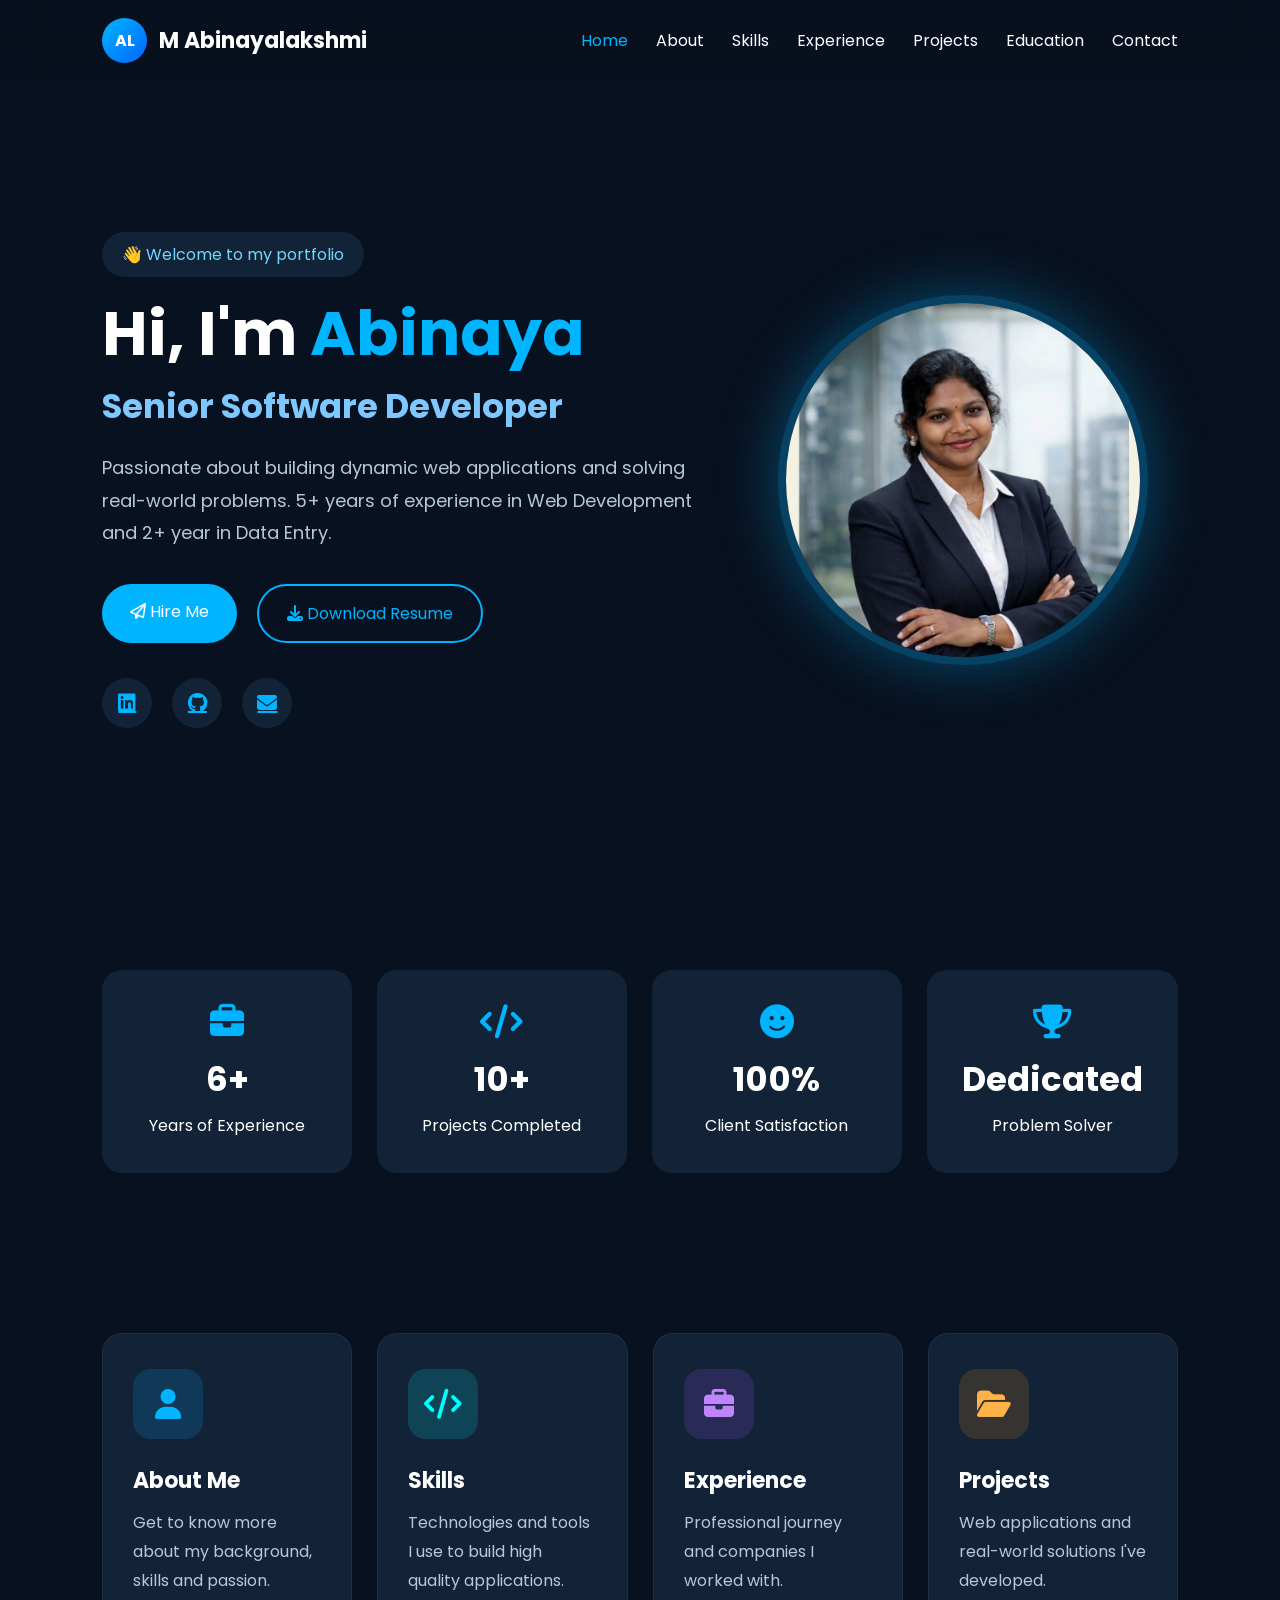
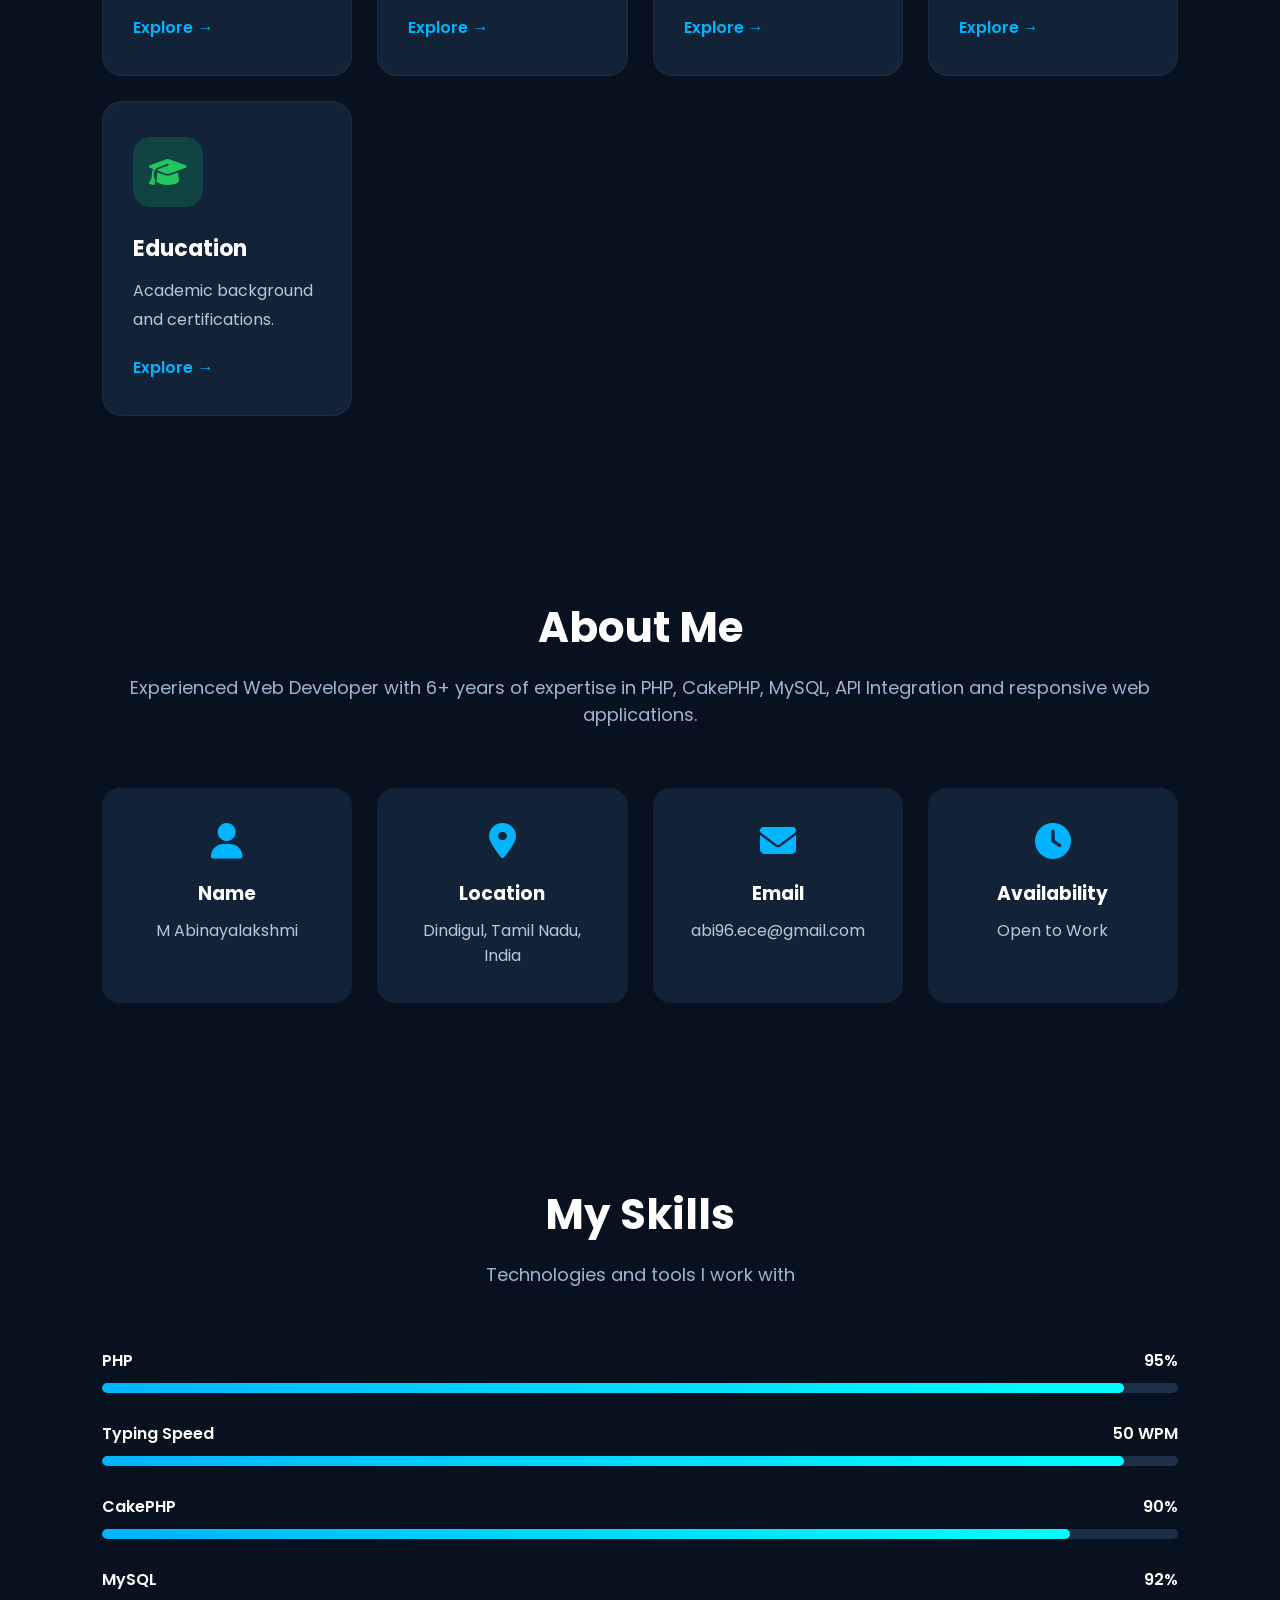
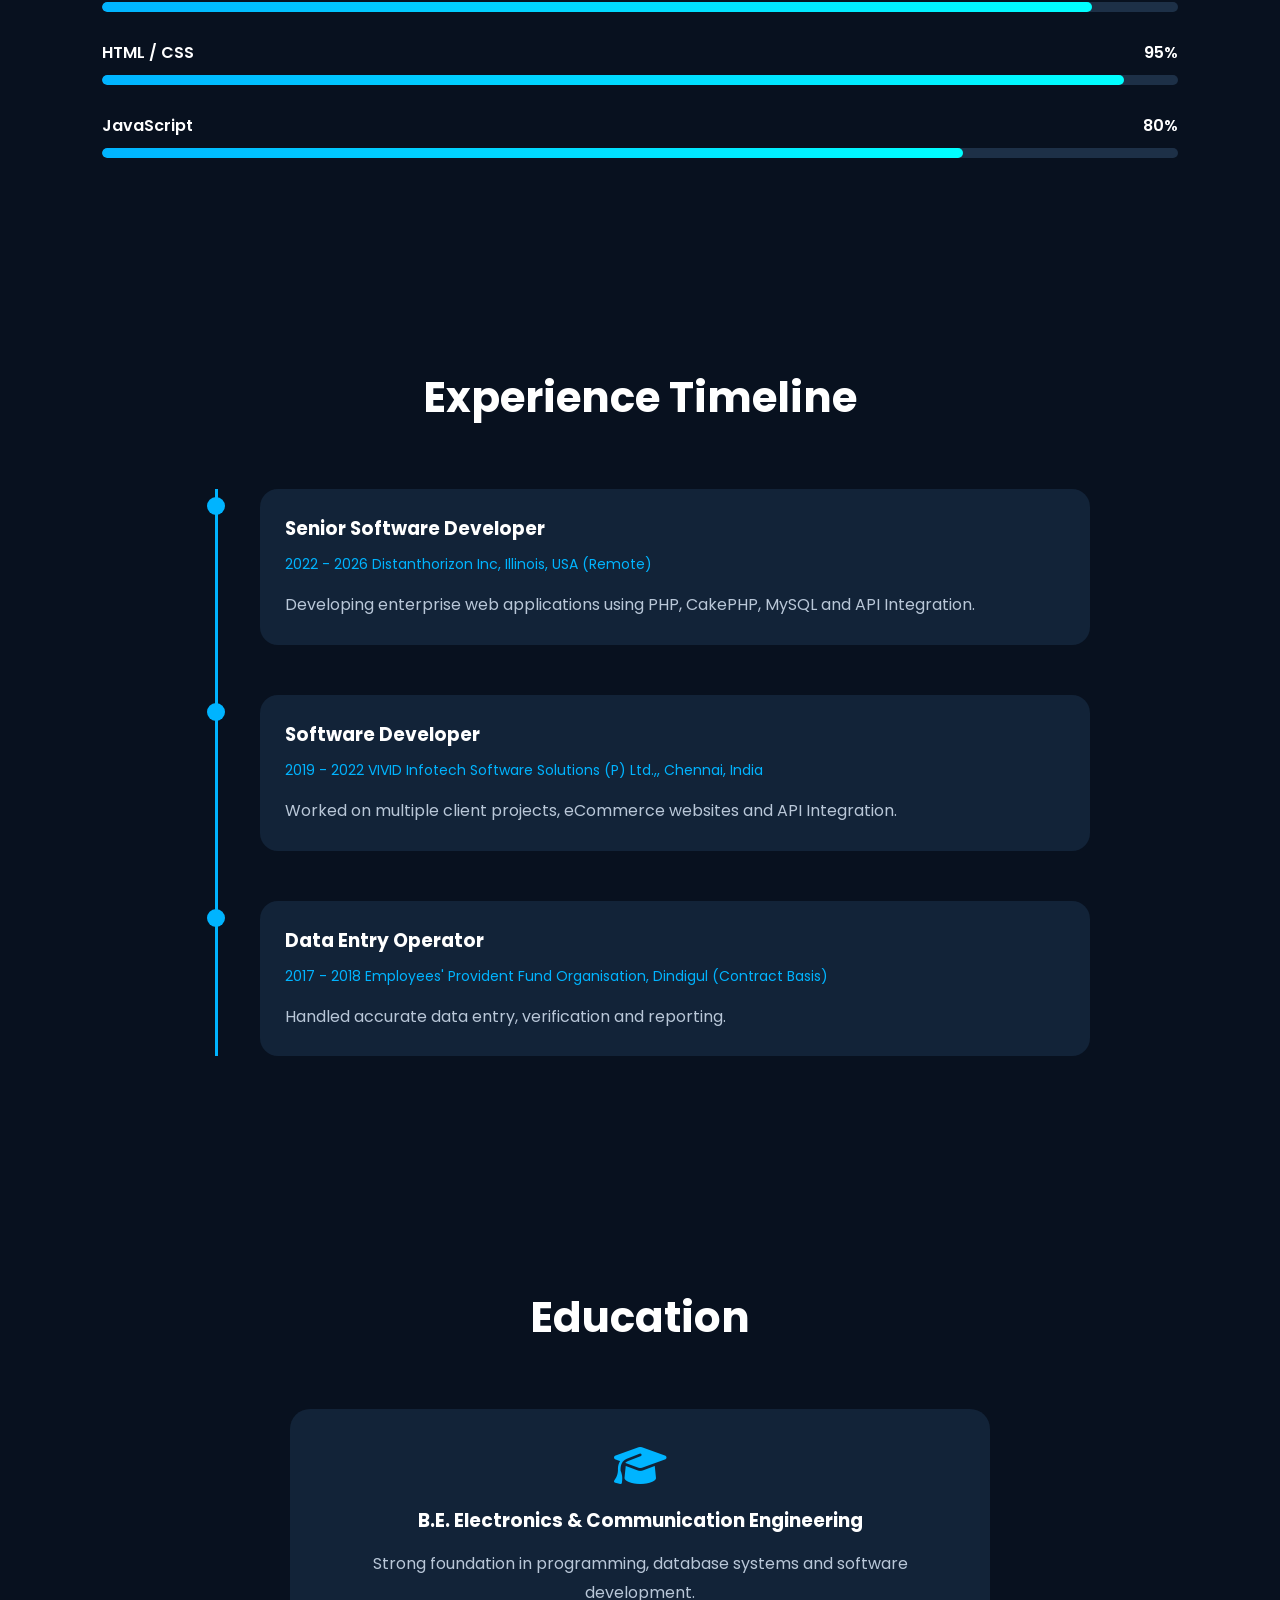
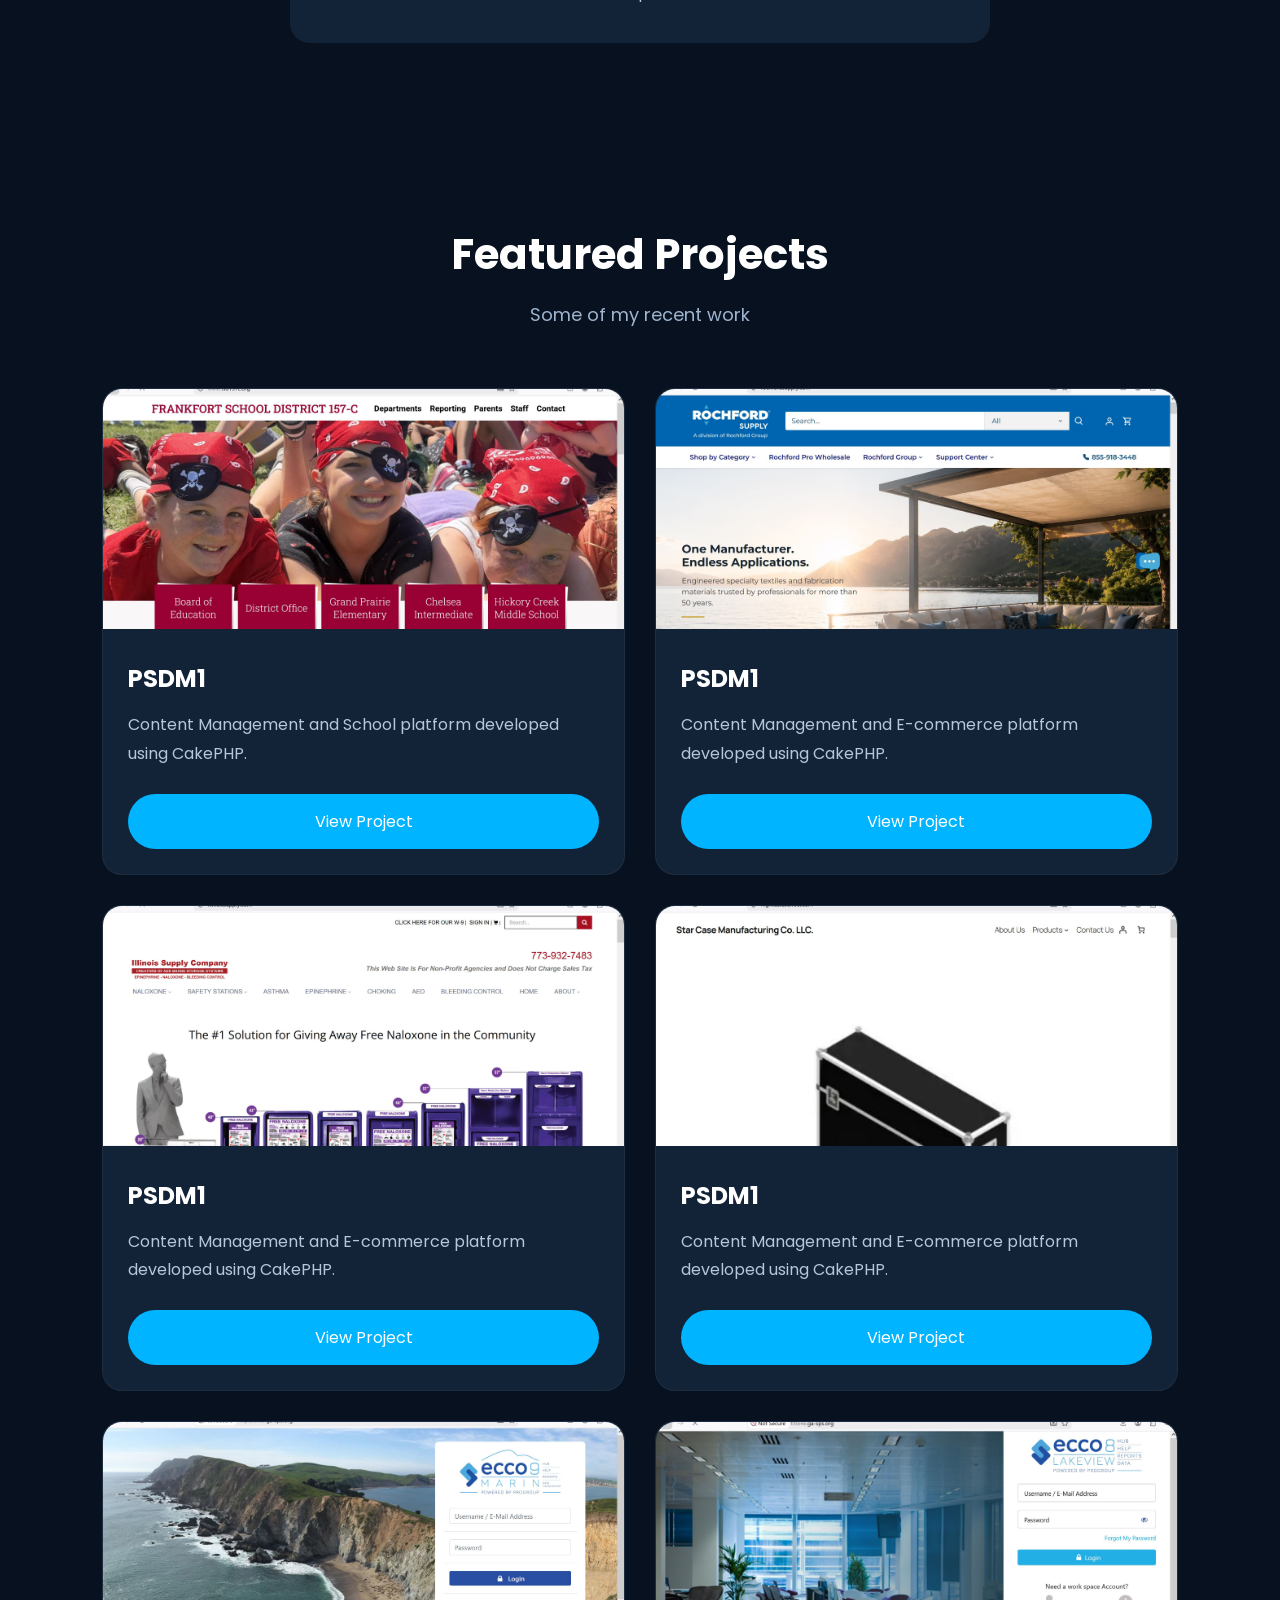
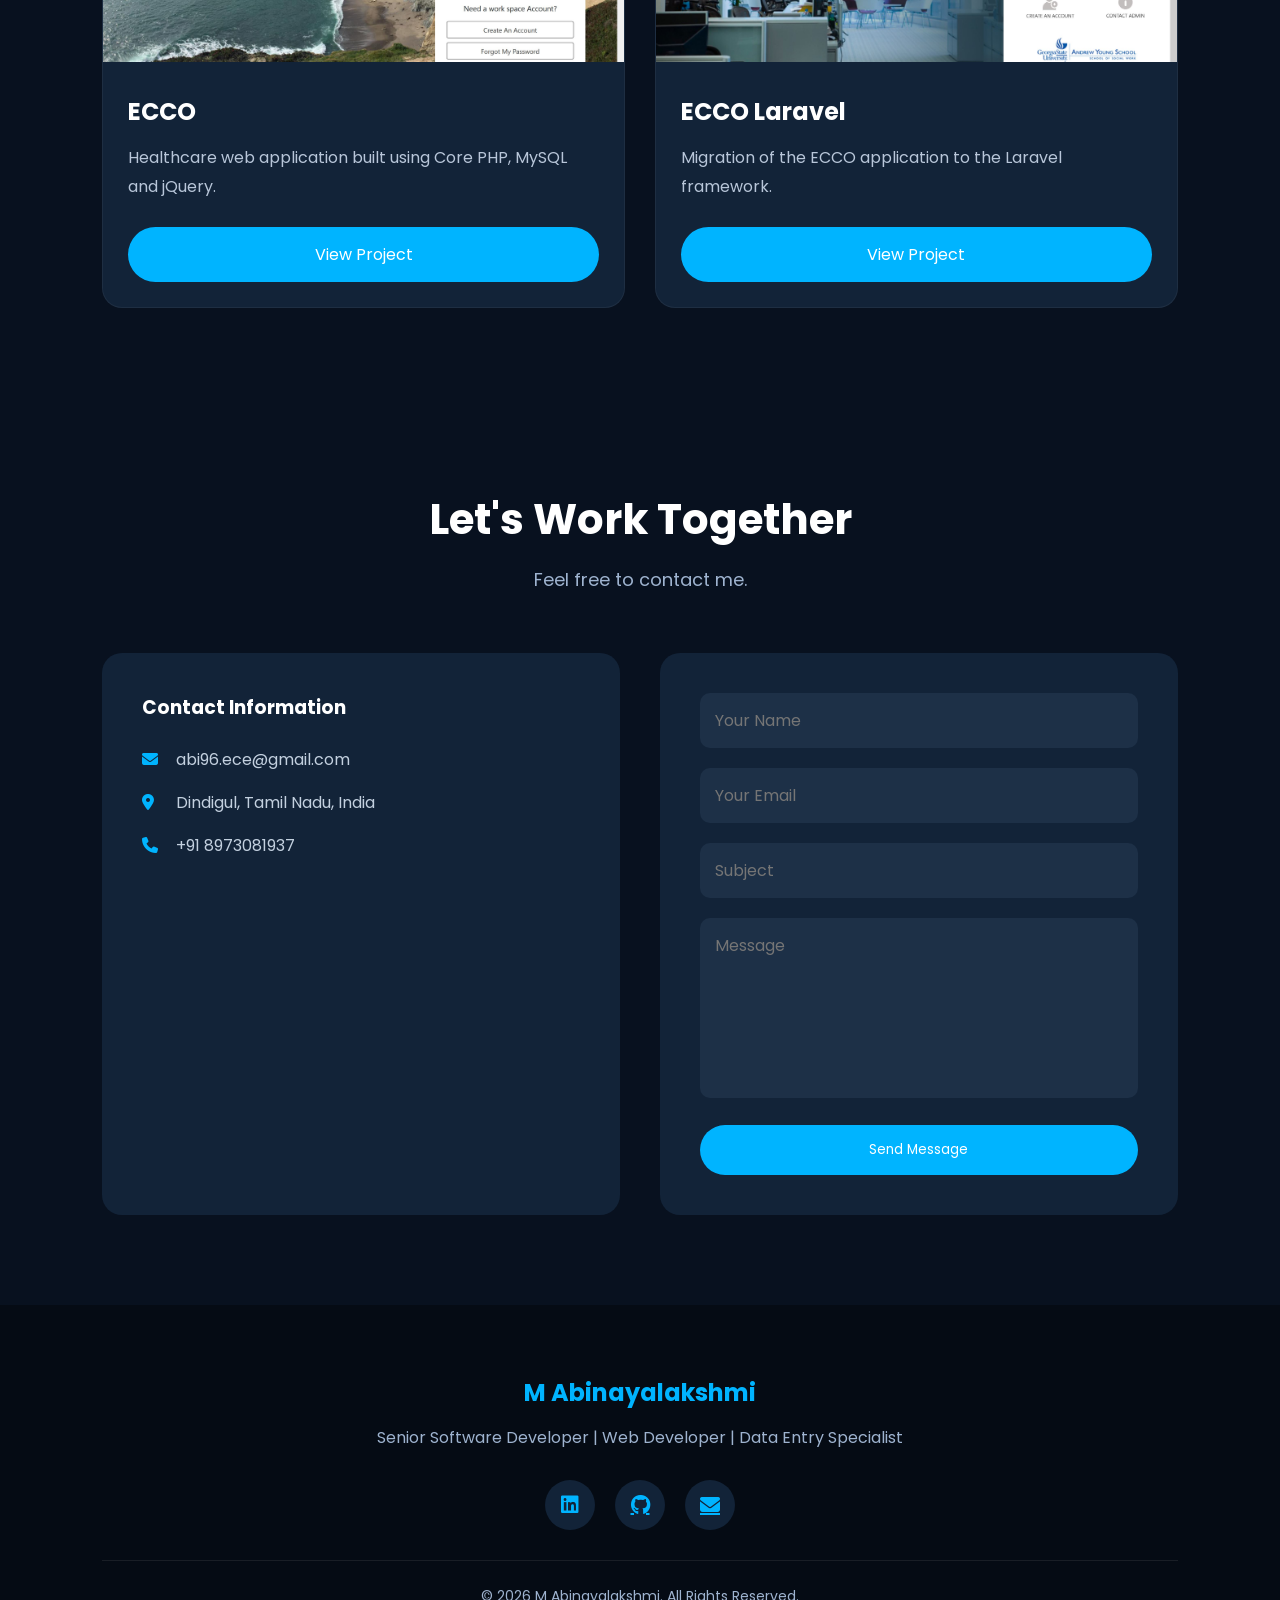
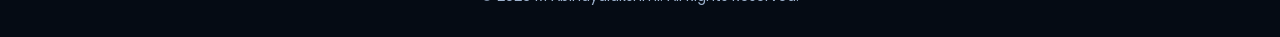
==== index.html @ 1910e2fd "Update index.html" ====
<!DOCTYPE html>
<html lang="en">
<head>
    <meta charset="UTF-8">
    <meta name="viewport" content="width=device-width, initial-scale=1.0">
    <title>M Abinayalakshmi | Portfolio</title>

    <link rel="stylesheet" href="style.css">

    <!-- Google Font -->
    <link href="https://fonts.googleapis.com/css2?family=Poppins:wght@300;400;500;600;700&display=swap" rel="stylesheet">

    <!-- Font Awesome -->
    <link rel="stylesheet"
    href="https://cdnjs.cloudflare.com/ajax/libs/font-awesome/6.6.0/css/all.min.css">
</head>

<body>

<header>

<nav class="navbar">

<div class="logo">

<div class="logo-circle">
AL
</div>

<span>M Abinayalakshmi</span>

</div>

<ul>

<li><a href="#home" class="active">Home</a></li>

<li><a href="#about">About</a></li>

<li><a href="#skills">Skills</a></li>

<li><a href="#experience">Experience</a></li>

<li><a href="#projects">Projects</a></li>

<li><a href="#education">Education</a></li>

<li><a href="#contact">Contact</a></li>

</ul>

<!--<div class="nav-right">

<button id="theme-btn">

<i class="fa-solid fa-moon"></i>

</button>

<a href="resume.pdf" class="resume-btn">

<i class="fa-solid fa-download"></i>

Download Resume

</a>

</div>-->

</nav>

</header>

<section id="home" class="hero">

<div class="hero-left">

<div class="welcome">

👋 Welcome to my portfolio

</div>

<h1>

Hi, I'm

<span>

Abinaya
</span>

</h1>

<h2 id="typing">

Senior Software Developer

</h2>

<p>

Passionate about building dynamic web applications and solving real-world problems.

5+ years of experience in Web Development and 2+ year in Data Entry.

</p>

<div class="hero-buttons">

<a href="#contact" class="btn-primary">

<i class="fa-regular fa-paper-plane"></i>

Hire Me

</a>

<a href="resume.pdf" target="_blank"
   rel="noopener noreferrer"

class="btn-outline">

<i class="fa-solid fa-download"></i>

Download Resume

</a>

</div>

<div class="social-icons">

<a href="https://www.linkedin.com/in/abinaya-lakshmi-5693a935b/" target="_blank"
   rel="noopener noreferrer">

<i class="fab fa-linkedin"></i>

</a>

<a href="https://abinayasrk.github.io/" target="_blank"
   rel="noopener noreferrer">

<i class="fab fa-github"></i>

</a>

<a href="mailto:abi96.ece@gmail.com" target="_blank"
   rel="noopener noreferrer">

<i class="fa-solid fa-envelope"></i>

</a>

</div>

</div>

<div class="hero-right">

<img src="profile.jpeg"

alt="Abinaya">

</div>

</section>
<!-- ===================== STATS ===================== -->

<section class="stats">

<div class="stat-card">
<i class="fa-solid fa-briefcase"></i>
<h2>6+</h2>
<p>Years of Experience</p>
</div>

<div class="stat-card">
<i class="fa-solid fa-code"></i>
<h2>10+</h2>
<p>Projects Completed</p>
</div>

<div class="stat-card">
<i class="fa-solid fa-face-smile"></i>
<h2>100%</h2>
<p>Client Satisfaction</p>
</div>

<div class="stat-card">
<i class="fa-solid fa-trophy"></i>
<h2>Dedicated</h2>
<p>Problem Solver</p>
</div>

</section>

<!-- ===================== FEATURE CARDS ===================== -->

<section class="feature-grid">

<div class="feature-card">
<div class="icon blue">
<i class="fa-solid fa-user"></i>
</div>

<h3>About Me</h3>

<p>
Get to know more about my background, skills and passion.
</p>

<a href="#about">
Explore →
</a>

</div>

<div class="feature-card">

<div class="icon cyan">
<i class="fa-solid fa-code"></i>
</div>

<h3>Skills</h3>

<p>

Technologies and tools I use to build high quality applications.

</p>

<a href="#skills">

Explore →

</a>

</div>

<div class="feature-card">

<div class="icon purple">

<i class="fa-solid fa-briefcase"></i>

</div>

<h3>

Experience

</h3>

<p>

Professional journey and companies I worked with.

</p>

<a href="#experience">

Explore →

</a>

</div>

<div class="feature-card">

<div class="icon orange">

<i class="fa-solid fa-folder-open"></i>

</div>

<h3>

Projects

</h3>

<p>

Web applications and real-world solutions I've developed.

</p>

<a href="#projects">

Explore →

</a>

</div>

<div class="feature-card">

<div class="icon green">

<i class="fa-solid fa-graduation-cap"></i>

</div>

<h3>

Education

</h3>

<p>

Academic background and certifications.

</p>

<a href="#education">

Explore →

</a>

</div>

</section>

<!-- ===================== ABOUT ===================== -->

<section id="about" class="about">

<div class="section-title">

<h2>About Me</h2>

<p>

Experienced Web Developer with 6+ years of expertise in
PHP, CakePHP, MySQL, API Integration and responsive
web applications.

</p>

</div>

<div class="about-grid">

<div class="about-box">

<i class="fa-solid fa-user"></i>

<h3>Name</h3>

<p>M Abinayalakshmi</p>

</div>

<div class="about-box">

<i class="fa-solid fa-location-dot"></i>

<h3>Location</h3>

<p>Dindigul, Tamil Nadu, India</p>

</div>

<div class="about-box">

<i class="fa-solid fa-envelope"></i>

<h3>Email</h3>

<p>abi96.ece@gmail.com</p>

</div>

<div class="about-box">

<i class="fa-solid fa-clock"></i>

<h3>Availability</h3>

<p>Open to Work</p>

</div>

</div>

</section>
<!-- ================= SKILLS ================= -->

<section id="skills" class="skills">

<div class="section-title">
<h2>My Skills</h2>
<p>Technologies and tools I work with</p>
</div>

<div class="skill">

<div class="skill-info">
<span>PHP</span>
<span>95%</span>
</div>

<div class="progress">
<div class="progress-bar" style="width:95%"></div>
</div>

</div>

<div class="skill">
    <div class="skill-info">
        <span>Typing Speed</span>
        <span>50 WPM</span>
    </div>

    <div class="progress">
        <div class="progress-bar" style="width:95%"></div>
    </div>
</div>

<div class="skill">

<div class="skill-info">
<span>CakePHP</span>
<span>90%</span>
</div>

<div class="progress">
<div class="progress-bar" style="width:90%"></div>
</div>

</div>

<div class="skill">

<div class="skill-info">
<span>MySQL</span>
<span>92%</span>
</div>

<div class="progress">
<div class="progress-bar" style="width:92%"></div>
</div>

</div>

<div class="skill">

<div class="skill-info">
<span>HTML / CSS</span>
<span>95%</span>
</div>

<div class="progress">
<div class="progress-bar" style="width:95%"></div>
</div>

</div>

<div class="skill">

<div class="skill-info">
<span>JavaScript</span>
<span>80%</span>
</div>

<div class="progress">
<div class="progress-bar" style="width:80%"></div>
</div>

</div>

</section>

<!-- ================= EXPERIENCE ================= -->

<section id="experience" class="experience">

<div class="section-title">
<h2>Experience Timeline</h2>
</div>

<div class="timeline">

<div class="timeline-item">

<div class="timeline-dot"></div>

<div class="timeline-content">

<h3>Senior Software Developer</h3>

<span>2022 - 2026</span>
<span>Distanthorizon Inc, Illinois, USA (Remote)</span>

<p>
Developing enterprise web applications using
PHP, CakePHP, MySQL and API Integration.
</p>

</div>

</div>

<div class="timeline-item">

<div class="timeline-dot"></div>

<div class="timeline-content">

<h3>Software Developer</h3>

<span>2019 - 2022</span>
  <span>  VIVID Infotech Software Solutions (P)
Ltd.,, Chennai, India</span>

<p>
Worked on multiple client projects,
eCommerce websites and API Integration.
</p>

</div>

</div>

<div class="timeline-item">

<div class="timeline-dot"></div>

<div class="timeline-content">

<h3>Data Entry Operator</h3>

<span>2017 - 2018</span>
<span>Employees' Provident Fund
Organisation, Dindigul (Contract Basis)</span>

<p>
Handled accurate data entry,
verification and reporting.
</p>

</div>

</div>

</div>

</section>

<!-- ================= EDUCATION ================= -->

<section id="education" class="education">

<div class="section-title">
<h2>Education</h2>
</div>

<div class="education-card">

<i class="fa-solid fa-graduation-cap"></i>

<h3>B.E. Electronics & Communication Engineering</h3>

<p>
Strong foundation in programming,
database systems and software development.
</p>

</div>

</section>
<!-- ================= PROJECTS ================= -->

<section id="projects" class="projects">

<div class="section-title">
<h2>Featured Projects</h2>
<p>Some of my recent work</p>
</div>

<div class="project-grid">
    <div class="project-card">

<div class="project-image">
<img src="school.JPG" alt="PSDM1">
</div>

<div class="project-content">
<h3>PSDM1</h3>
<p>
Content Management and School platform developed using CakePHP.
</p>

<div class="project-buttons">
<a href="https://www.fsd157c.org/" target="_blank"
   rel="noopener noreferrer" class="btn-primary">View Project</a>
</div>

</div>

</div>

<div class="project-card">

<div class="project-image">
<img src="rock.JPG" alt="PSDM1">
</div>

<div class="project-content">
<h3>PSDM1</h3>
<p>
Content Management and E-commerce platform developed using CakePHP.
</p>

<div class="project-buttons">
<a href="https://rochfordsupply.com/" target="_blank"
   rel="noopener noreferrer" class="btn-primary">View Project</a>
</div>

</div>

</div>

<div class="project-card">

<div class="project-image">
<img src="aek.JPG" alt="PSDM1">
</div>

<div class="project-content">
<h3>PSDM1</h3>
<p>
Content Management and E-commerce platform developed using CakePHP.
</p>

<div class="project-buttons">
<a href="https://illinoissupply.com/" target="_blank"
   rel="noopener noreferrer" class="btn-primary">View Project</a>
</div>

</div>

</div>

<div class="project-card">

<div class="project-image">
<img src="starcase.JPG" alt="PSDM1">
</div>

<div class="project-content">
<h3>PSDM1</h3>
<p>
Content Management and E-commerce platform developed using CakePHP.
</p>

<div class="project-buttons">
<a href="https://flightcasesdirect.com/" target="_blank"
   rel="noopener noreferrer" class="btn-primary">View Project</a>
</div>

</div>

</div>

<div class="project-card">

<div class="project-image">
<img src="ecco.JPG" alt="ECCO">
</div>

<div class="project-content">
<h3>ECCO</h3>
<p>
Healthcare web application built using Core PHP, MySQL and jQuery.
</p>

<div class="project-buttons">
<a href="http://ecco.ga-sps.org/" target="_blank"
   rel="noopener noreferrer" class="btn-primary">View Project</a>
</div>

</div>

</div>

<div class="project-card">

<div class="project-image">
<img src="ecco1.JPG" alt="ECCO Laravel">
</div>

<div class="project-content">
<h3>ECCO Laravel</h3>
<p>
Migration of the ECCO application to the Laravel framework.
</p>

<div class="project-buttons">
<a href="https://title4e.ga-sps.org/" target="_blank"
   rel="noopener noreferrer" class="btn-primary">View Project</a>
</div>

</div>

</div>



</div>

</section>

<!-- ================= CONTACT ================= -->

<section id="contact" class="contact">

<div class="section-title">
<h2>Let's Work Together</h2>
<p>Feel free to contact me.</p>
</div>

<div class="contact-wrapper">

<div class="contact-info">

<h3>Contact Information</h3>

<p><i class="fa-solid fa-envelope"></i> abi96.ece@gmail.com</p>

<p><i class="fa-solid fa-location-dot"></i> Dindigul, Tamil Nadu, India</p>
  <p>  
        <i class="fa-solid fa-phone"></i> +91 8973081937
    </p>


</div>

<form class="contact-form"
      action="https://formsubmit.co/abi96.ece@gmail.com"
      method="POST">

<input type="hidden" name="_subject" value="New Portfolio Contact!">

<input type="hidden" name="_captcha" value="false">

<input type="hidden" name="_template" value="table">

<input type="hidden" name="_next" value="https://abinayasrk.github.io/thankyou.html">

    <input type="text" name="name" placeholder="Your Name" required>

<input type="email" name="email" placeholder="Your Email" required>

<input type="text" name="subject" placeholder="Subject">

<textarea name="message" rows="6" placeholder="Message" required></textarea>

<button type="submit" class="btn-primary">
    Send Message
</button>

</form>

</div>

</section>

<!-- ================= FOOTER ================= -->

<footer>

<div class="footer-content">

<h2>M Abinayalakshmi</h2>

<p>
Senior Software Developer | Web Developer | Data Entry Specialist
</p>

<div class="footer-social">

<a href="https://www.linkedin.com/in/abinaya-lakshmi-5693a935b/" target="_blank"
   rel="noopener noreferrer"><i class="fab fa-linkedin"></i></a>

<a href="https://abinayasrk.github.io/" target="_blank"
   rel="noopener noreferrer"><i class="fab fa-github"></i></a>

<a href="mailto:abi96.ece@gmail.com" target="_blank"
   rel="noopener noreferrer"><i class="fa-solid fa-envelope"></i></a>

</div>

<p class="copyright">

© 2026 M Abinayalakshmi. All Rights Reserved.

</p>

</div>

</footer>

<script src="script.js"></script>

</body>
</html>
---- style.css ----
/* ==========================
   GOOGLE FONT
========================== */
@import url('https://fonts.googleapis.com/css2?family=Poppins:wght@300;400;500;600;700&display=swap');

*{
    margin:0;
    padding:0;
    box-sizing:border-box;
    scroll-behavior:smooth;
    font-family:'Poppins',sans-serif;
}

body{
    background:#08111f;
    color:#fff;
    overflow-x:hidden;
}

/* ==========================
   NAVBAR
========================== */

.navbar{
    position:fixed;
    top:0;
    left:0;
    width:100%;
    display:flex;
    justify-content:space-between;
    align-items:center;
    padding:18px 8%;
    backdrop-filter:blur(20px);
    background:rgba(8,17,31,.75);
    z-index:1000;
}

.logo{
    display:flex;
    align-items:center;
    gap:12px;
}

.logo-circle{
    width:45px;
    height:45px;
    border-radius:50%;
    background:linear-gradient(135deg,#00b4ff,#0066ff);
    display:flex;
    justify-content:center;
    align-items:center;
    font-weight:bold;
    color:#fff;
}

.logo span{
    font-size:22px;
    font-weight:700;
}

.navbar ul{
    display:flex;
    list-style:none;
    gap:28px;
}

.navbar ul li a{
    color:#fff;
    text-decoration:none;
    transition:.3s;
}

.navbar ul li a:hover,
.navbar ul li a.active{
    color:#00b4ff;
}

.nav-right{
    display:flex;
    align-items:center;
    gap:15px;
}

.resume-btn{
    padding:12px 22px;
    background:#00b4ff;
    border-radius:30px;
    color:#fff;
    text-decoration:none;
    transition:.3s;
}

.resume-btn:hover{
    transform:translateY(-3px);
}

/* ==========================
   HERO
========================== */

.hero{
    min-height:100vh;
    display:flex;
    justify-content:space-between;
    align-items:center;
    padding:120px 8% 60px;
}

.hero-left{
    width:55%;
}

.welcome{
    display:inline-block;
    background:#122338;
    color:#6fd8ff;
    padding:10px 20px;
    border-radius:30px;
    margin-bottom:20px;
}

.hero h1{
    font-size:62px;
    line-height:1.2;
    margin-bottom:10px;
}

.hero h1 span{
    color:#00b4ff;
}

.hero h2{
    font-size:34px;
    color:#7ec8ff;
    margin-bottom:20px;
}

.hero p{
    color:#b7c7db;
    line-height:1.8;
    font-size:18px;
    margin-bottom:35px;
}

/* Buttons */

.hero-buttons{
    display:flex;
    gap:20px;
    margin-bottom:35px;
}

.btn-primary{
    padding:15px 28px;
    background:#00b4ff;
    border-radius:30px;
    color:white;
    text-decoration:none;
    transition:.3s;
}

.btn-primary:hover{
    transform:translateY(-4px);
    box-shadow:0 10px 25px rgba(0,180,255,.3);
}

.btn-outline{
    padding:15px 28px;
    border:2px solid #00b4ff;
    color:#00b4ff;
    border-radius:30px;
    text-decoration:none;
    transition:.3s;
}

.btn-outline:hover{
    background:#00b4ff;
    color:white;
}

/* Hero Image */

.hero-right{
    width:40%;
    display:flex;
    justify-content:center;
}

.hero-right img{
    width:370px;
    height:370px;
    object-fit:cover;
    border-radius:50%;
    border:8px solid rgba(0,180,255,.3);
    box-shadow:0 0 60px rgba(0,180,255,.35);
}

/* Social */

.social-icons{
    display:flex;
    gap:20px;
}

.social-icons a{
    width:50px;
    height:50px;
    background:#122338;
    border-radius:50%;
    display:flex;
    justify-content:center;
    align-items:center;
    color:#00b4ff;
    font-size:20px;
    transition:.3s;
}

.social-icons a:hover{
    background:#00b4ff;
    color:white;
    transform:translateY(-5px);
}

/* ==========================
   STATS
========================== */

.stats{
    display:grid;
    grid-template-columns:repeat(4,1fr);
    gap:25px;
    padding:70px 8%;
}

.stat-card{
    background:#122338;
    padding:35px;
    border-radius:20px;
    text-align:center;
    transition:.3s;
}

.stat-card:hover{
    transform:translateY(-10px);
}

.stat-card i{
    font-size:34px;
    color:#00b4ff;
    margin-bottom:15px;
}

.stat-card h2{
    font-size:34px;
    margin-bottom:8px;
}

/* ==========================
   SECTION TITLE
========================== */

section{
    padding:90px 8%;
}

.section-title{
    text-align:center;
    margin-bottom:60px;
}

.section-title h2{
    font-size:42px;
    margin-bottom:15px;
    color:#fff;
}

.section-title p{
    color:#9fb4d0;
    font-size:18px;
}

/* ==========================
   FEATURE GRID
========================== */

.feature-grid{
    display:grid;
    grid-template-columns:repeat(auto-fit,minmax(250px,1fr));
    gap:25px;
}

.feature-card{
    background:#122338;
    border:1px solid rgba(255,255,255,.05);
    border-radius:20px;
    padding:35px 30px;
    transition:.4s;
}

.feature-card:hover{
    transform:translateY(-10px);
    border-color:#00b4ff;
    box-shadow:0 15px 40px rgba(0,180,255,.15);
}

.feature-card .icon{
    width:70px;
    height:70px;
    border-radius:18px;
    display:flex;
    justify-content:center;
    align-items:center;
    font-size:30px;
    margin-bottom:25px;
}

.blue{
    background:rgba(0,180,255,.15);
    color:#00b4ff;
}

.cyan{
    background:rgba(0,255,255,.15);
    color:#00ffff;
}

.purple{
    background:rgba(180,80,255,.15);
    color:#c084fc;
}

.orange{
    background:rgba(255,150,0,.15);
    color:#ffb347;
}

.green{
    background:rgba(0,255,120,.15);
    color:#22c55e;
}

.feature-card h3{
    margin-bottom:12px;
    font-size:22px;
}

.feature-card p{
    color:#b9c7d8;
    line-height:1.8;
    margin-bottom:20px;
}

.feature-card a{
    color:#00b4ff;
    text-decoration:none;
    font-weight:600;
}

/* ==========================
   ABOUT
========================== */

.about-grid{
    display:grid;
    grid-template-columns:repeat(auto-fit,minmax(230px,1fr));
    gap:25px;
}

.about-box{
    background:#122338;
    padding:35px;
    border-radius:18px;
    text-align:center;
    transition:.3s;
}

.about-box:hover{
    transform:translateY(-8px);
}

.about-box i{
    font-size:36px;
    color:#00b4ff;
    margin-bottom:20px;
}

.about-box h3{
    margin-bottom:10px;
}

.about-box p{
    color:#b9c7d8;
}

/* ==========================
   SKILLS
========================== */

.skill{
    margin-bottom:28px;
}

.skill-info{
    display:flex;
    justify-content:space-between;
    margin-bottom:10px;
}

.skill-info span{
    font-weight:600;
}

.progress{
    width:100%;
    height:10px;
    background:#1d3047;
    border-radius:30px;
    overflow:hidden;
}

.progress-bar{
    height:100%;
    background:linear-gradient(90deg,#00b4ff,#00ffff);
    border-radius:30px;
}

/* ==========================
   EXPERIENCE
========================== */

.timeline{
    position:relative;
    max-width:900px;
    margin:auto;
}

.timeline::before{
    content:'';
    position:absolute;
    left:25px;
    top:0;
    width:3px;
    height:100%;
    background:#00b4ff;
}

.timeline-item{
    position:relative;
    margin-bottom:50px;
    padding-left:70px;
}

.timeline-dot{
    width:18px;
    height:18px;
    background:#00b4ff;
    border-radius:50%;
    position:absolute;
    left:17px;
    top:8px;
}

.timeline-content{
    background:#122338;
    padding:25px;
    border-radius:18px;
}

.timeline-content h3{
    margin-bottom:8px;
}

.timeline-content span{
    color:#00b4ff;
    font-size:14px;
}

.timeline-content p{
    margin-top:15px;
    color:#b9c7d8;
    line-height:1.8;
}

/* ==========================
   EDUCATION
========================== */

.education-card{
    background:#122338;
    border-radius:20px;
    padding:35px;
    text-align:center;
    max-width:700px;
    margin:auto;
}

.education-card i{
    font-size:42px;
    color:#00b4ff;
    margin-bottom:20px;
}

.education-card h3{
    margin-bottom:15px;
}

.education-card p{
    color:#b9c7d8;
    line-height:1.8;
}
/* ==========================
   PROJECTS
========================== */

.project-grid{
    display:grid;
    grid-template-columns:repeat(auto-fit,minmax(340px,1fr));
    gap:30px;
}

.project-card{
    background:#122338;
    border-radius:20px;
    overflow:hidden;
    transition:.4s;
    border:1px solid rgba(255,255,255,.05);
}

.project-card:hover{
    transform:translateY(-12px);
    box-shadow:0 20px 40px rgba(0,180,255,.15);
    border-color:#00b4ff;
}

.project-image{
    overflow:hidden;
}

.project-image img{
    width:100%;
    height:240px;
    object-fit:cover;
    transition:.5s;
}

.project-card:hover img{
    transform:scale(1.08);
}

.project-content{
    padding:25px;
}

.project-content h3{
    font-size:24px;
    margin-bottom:15px;
}

.project-content p{
    color:#b8c6d9;
    line-height:1.8;
    margin-bottom:25px;
}

.project-buttons{
    display:flex;
    gap:15px;
}

.project-buttons a{
    flex:1;
    text-align:center;
}

/* ==========================
   CONTACT
========================== */

.contact-wrapper{
    display:grid;
    grid-template-columns:1fr 1fr;
    gap:40px;
}

.contact-info{
    background:#122338;
    padding:40px;
    border-radius:20px;
}

.contact-info h3{
    margin-bottom:25px;
}

.contact-info p{
    margin-bottom:18px;
    color:#c3d0df;
}

.contact-info i{
    color:#00b4ff;
    width:30px;
}

.contact-form{
    background:#122338;
    padding:40px;
    border-radius:20px;
}

.contact-form input,
.contact-form textarea{
    width:100%;
    padding:15px;
    margin-bottom:20px;
    background:#1d3047;
    border:none;
    border-radius:10px;
    color:white;
    outline:none;
    font-size:16px;
}

.contact-form textarea{
    resize:none;
}

.contact-form button{
    width:100%;
    border:none;
    cursor:pointer;
}

/* ==========================
   FOOTER
========================== */

footer{
    background:#050b14;
    padding:70px 8% 30px;
    text-align:center;
}

.footer-content h2{
    color:#00b4ff;
    margin-bottom:15px;
}

.footer-content p{
    color:#9eb3cf;
}

.footer-social{
    display:flex;
    justify-content:center;
    gap:20px;
    margin:30px 0;
}

.footer-social a{
    width:50px;
    height:50px;
    background:#122338;
    border-radius:50%;
    display:flex;
    justify-content:center;
    align-items:center;
    color:#00b4ff;
    font-size:20px;
    transition:.3s;
}

.footer-social a:hover{
    background:#00b4ff;
    color:white;
    transform:translateY(-5px);
}

.copyright{
    margin-top:25px;
    border-top:1px solid rgba(255,255,255,.08);
    padding-top:25px;
    font-size:14px;
}

/* ==========================
   SCROLLBAR
========================== */

::-webkit-scrollbar{
    width:10px;
}

::-webkit-scrollbar-track{
    background:#08111f;
}

::-webkit-scrollbar-thumb{
    background:#00b4ff;
    border-radius:20px;
}

/* ==========================
   RESPONSIVE
========================== */

@media(max-width:992px){

.hero{
flex-direction:column-reverse;
text-align:center;
}

.hero-left,
.hero-right{
width:100%;
}

.hero-right{
margin-bottom:50px;
}

.stats{
grid-template-columns:repeat(2,1fr);
}

.contact-wrapper{
grid-template-columns:1fr;
}

.navbar{
flex-direction:column;
gap:20px;
}

.navbar ul{
flex-wrap:wrap;
justify-content:center;
}

}

@media(max-width:768px){

.hero h1{
font-size:42px;
}

.hero h2{
font-size:24px;
}

.hero-right img{
width:260px;
height:260px;
}

.stats{
grid-template-columns:1fr;
}

.project-grid{
grid-template-columns:1fr;
}

.hero-buttons{
flex-direction:column;
}

.social-icons{
justify-content:center;
}

.section-title h2{
font-size:34px;
}

}
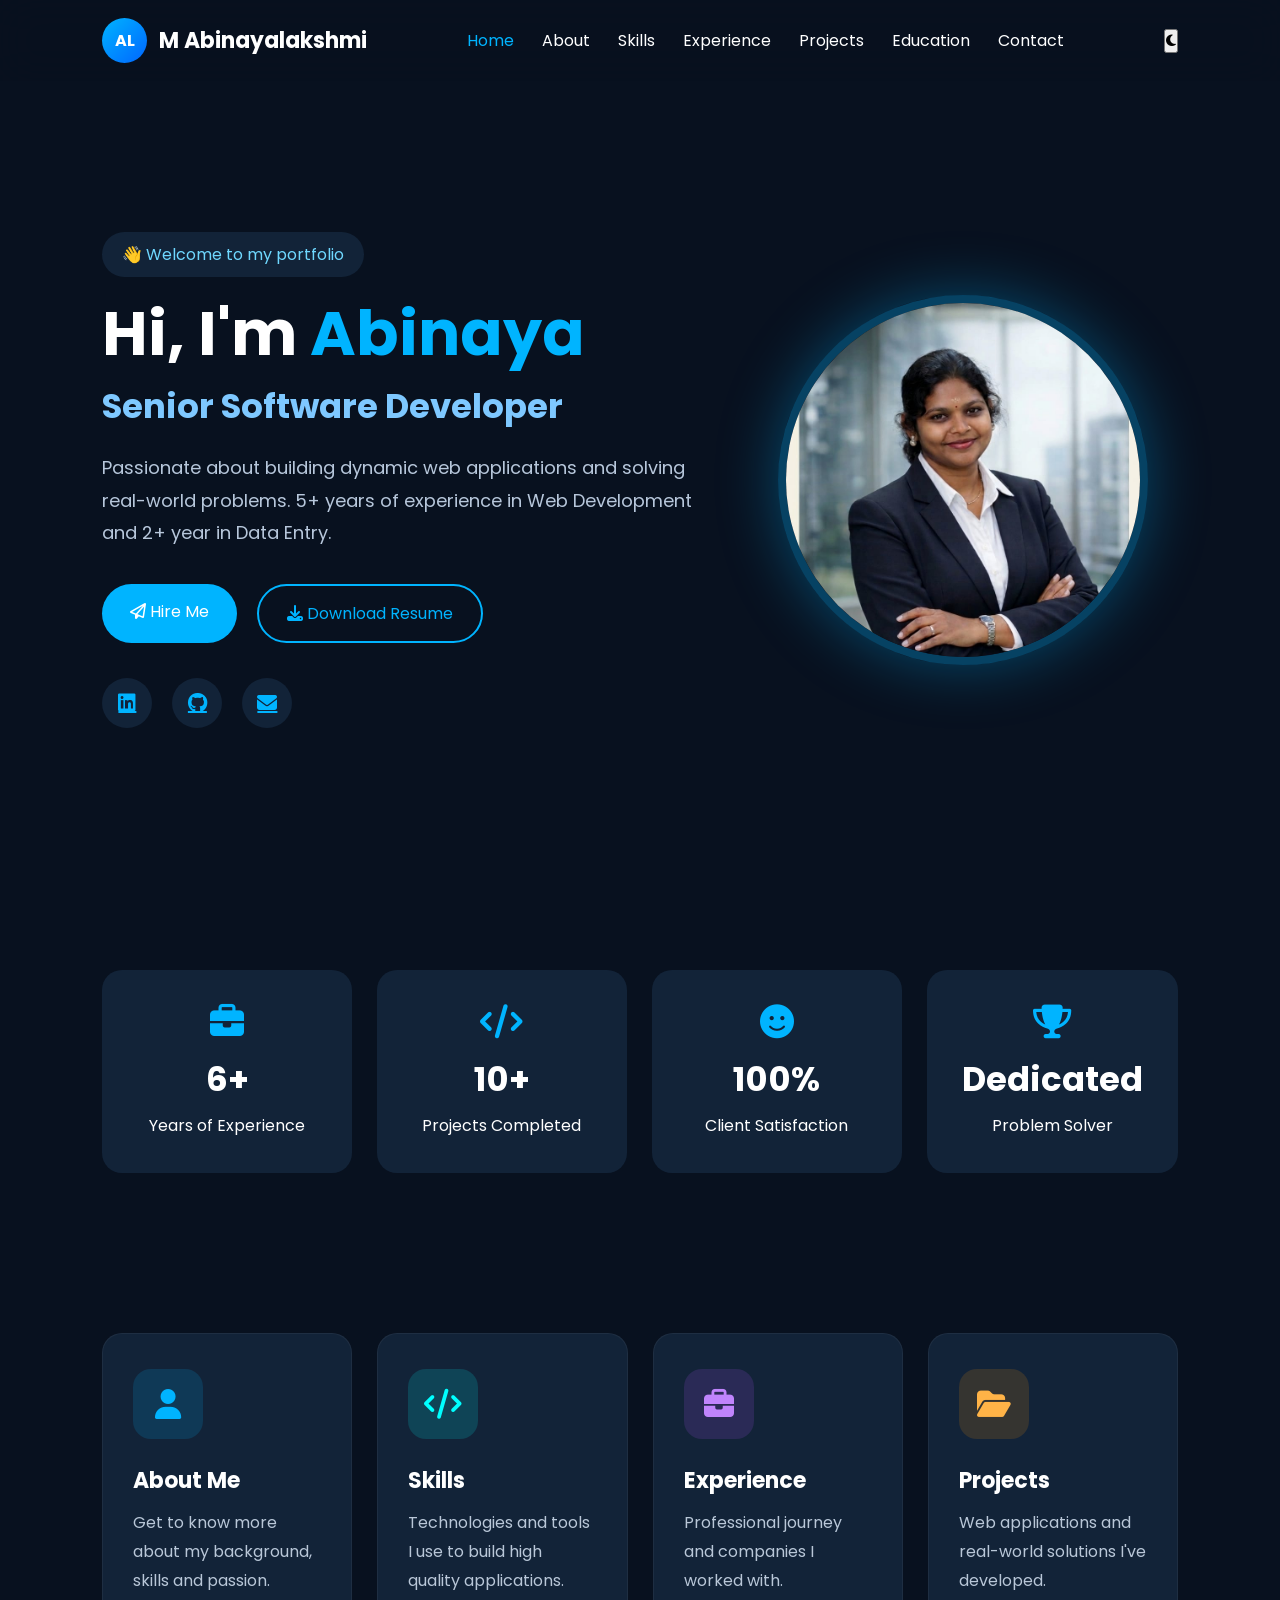
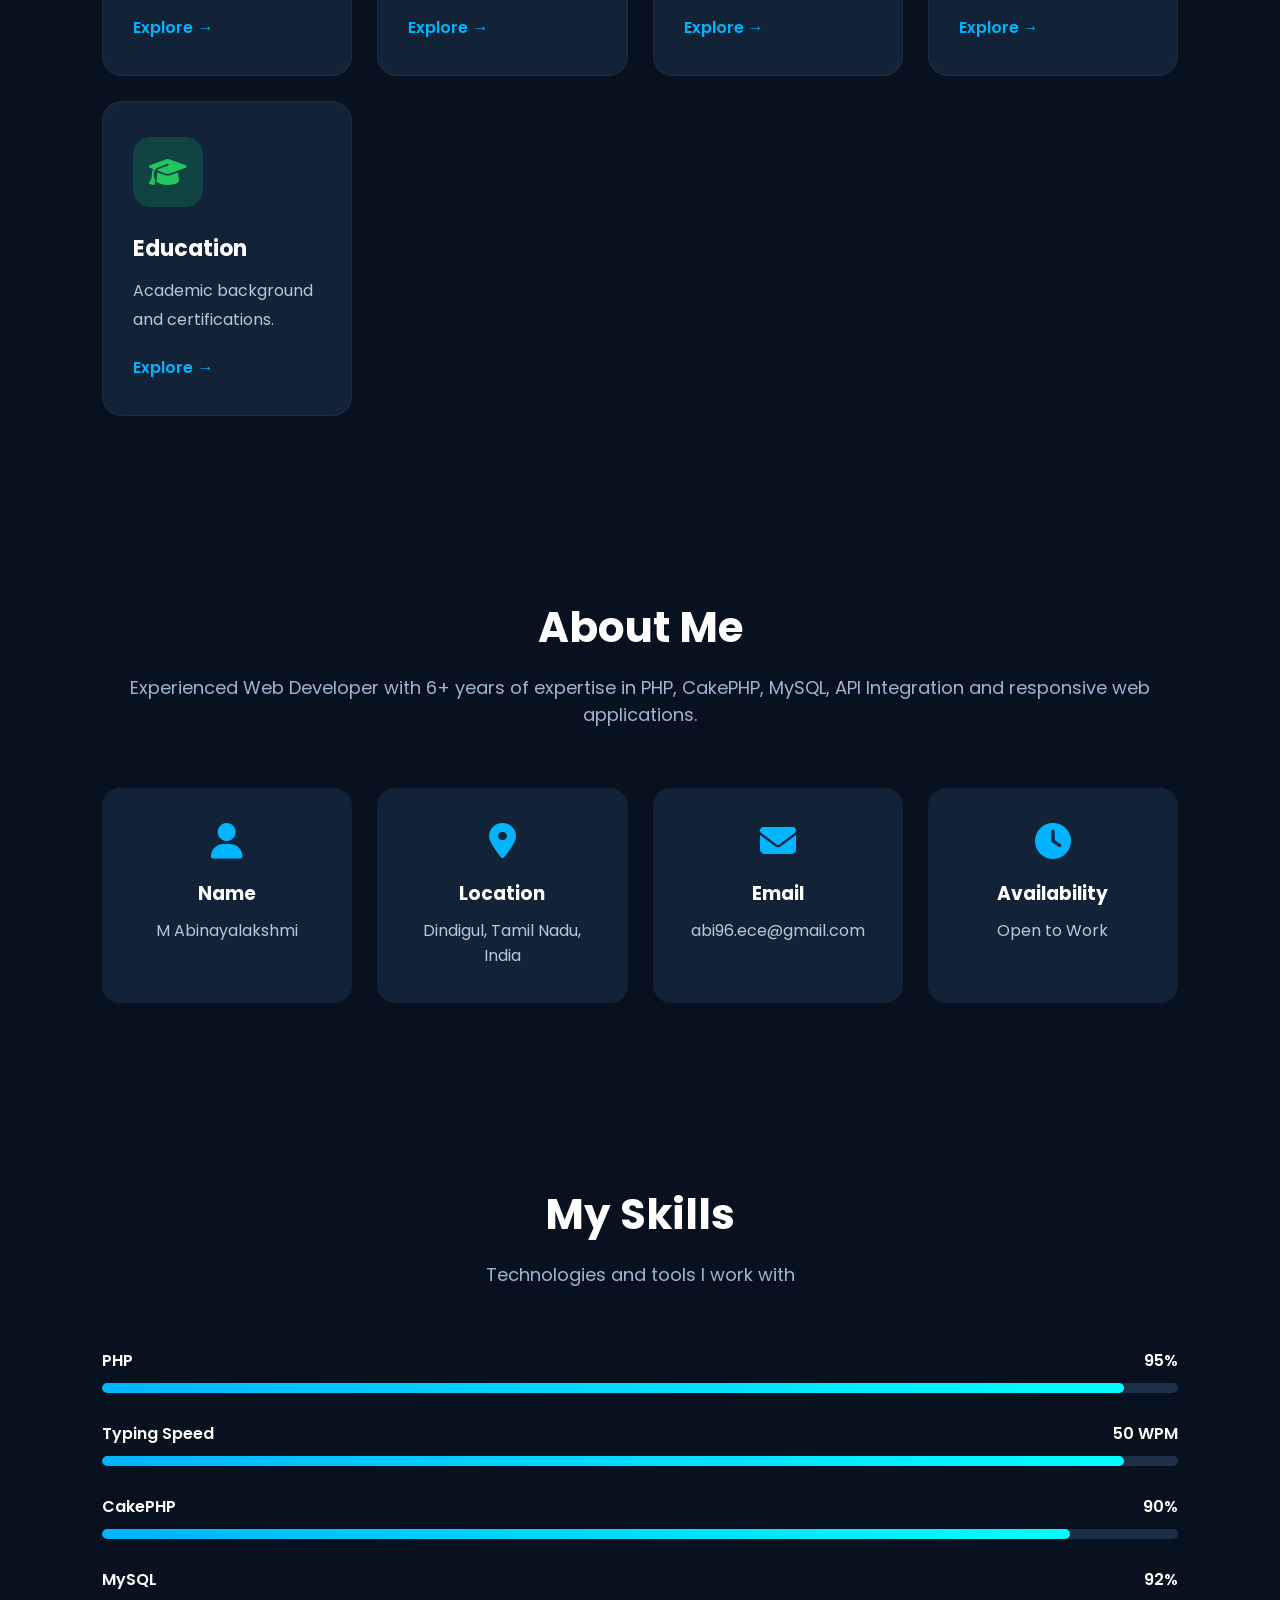
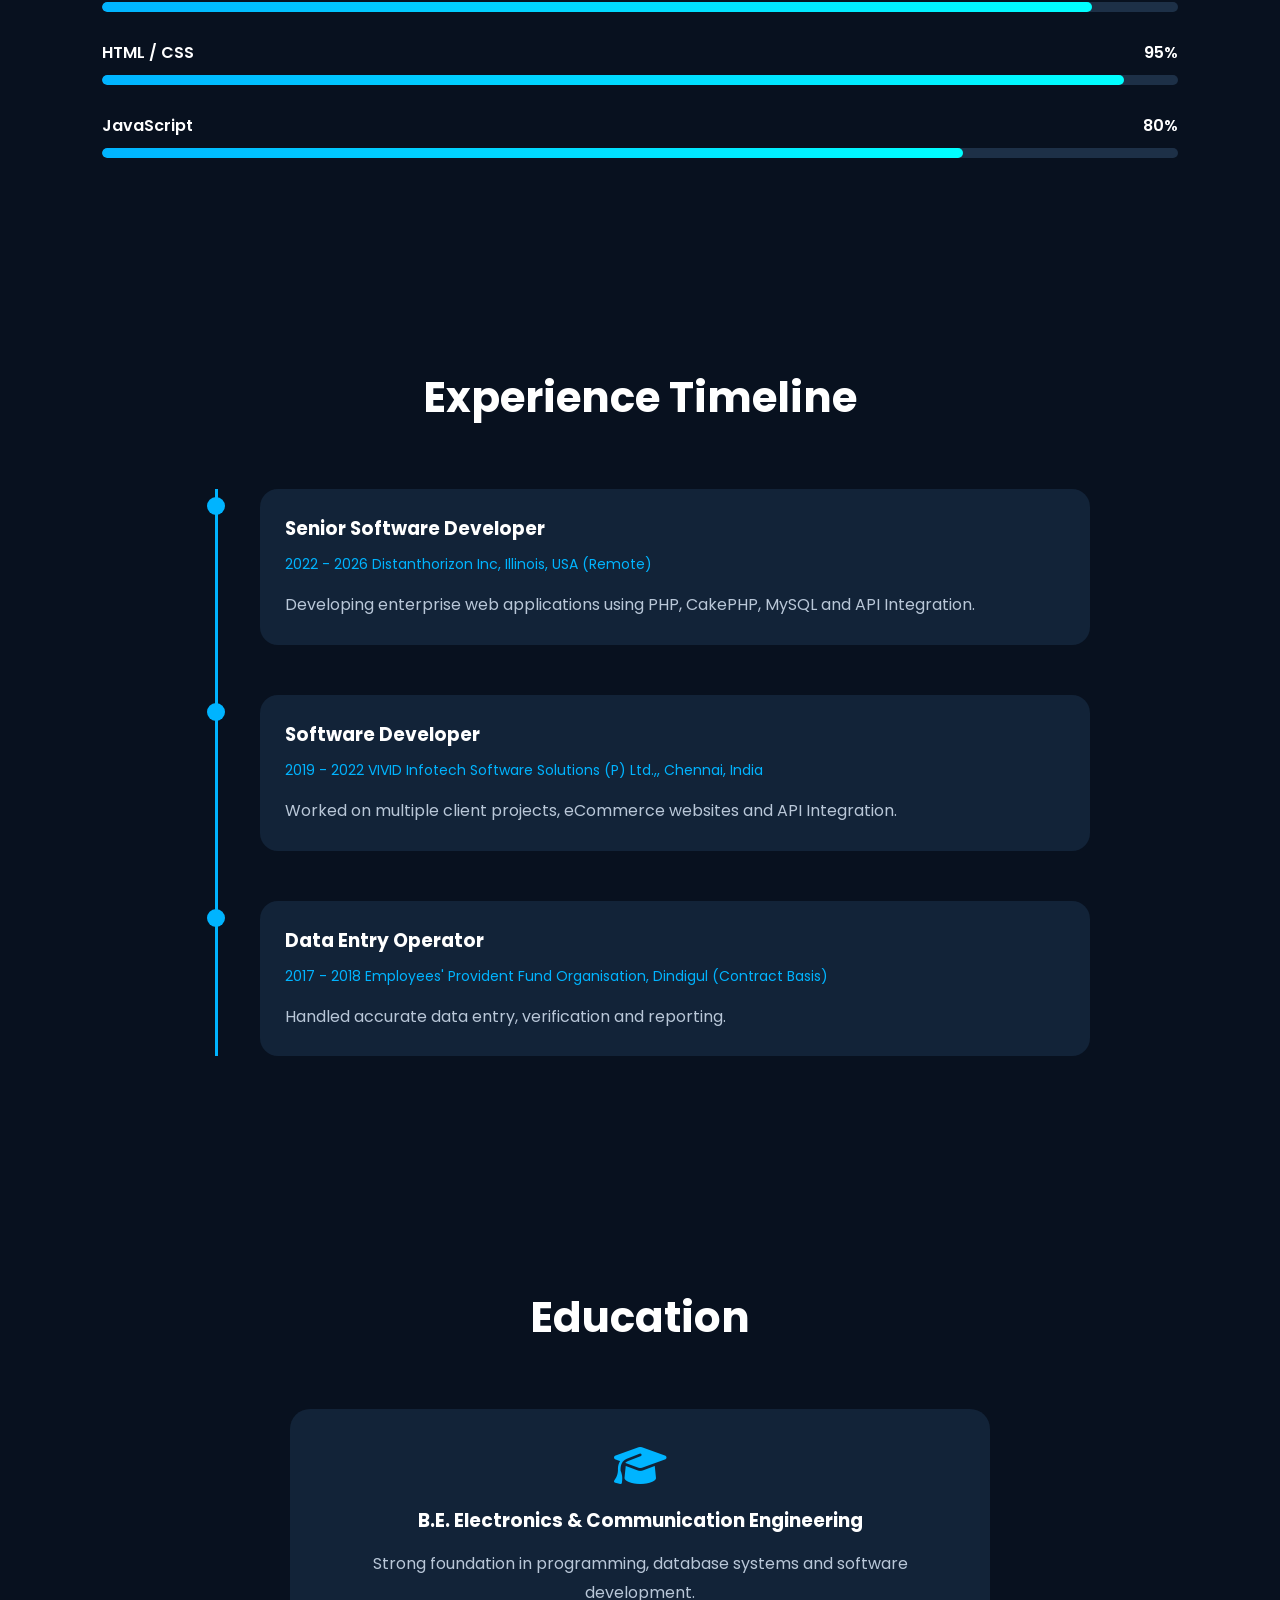
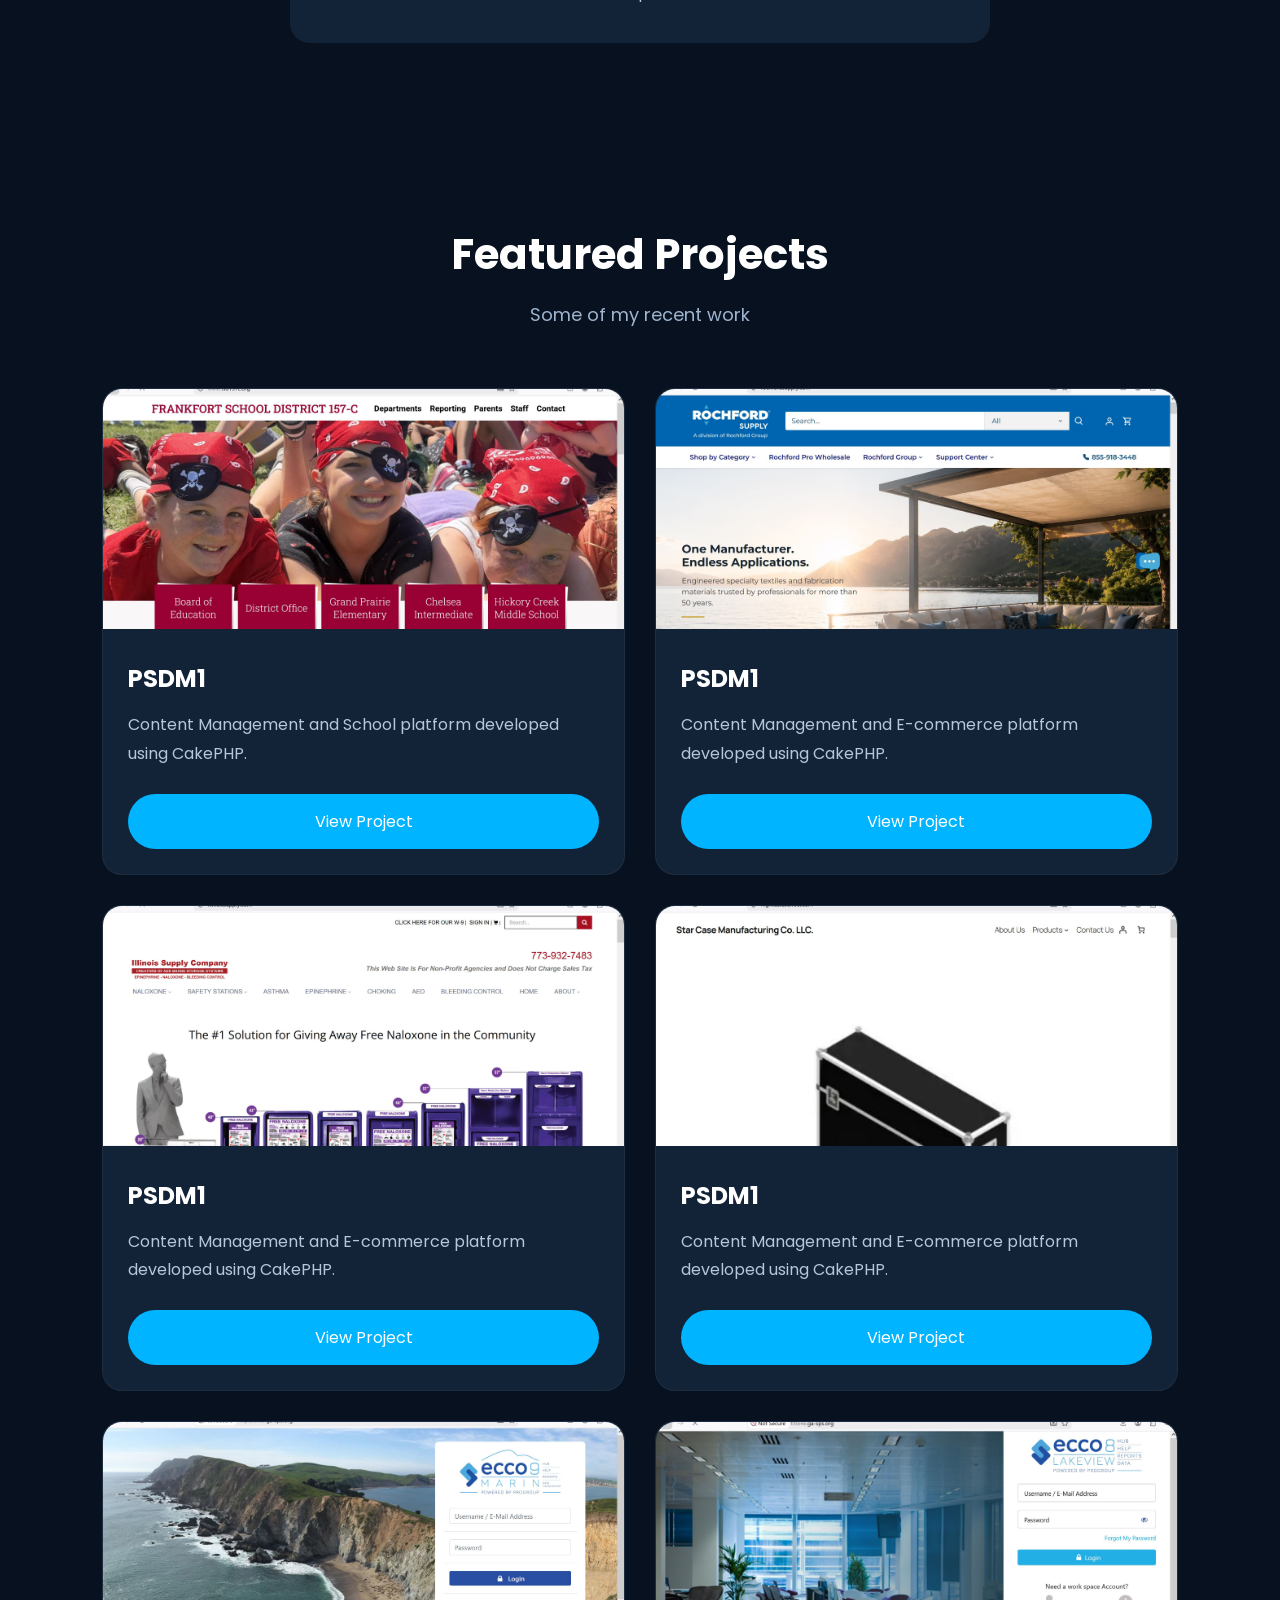
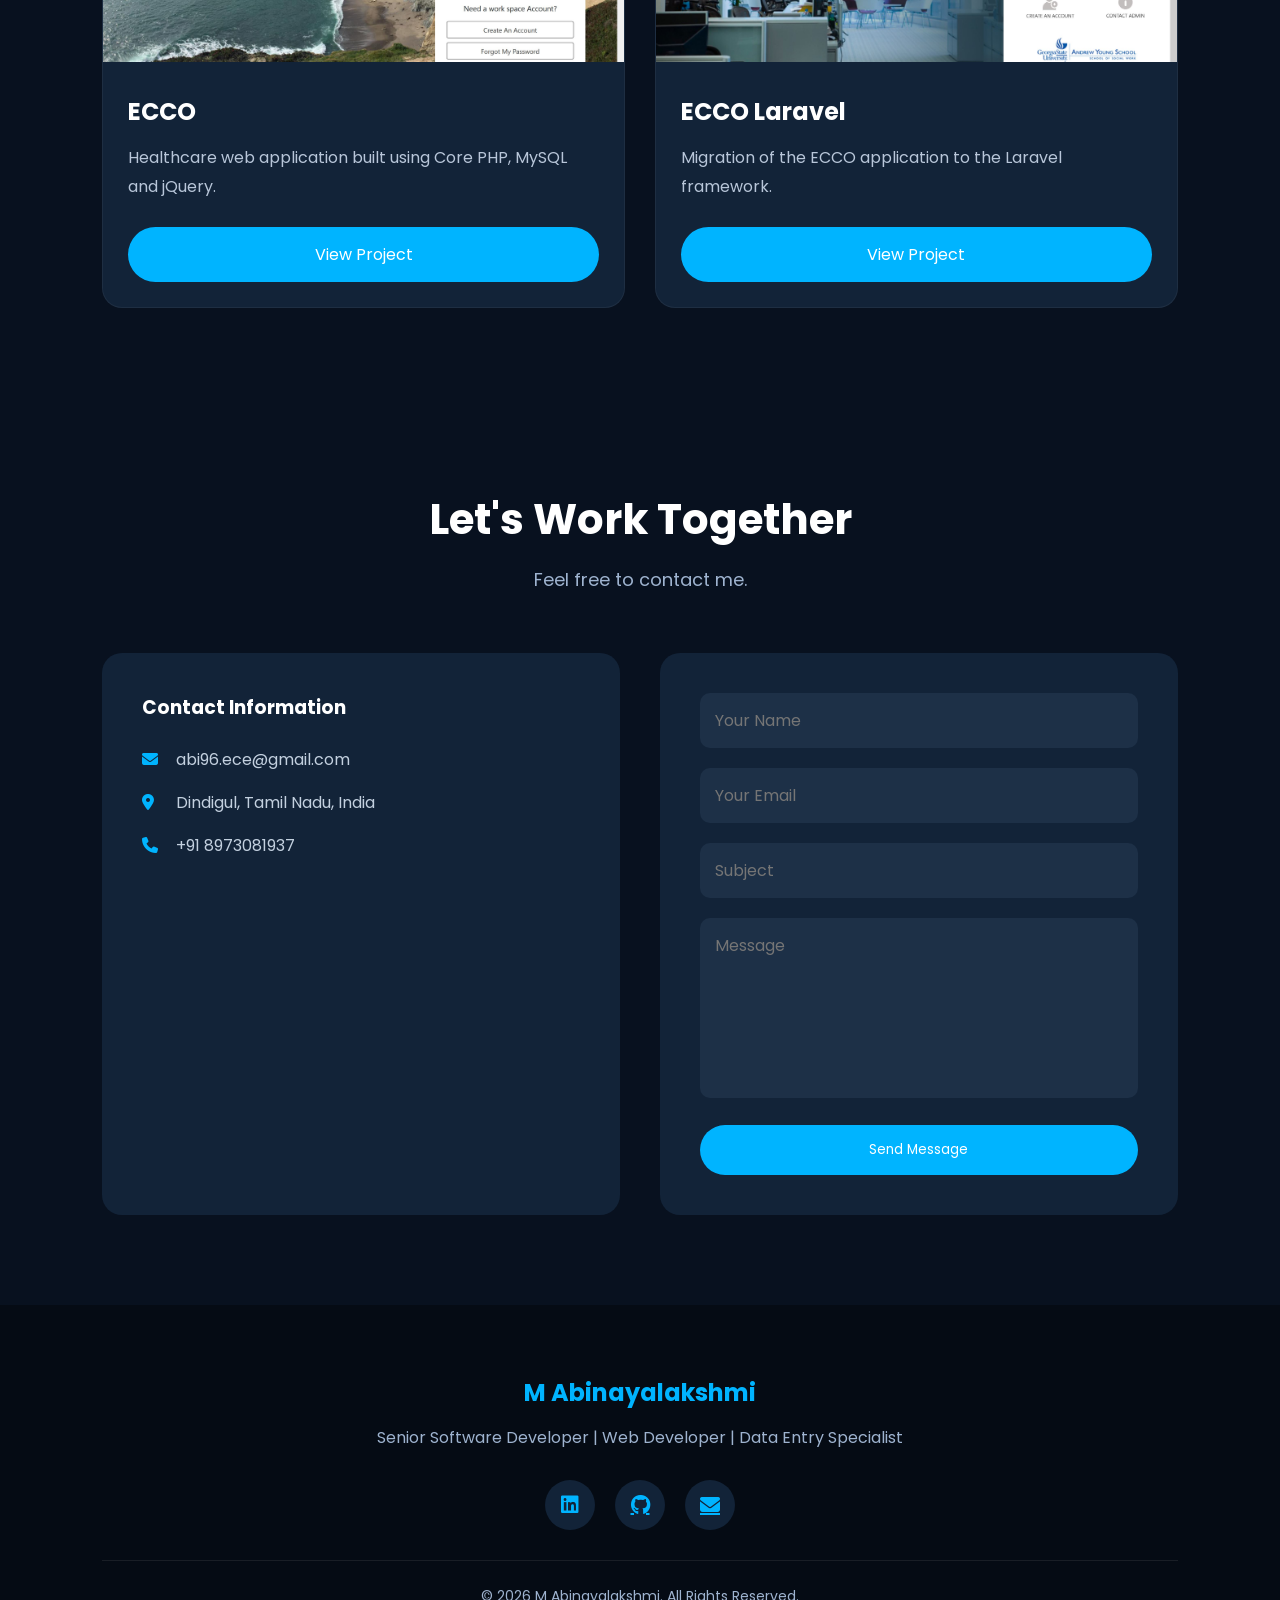
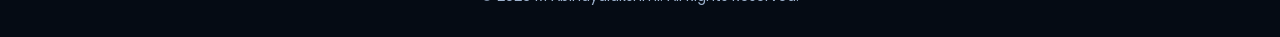
==== commit f1c74e78: "Update index.html" ====
--- a/index.html
+++ b/index.html
@@ -49,7 +49,7 @@
 
 </ul>
 
-<!--<div class="nav-right">
+<div class="nav-right">
 
 <button id="theme-btn">
 
@@ -57,15 +57,15 @@
 
 </button>
 
-<a href="resume.pdf" class="resume-btn">
+<!--<a href="resume.pdf" class="resume-btn">
 
 <i class="fa-solid fa-download"></i>
 
 Download Resume
 
-</a>
-
-</div>-->
+</a>-->
+
+</div>
 
 </nav>
 
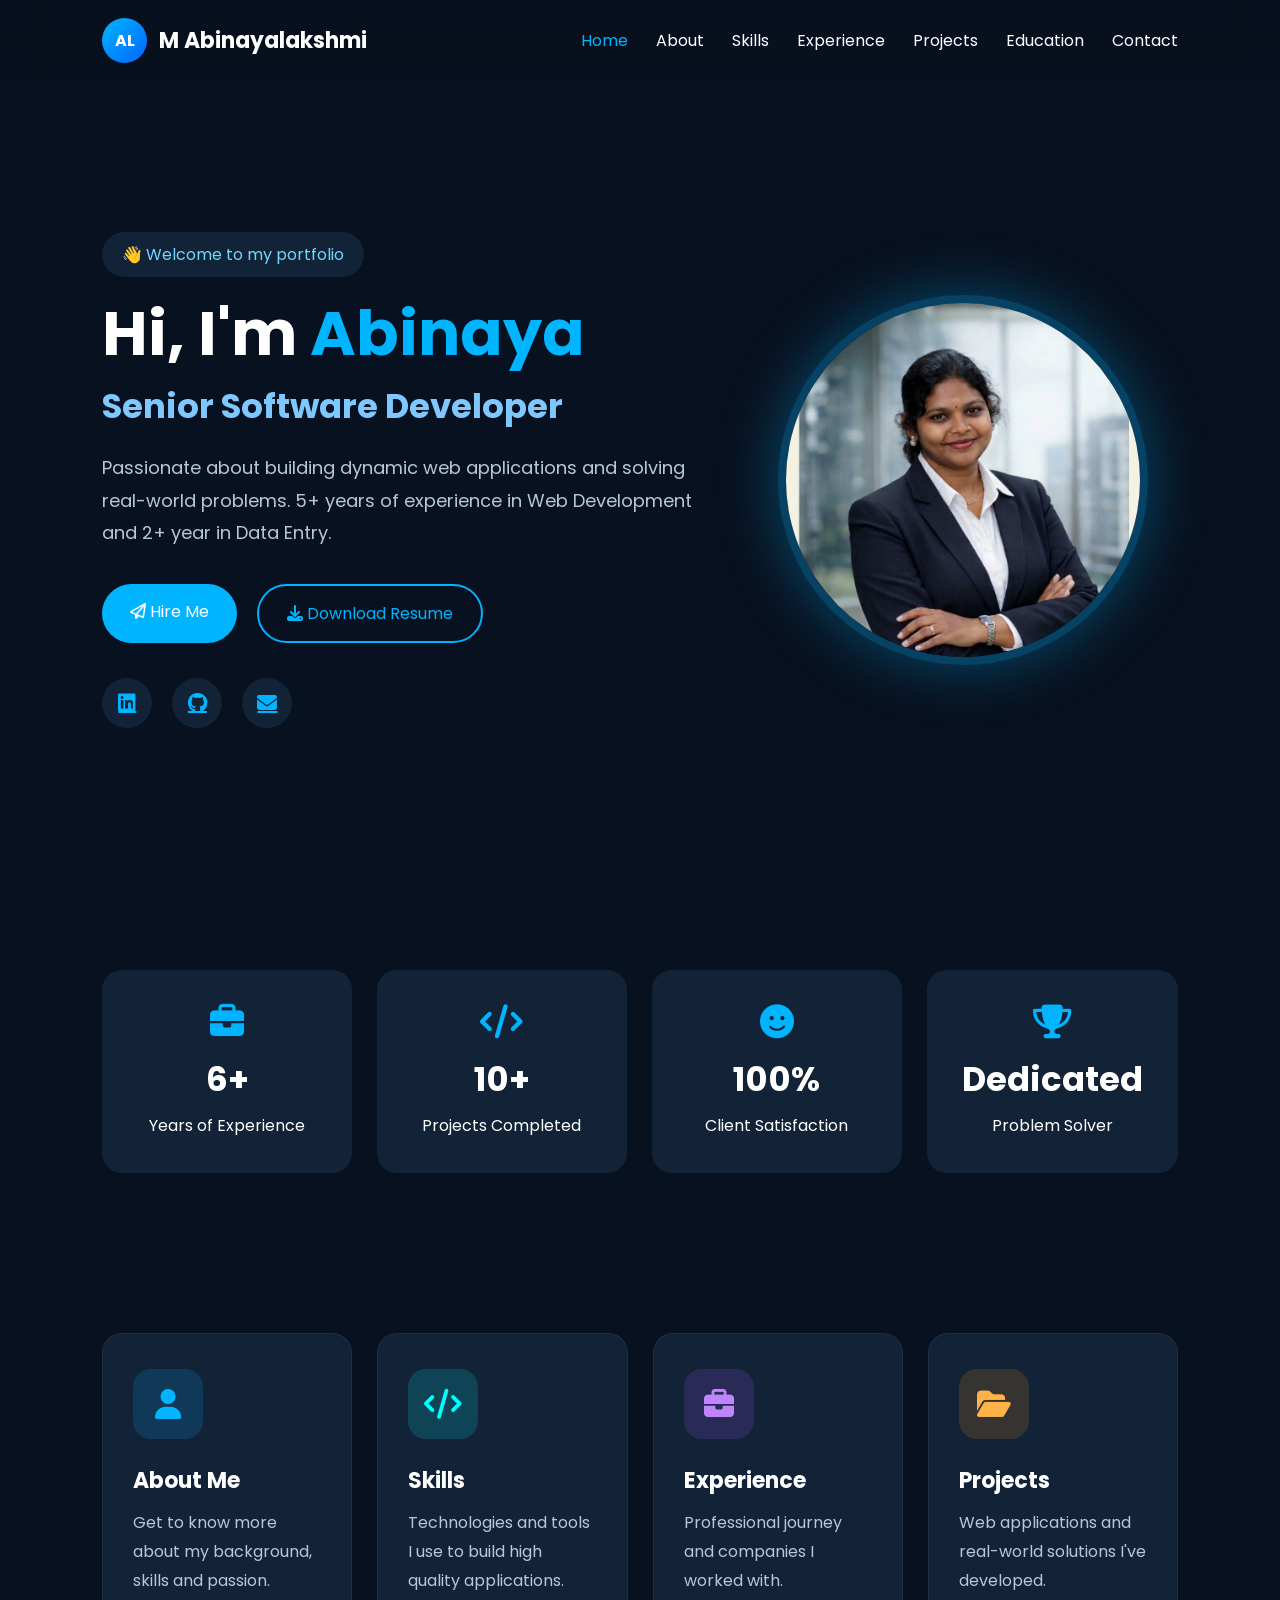
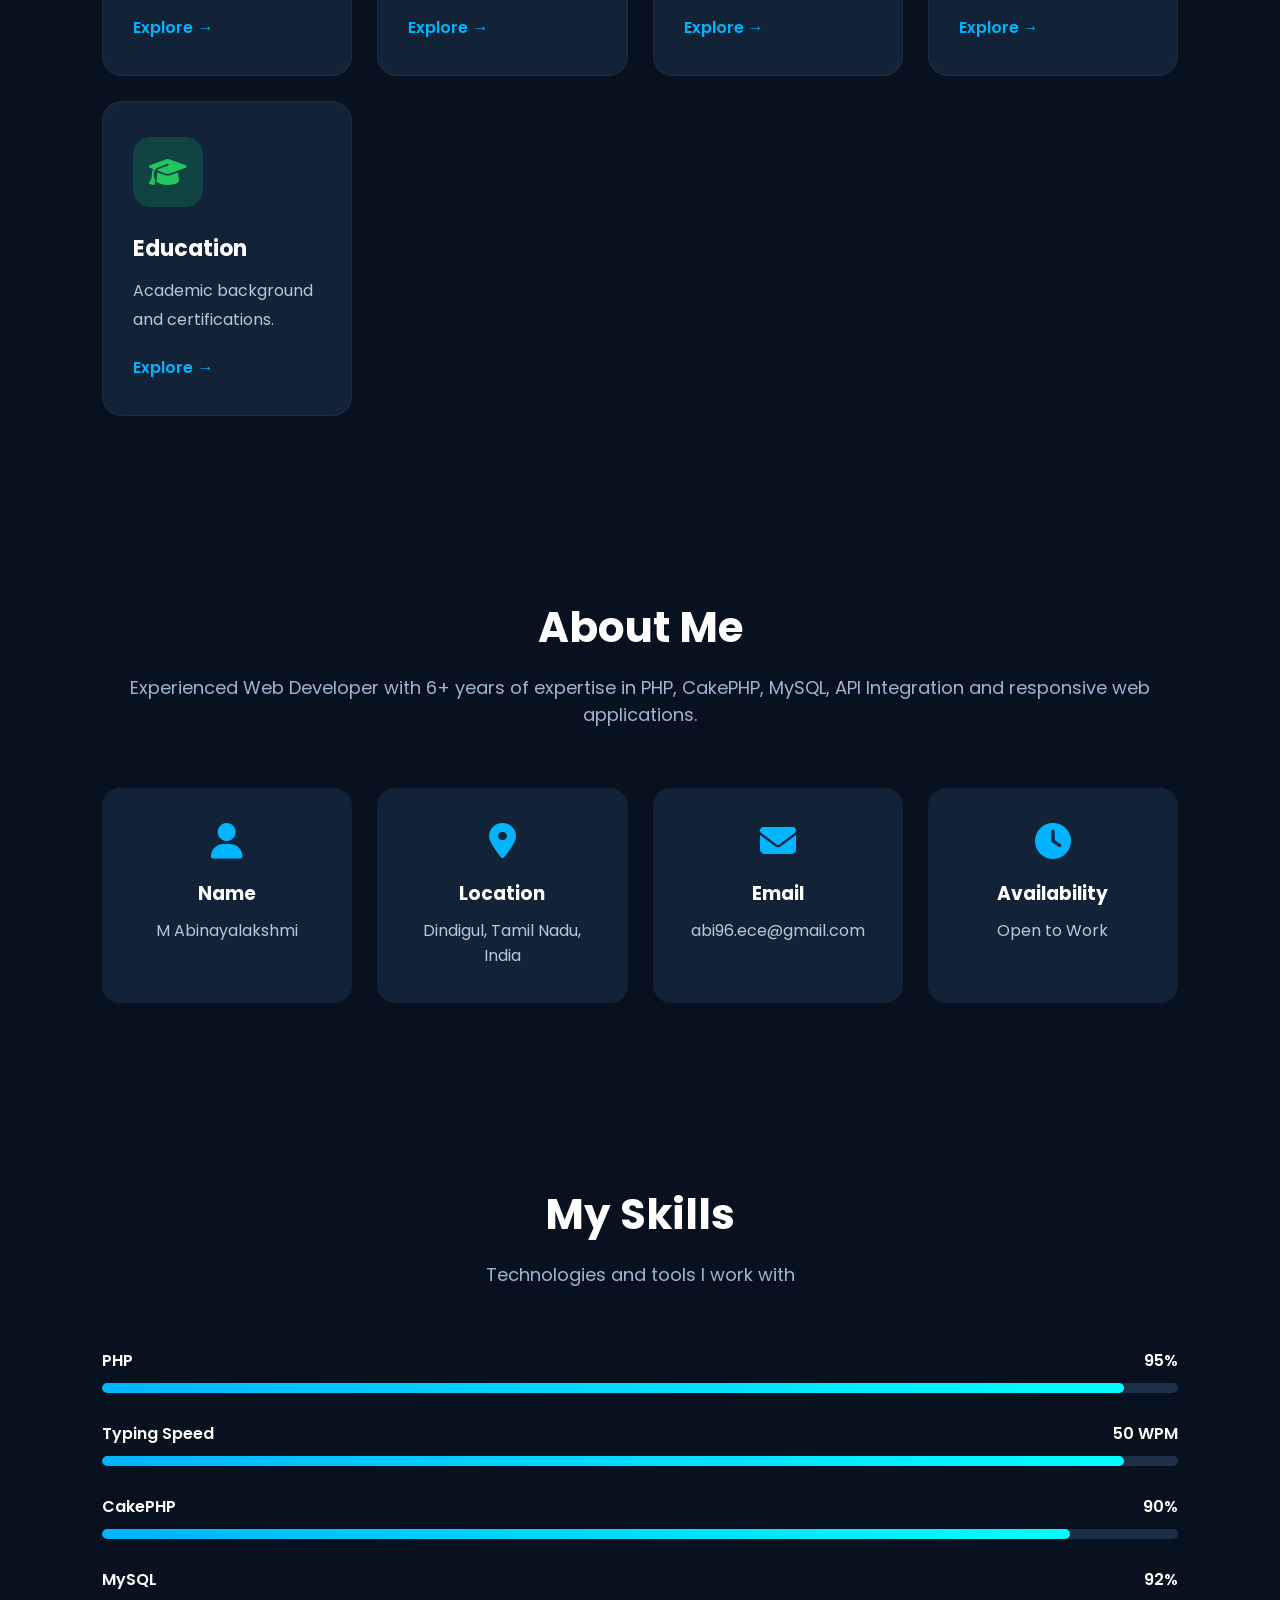
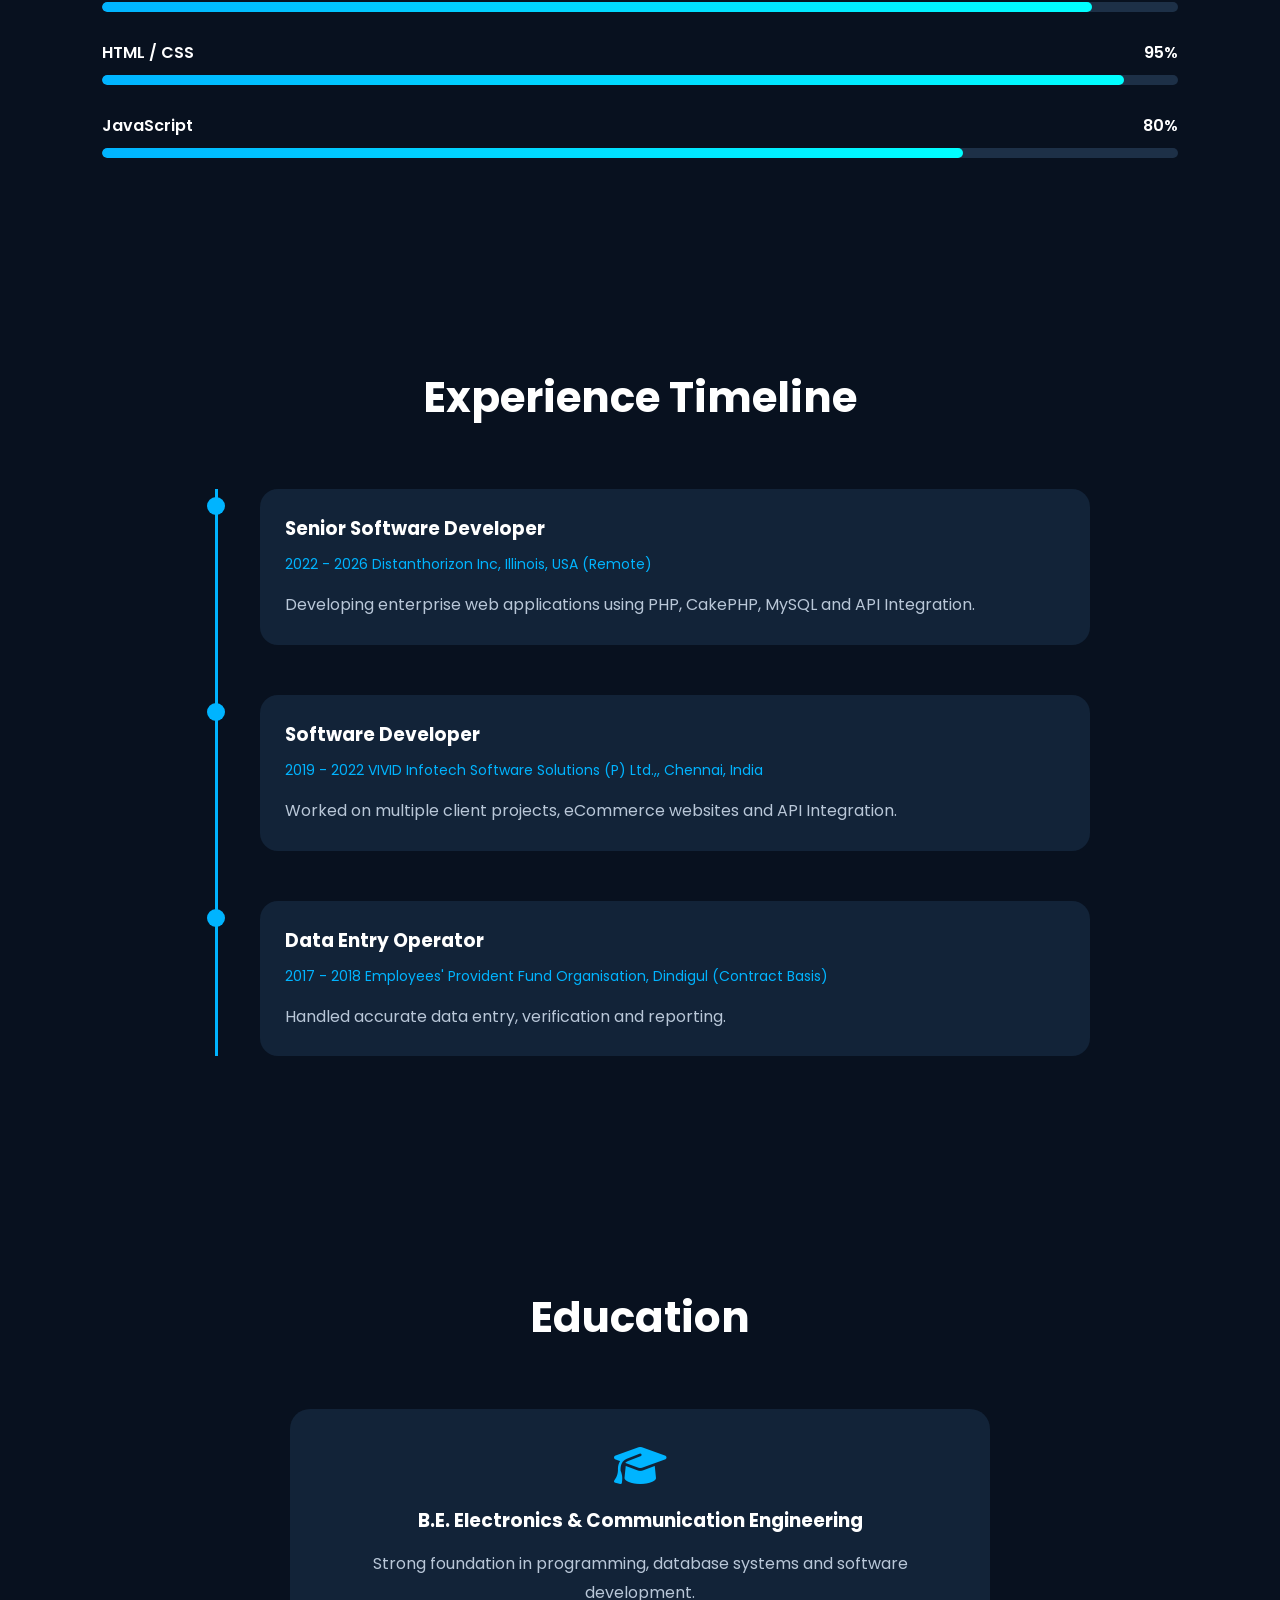
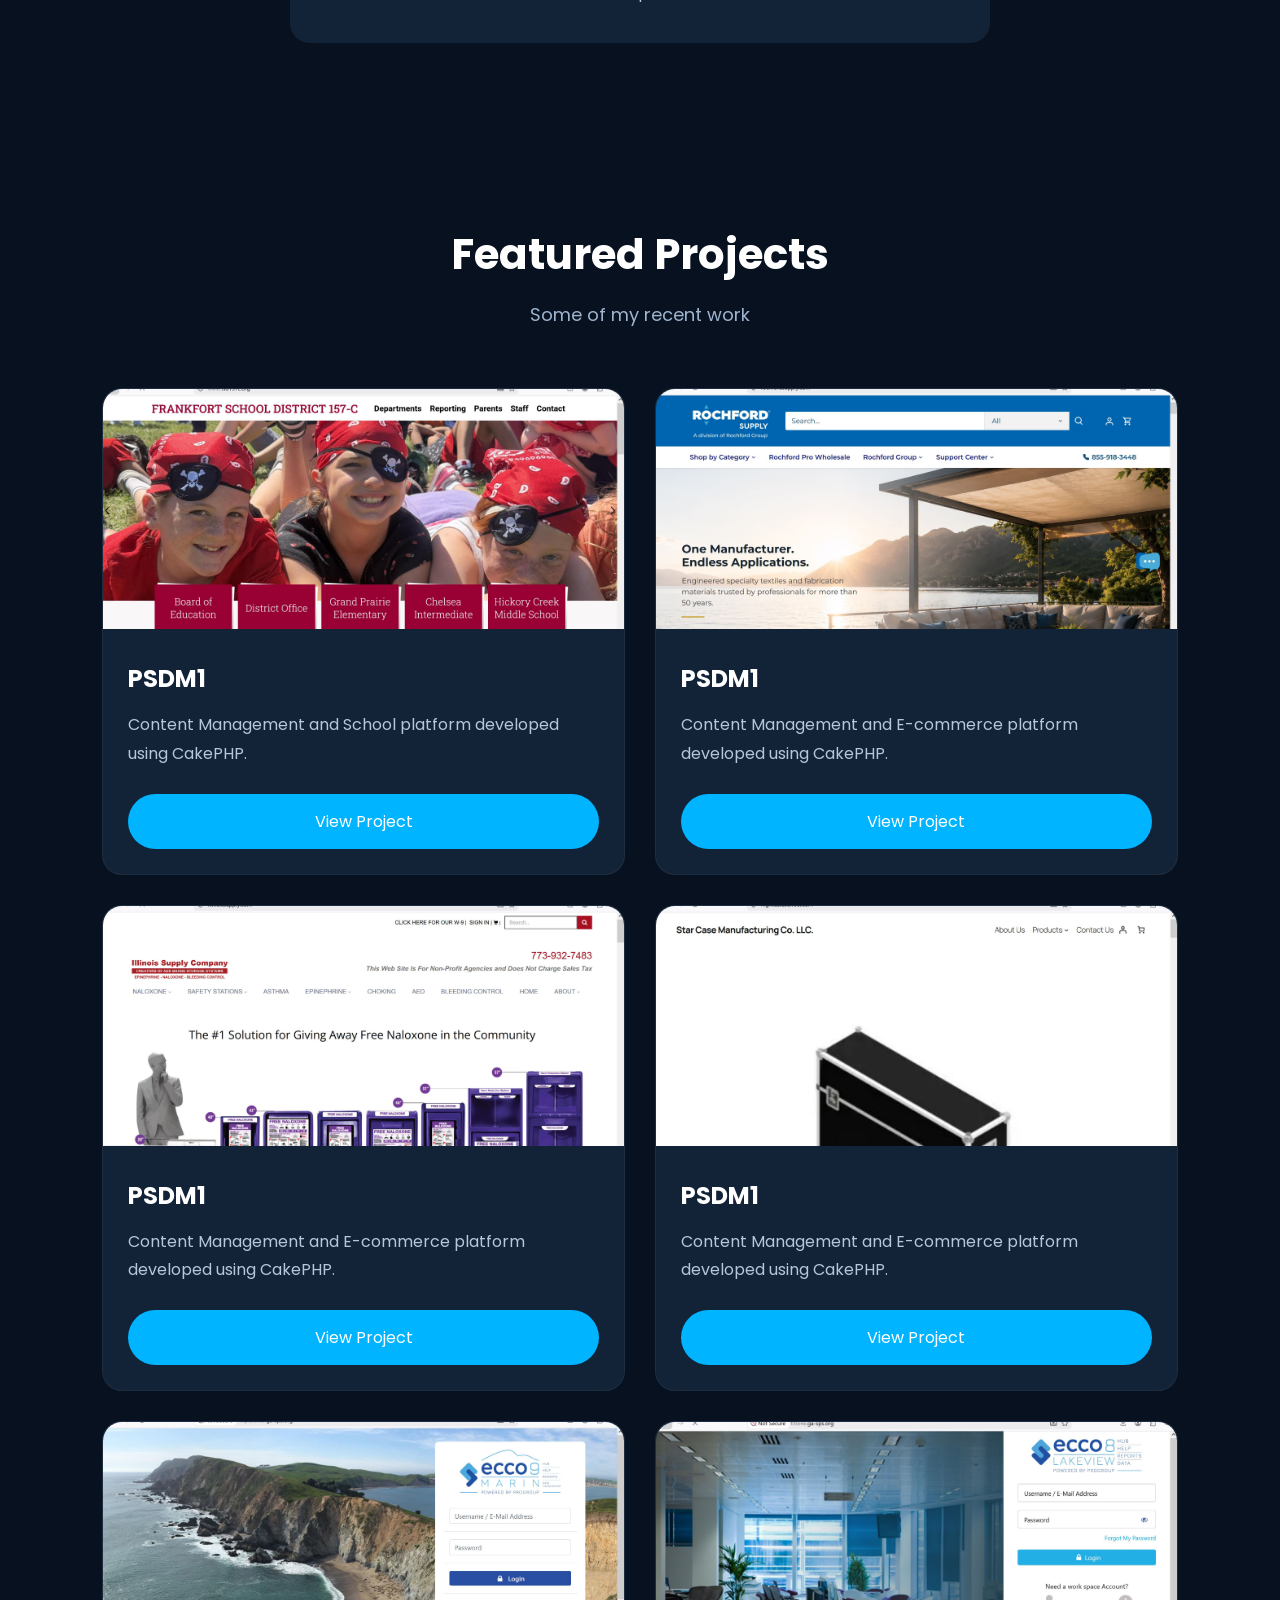
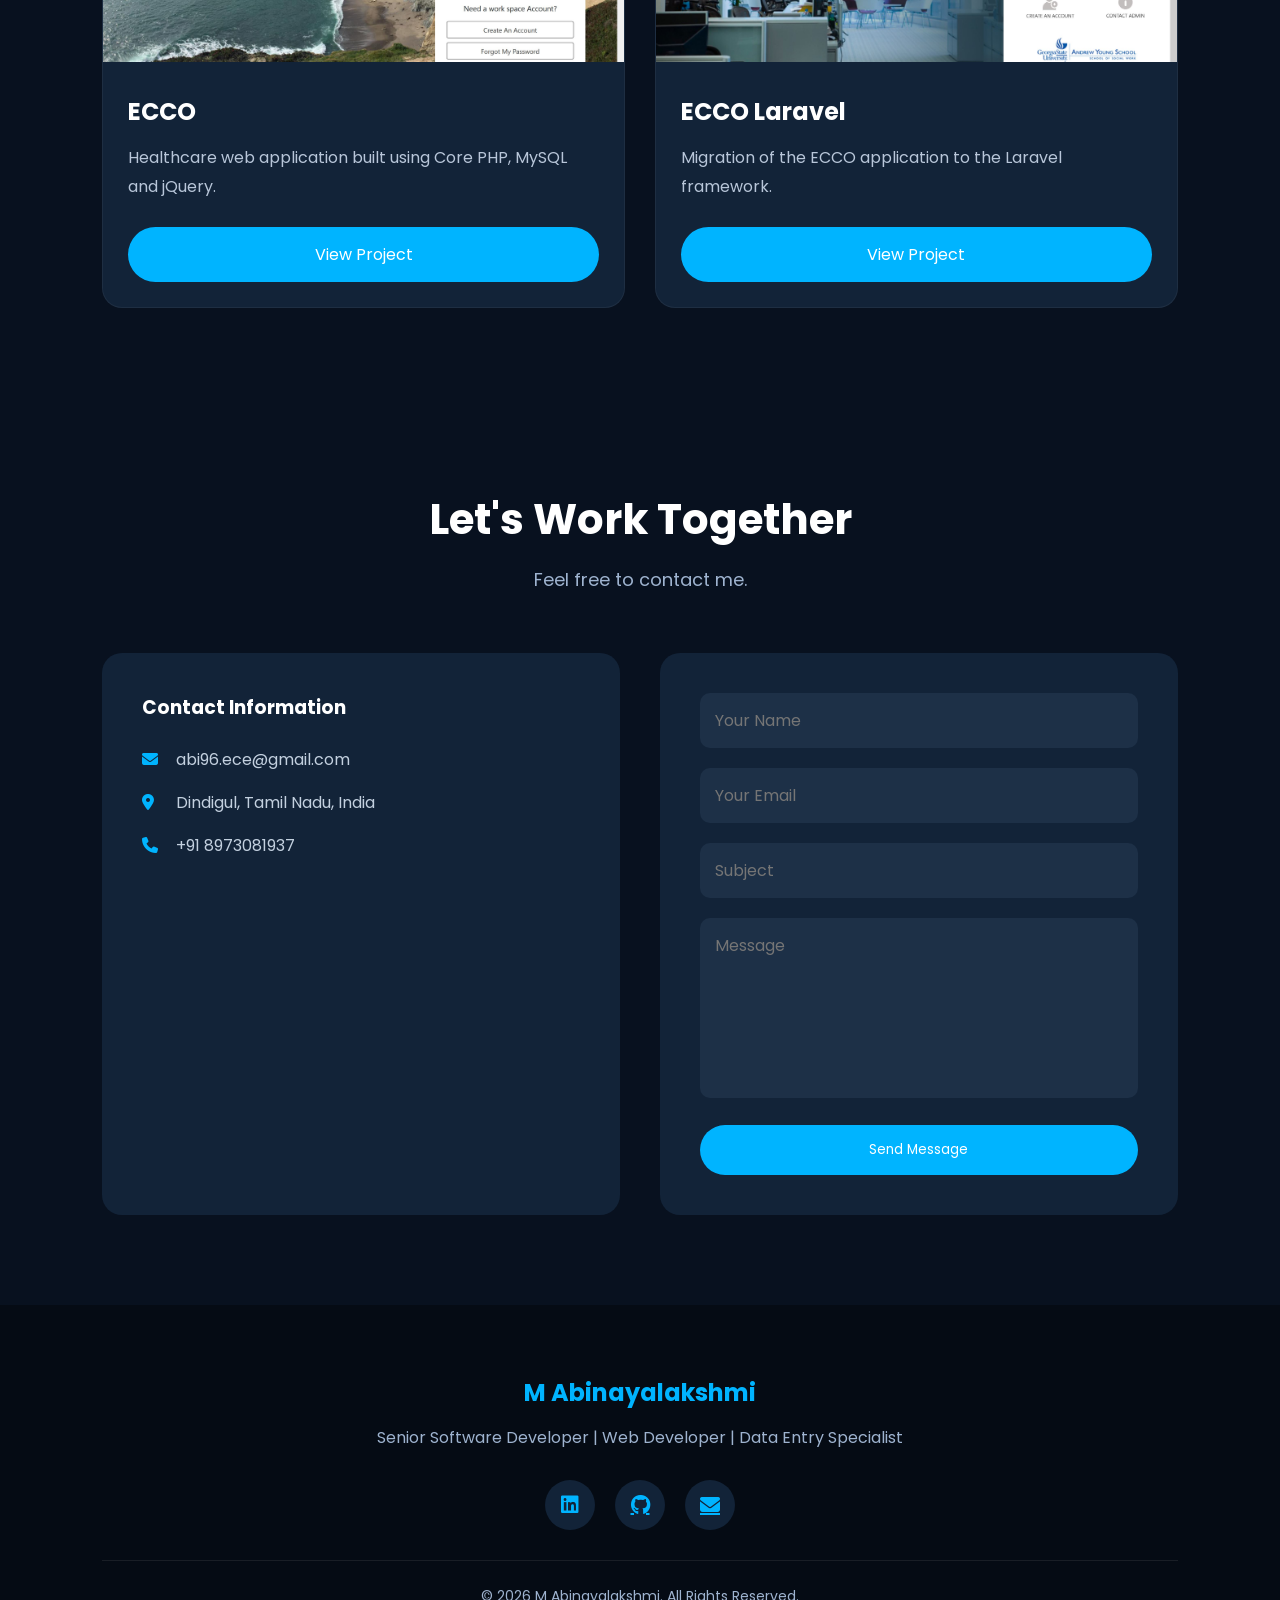
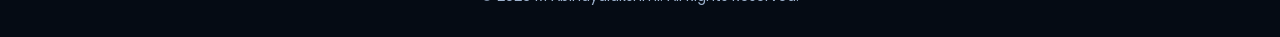
==== commit 0f25e4ed: "Update index.html" ====
--- a/index.html
+++ b/index.html
@@ -49,7 +49,7 @@
 
 </ul>
 
-<div class="nav-right">
+<!--<div class="nav-right">
 
 <button id="theme-btn">
 
@@ -57,15 +57,15 @@
 
 </button>
 
-<!--<a href="resume.pdf" class="resume-btn">
+<a href="resume.pdf" class="resume-btn">
 
 <i class="fa-solid fa-download"></i>
 
 Download Resume
 
-</a>-->
-
-</div>
+</a>
+
+</div>-->
 
 </nav>
 
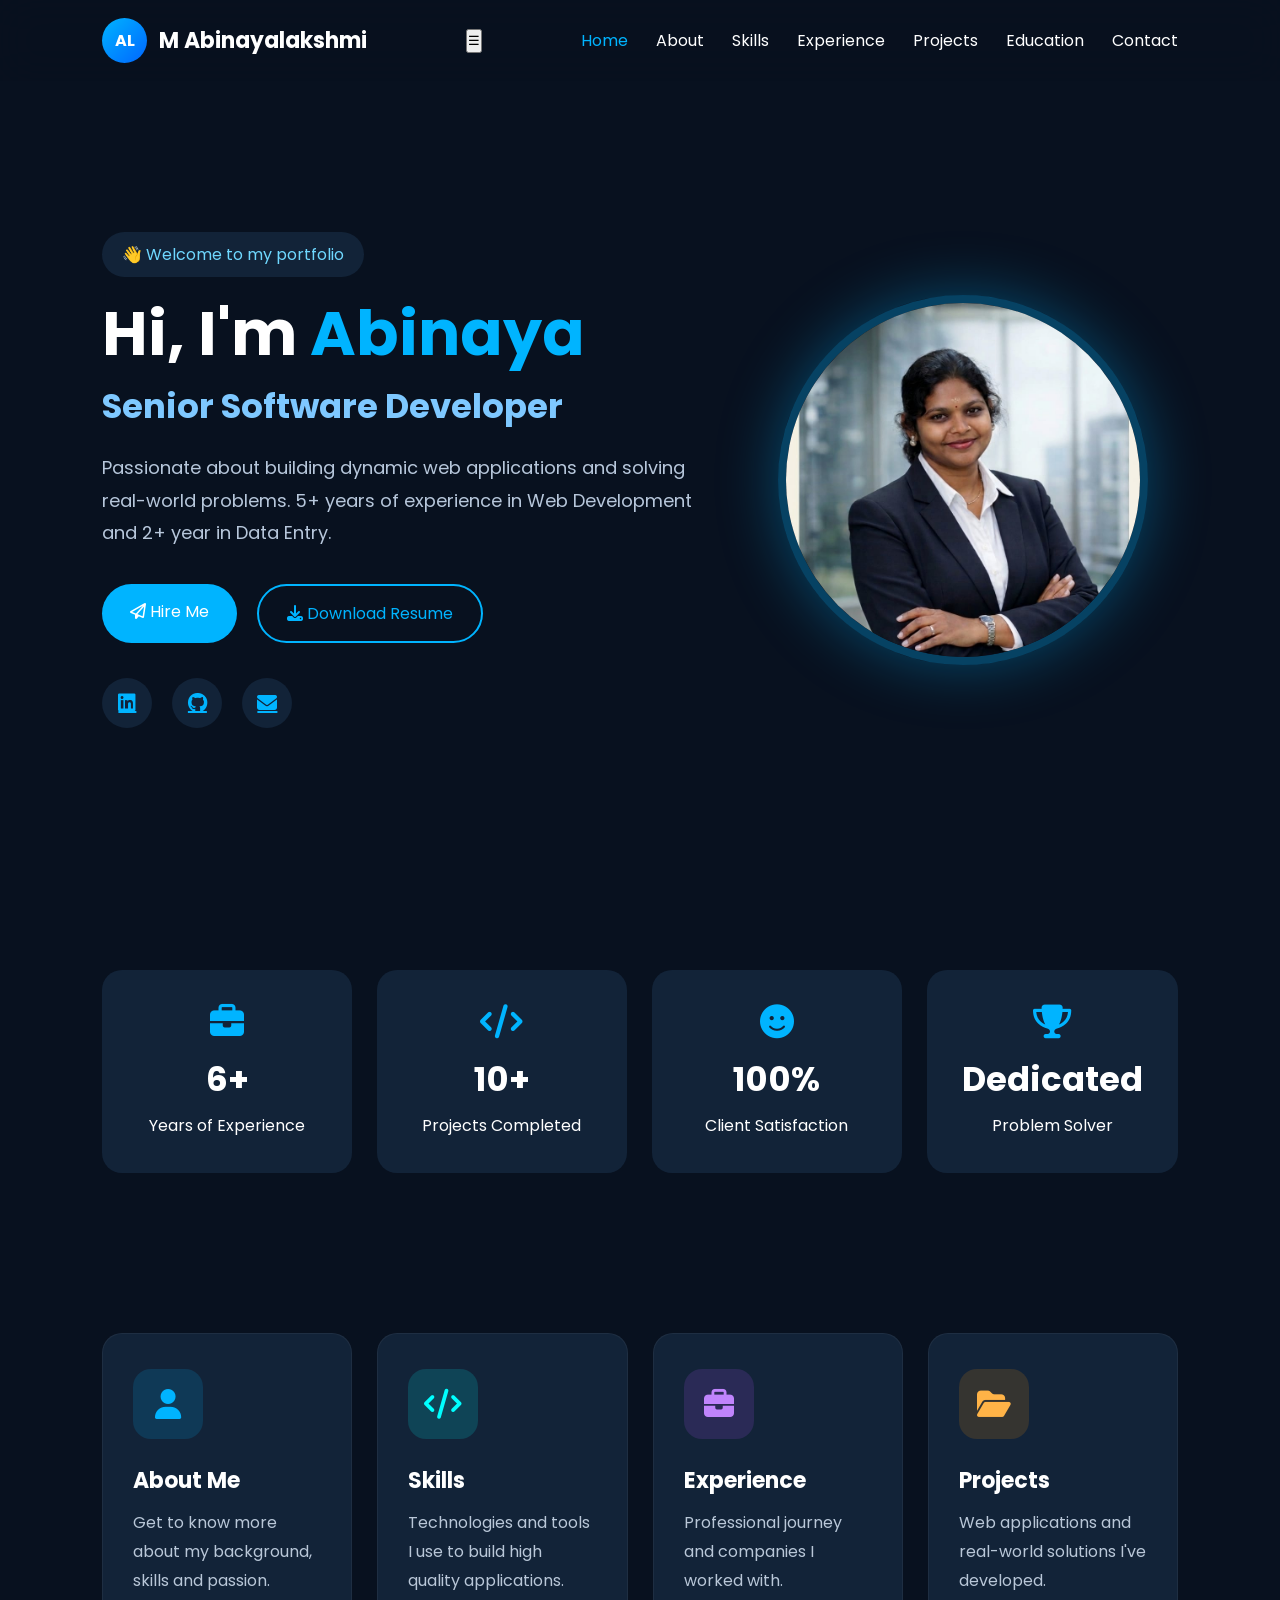
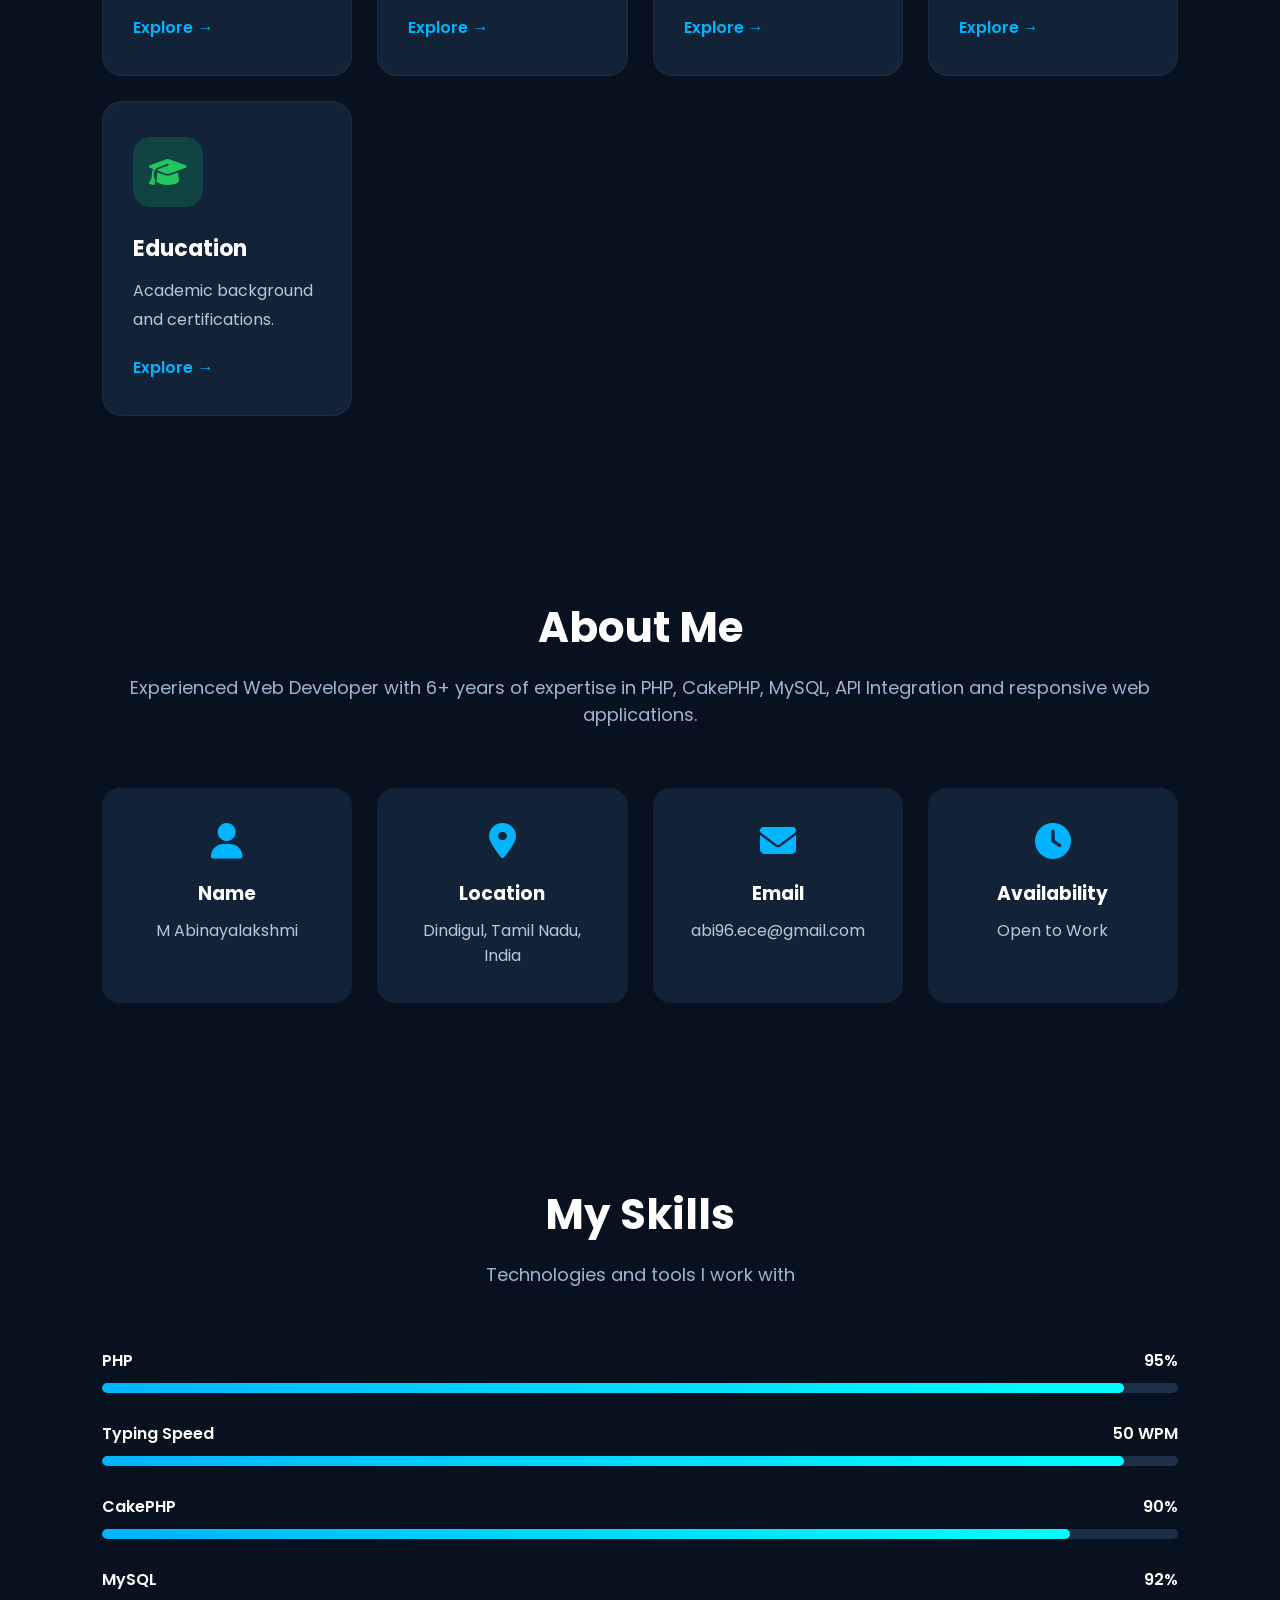
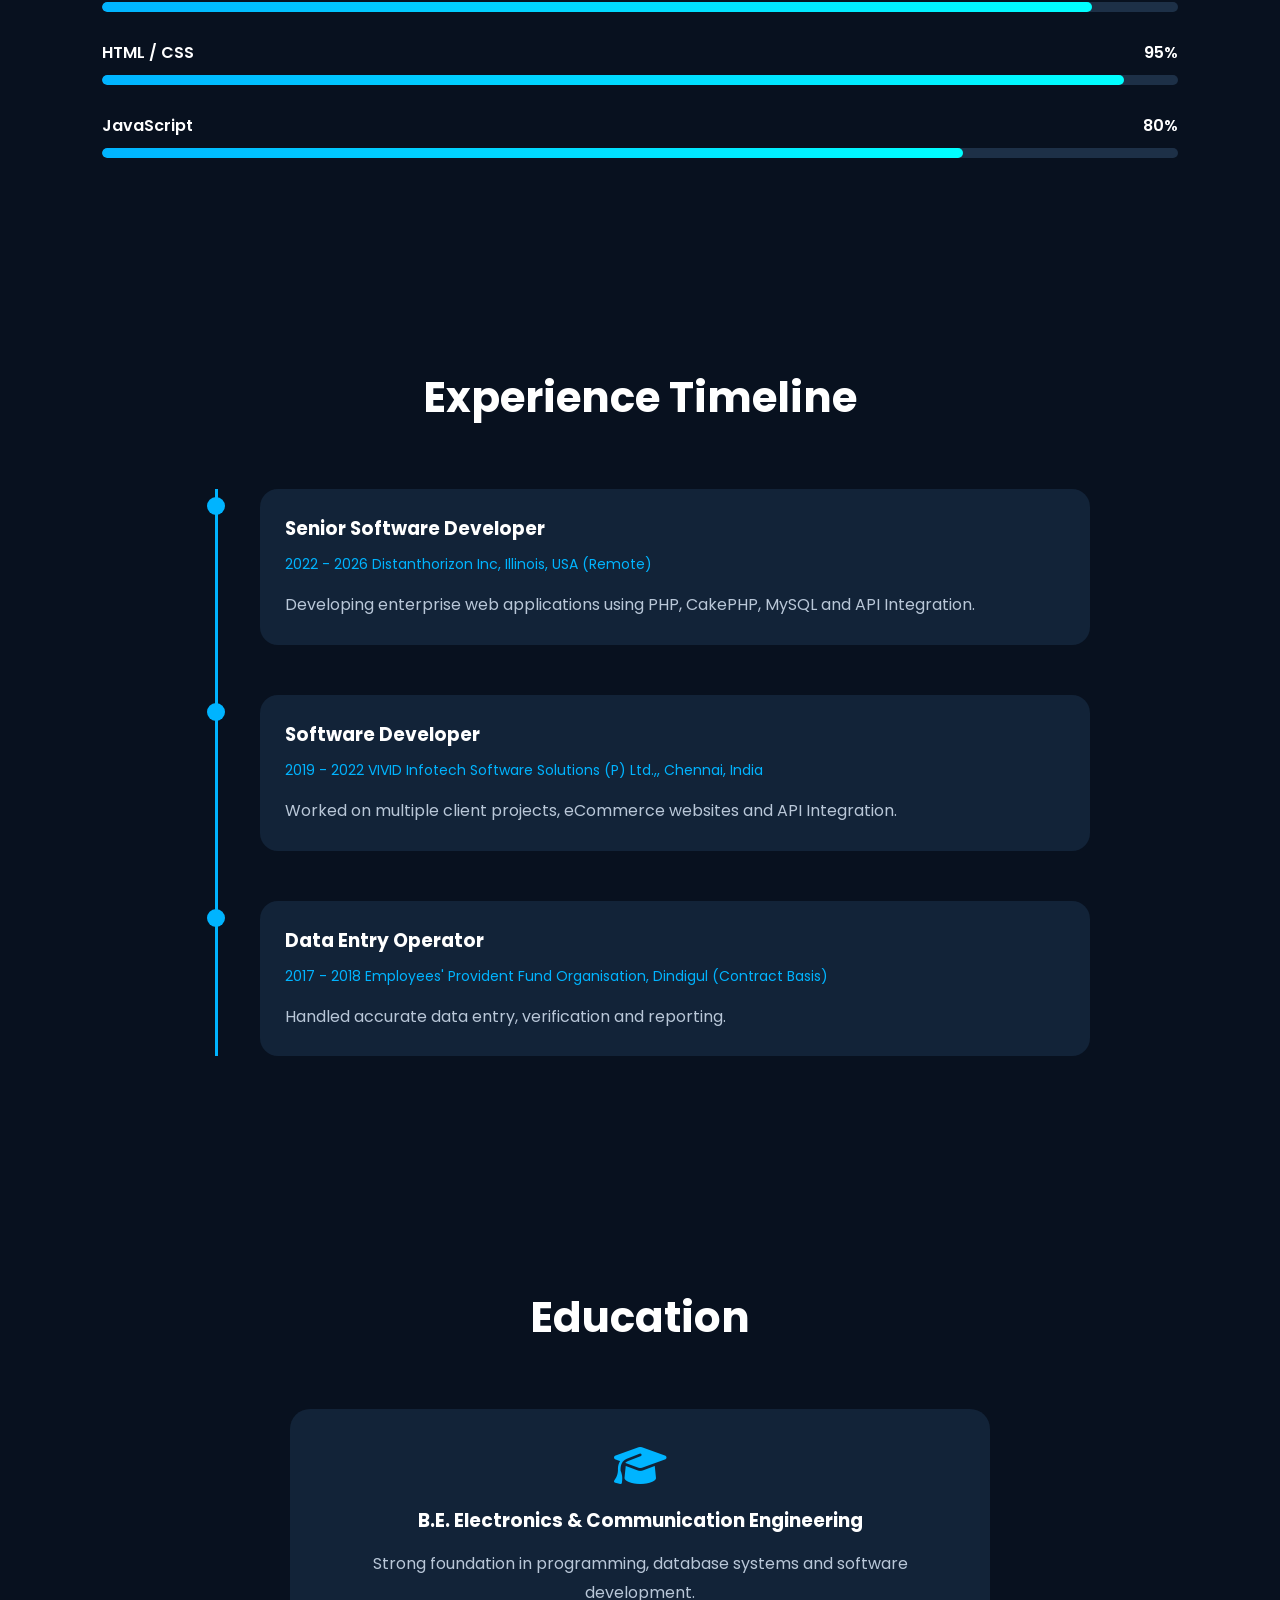
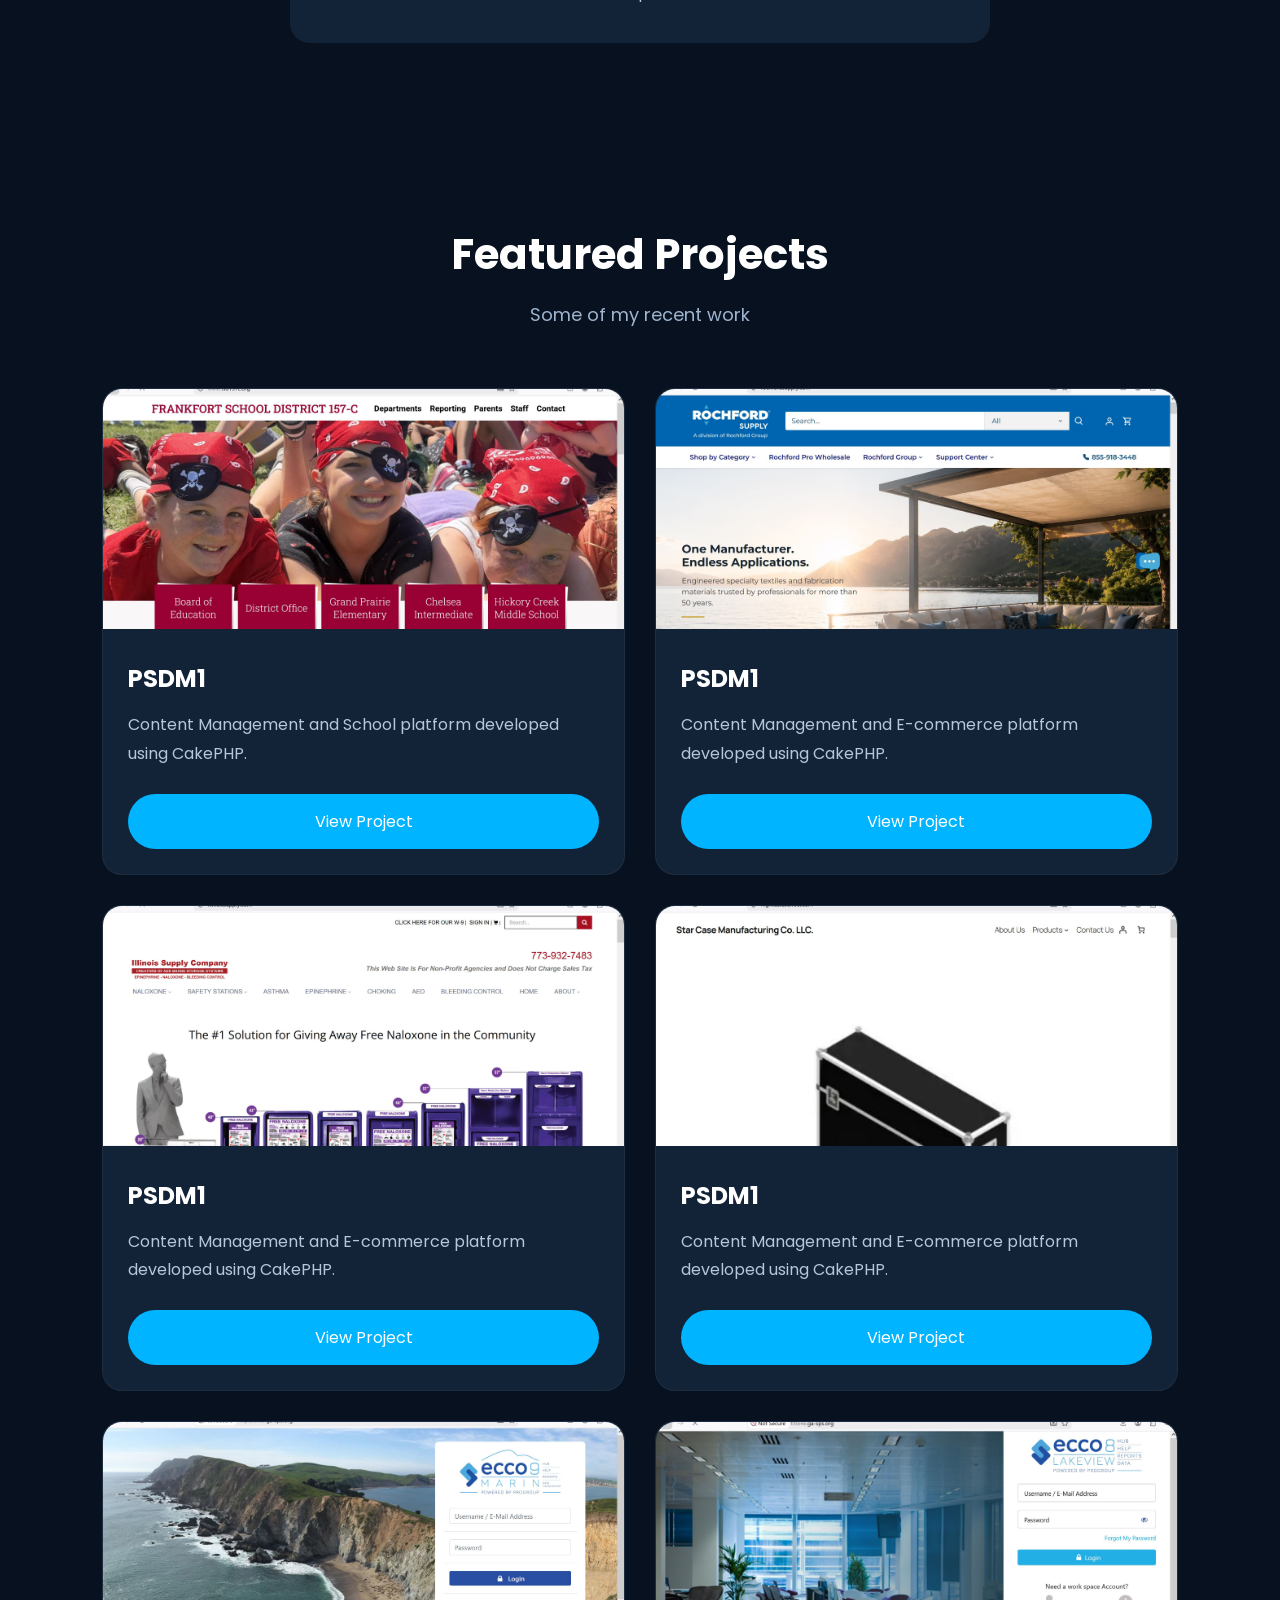
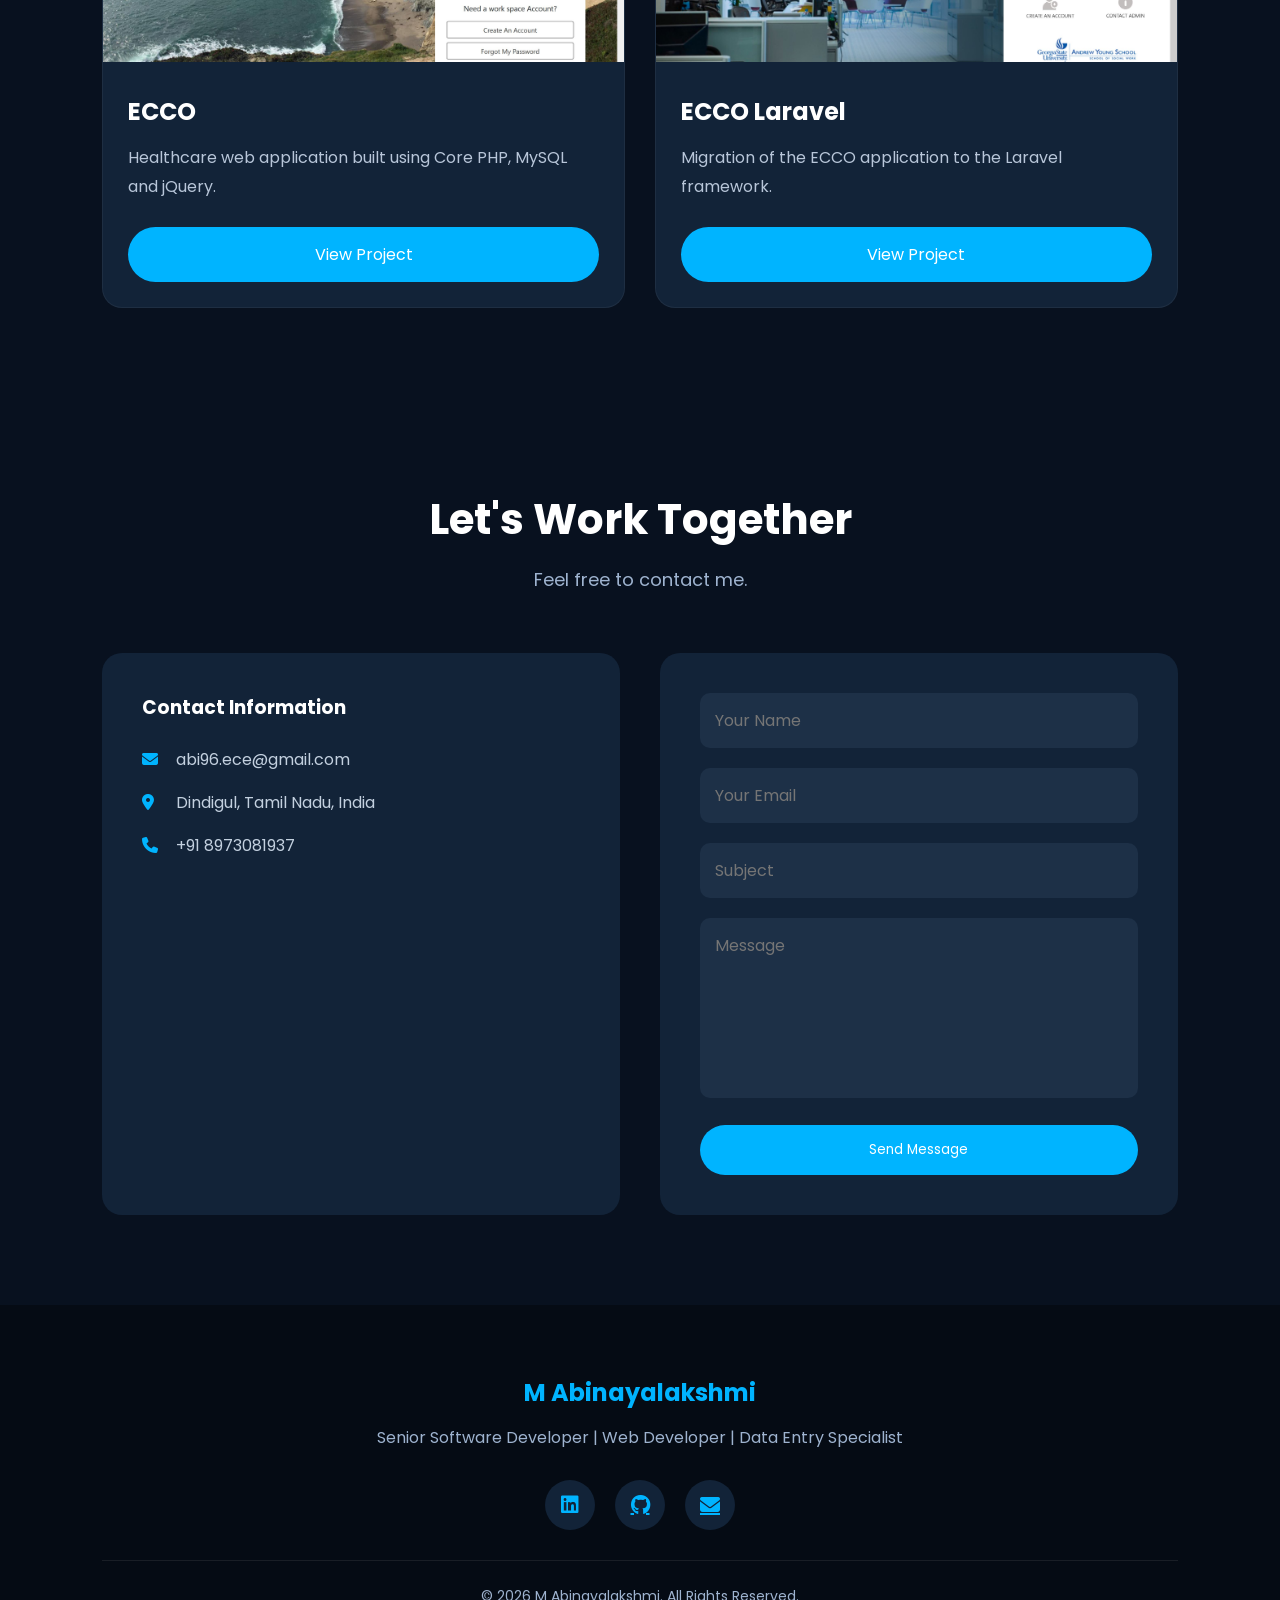
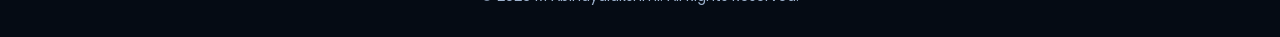
==== commit fabe984b: "Update index.html" ====
--- a/index.html
+++ b/index.html
@@ -30,8 +30,10 @@
 <span>M Abinayalakshmi</span>
 
 </div>
-
-<ul>
+<button class="menu-toggle" id="menu-toggle">
+    ☰
+</button>
+<ul class="nav-links" id="nav-links">
 
 <li><a href="#home" class="active">Home</a></li>
 
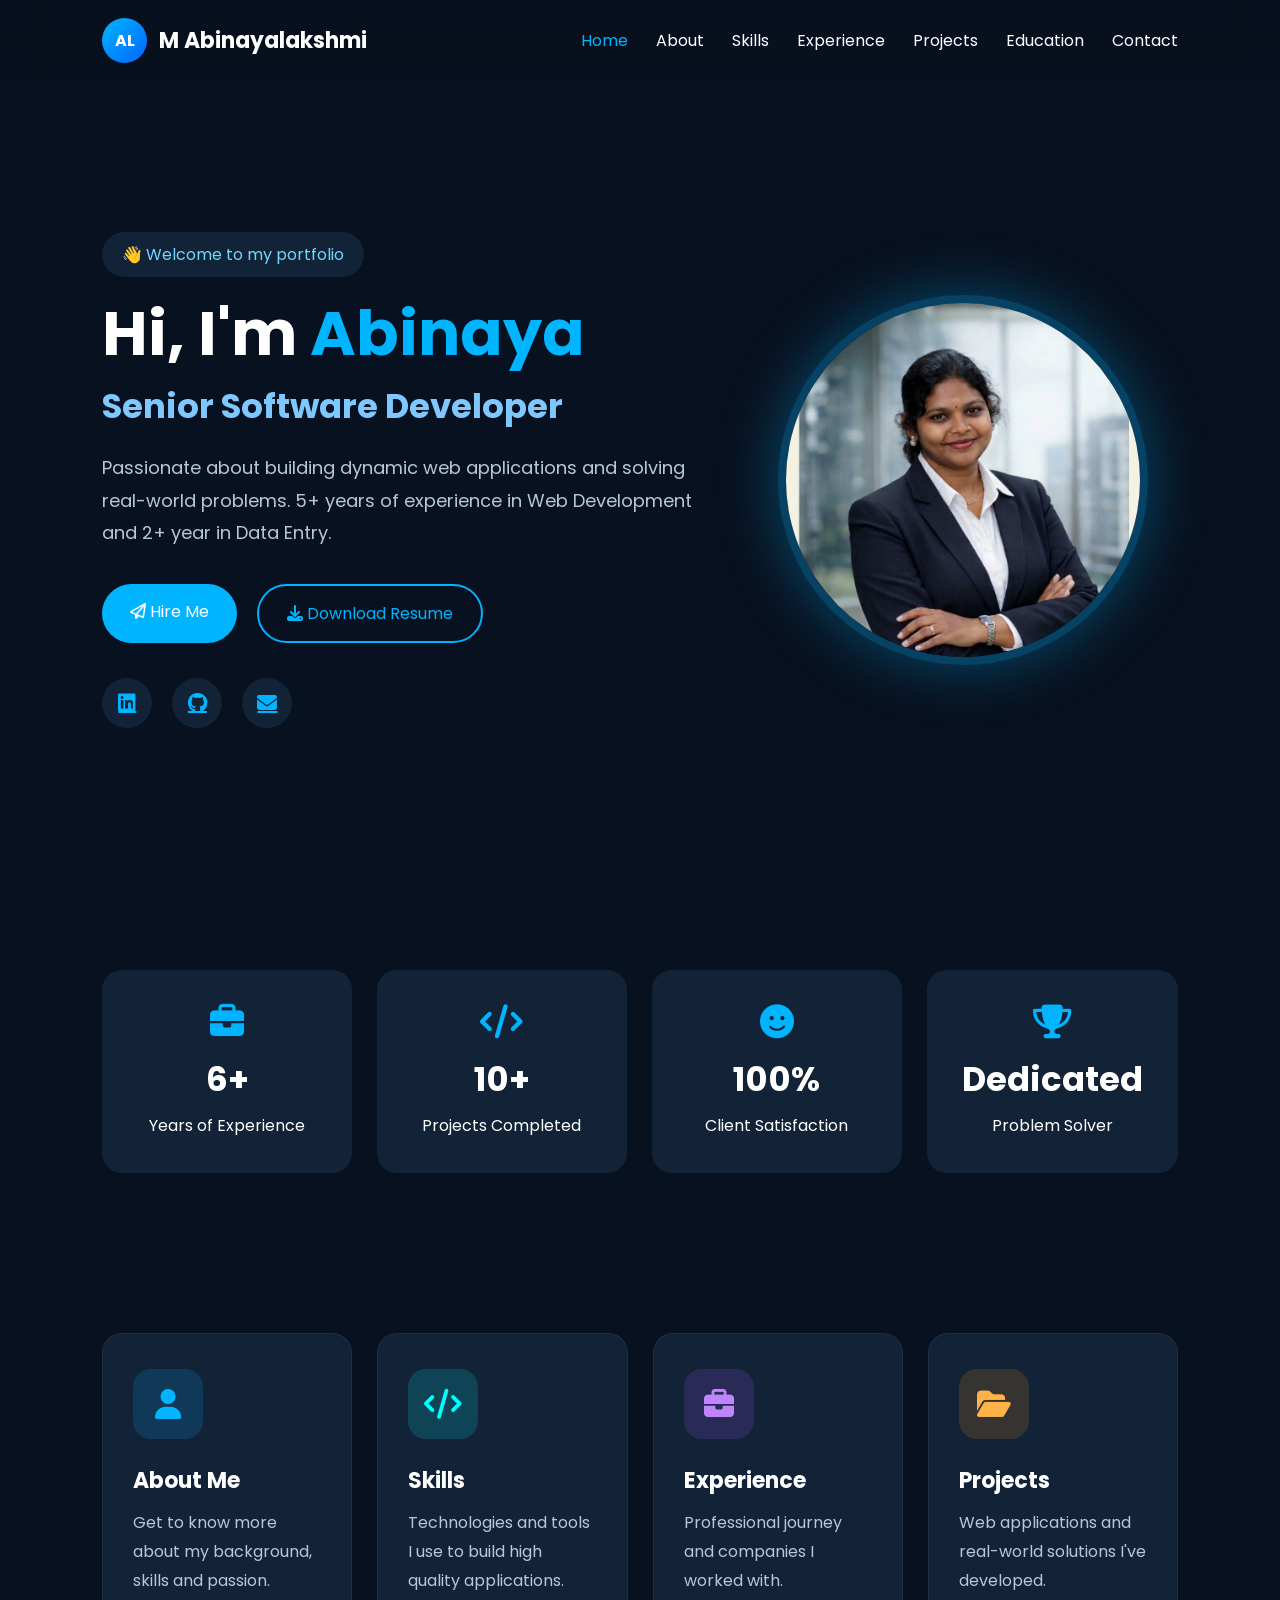
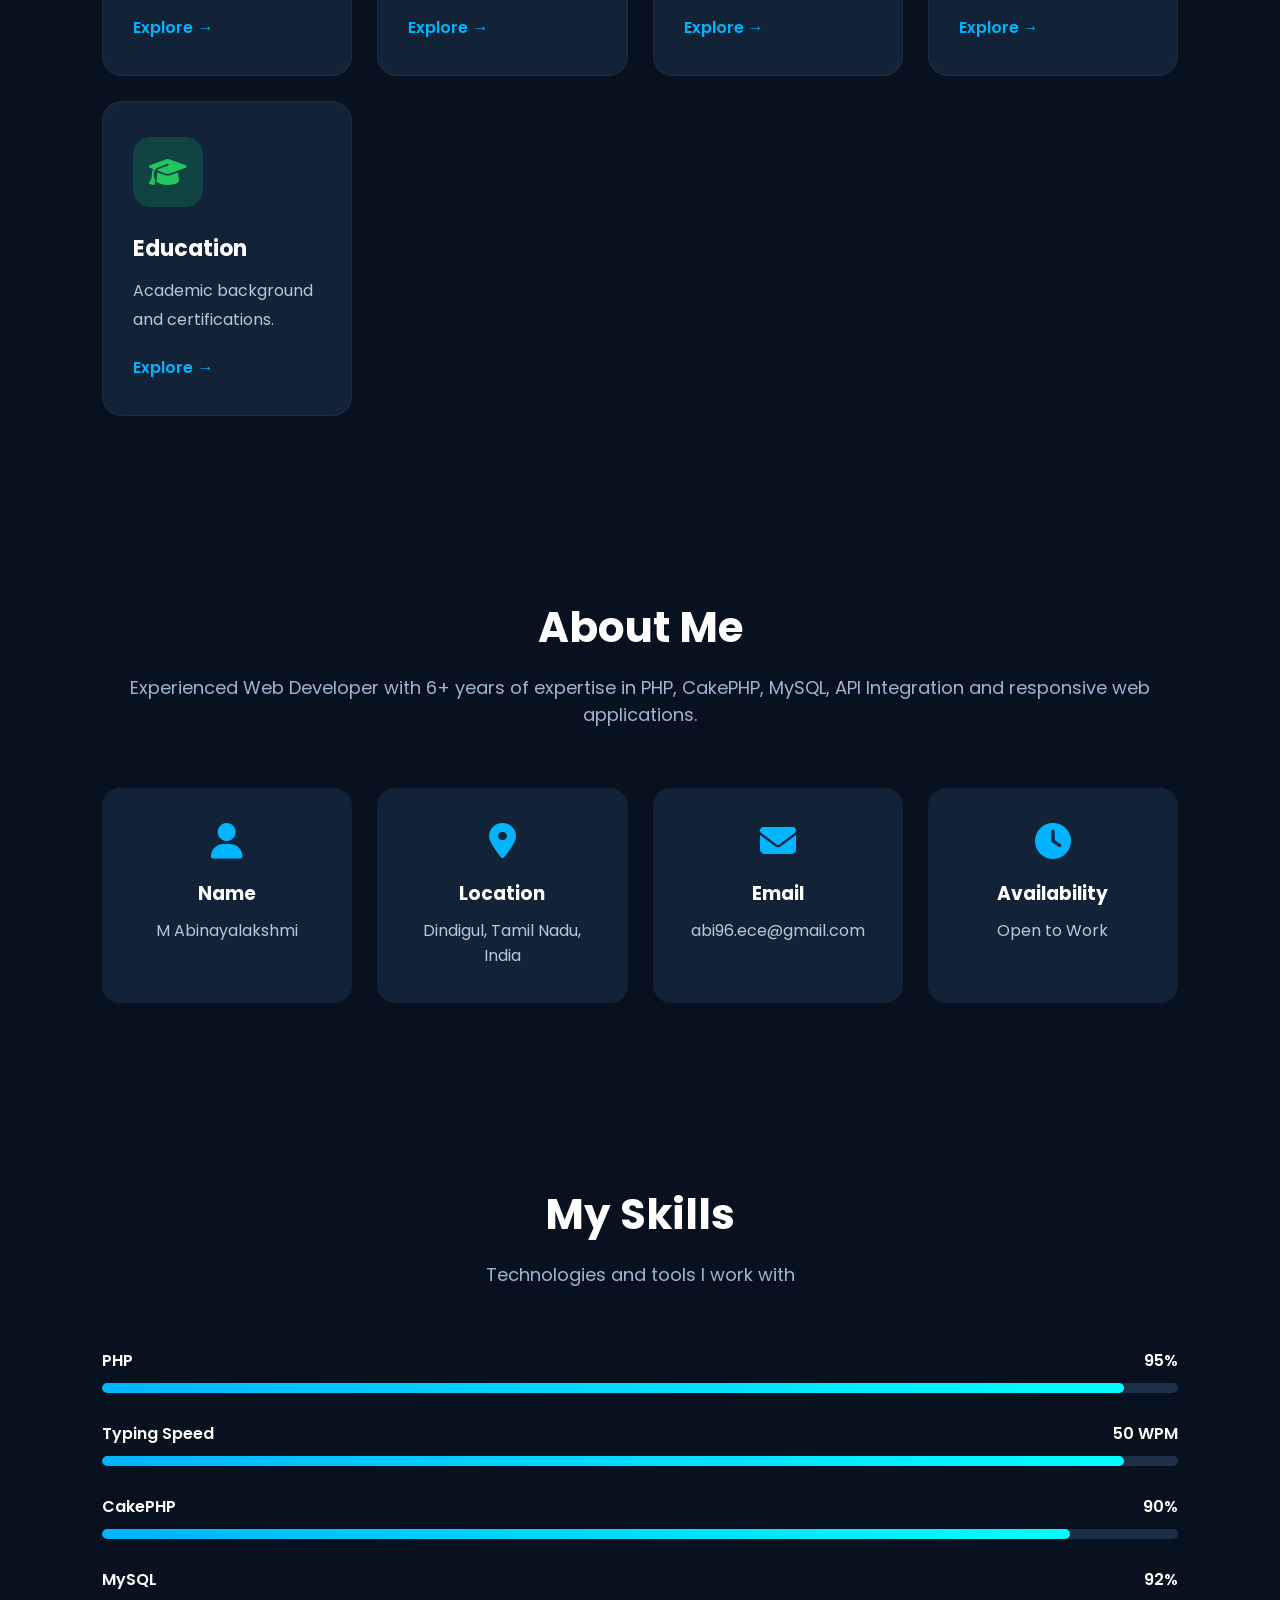
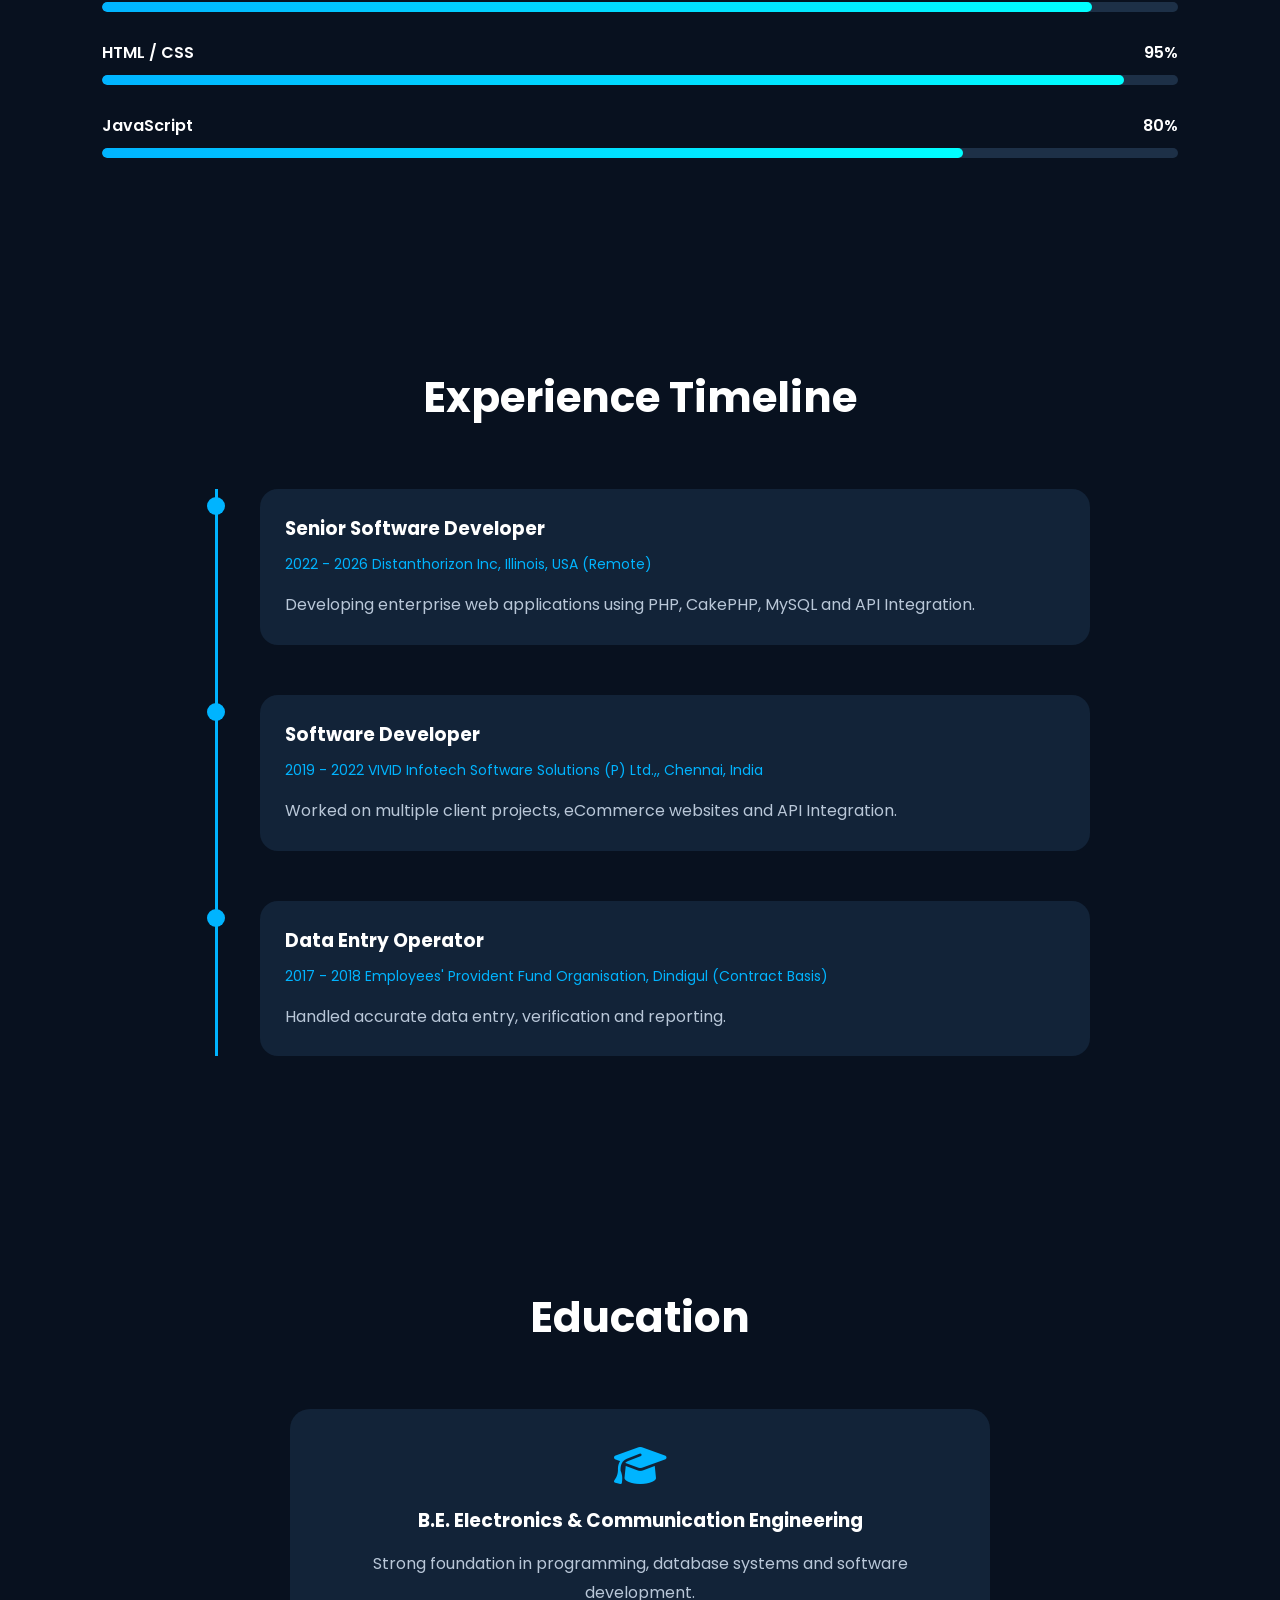
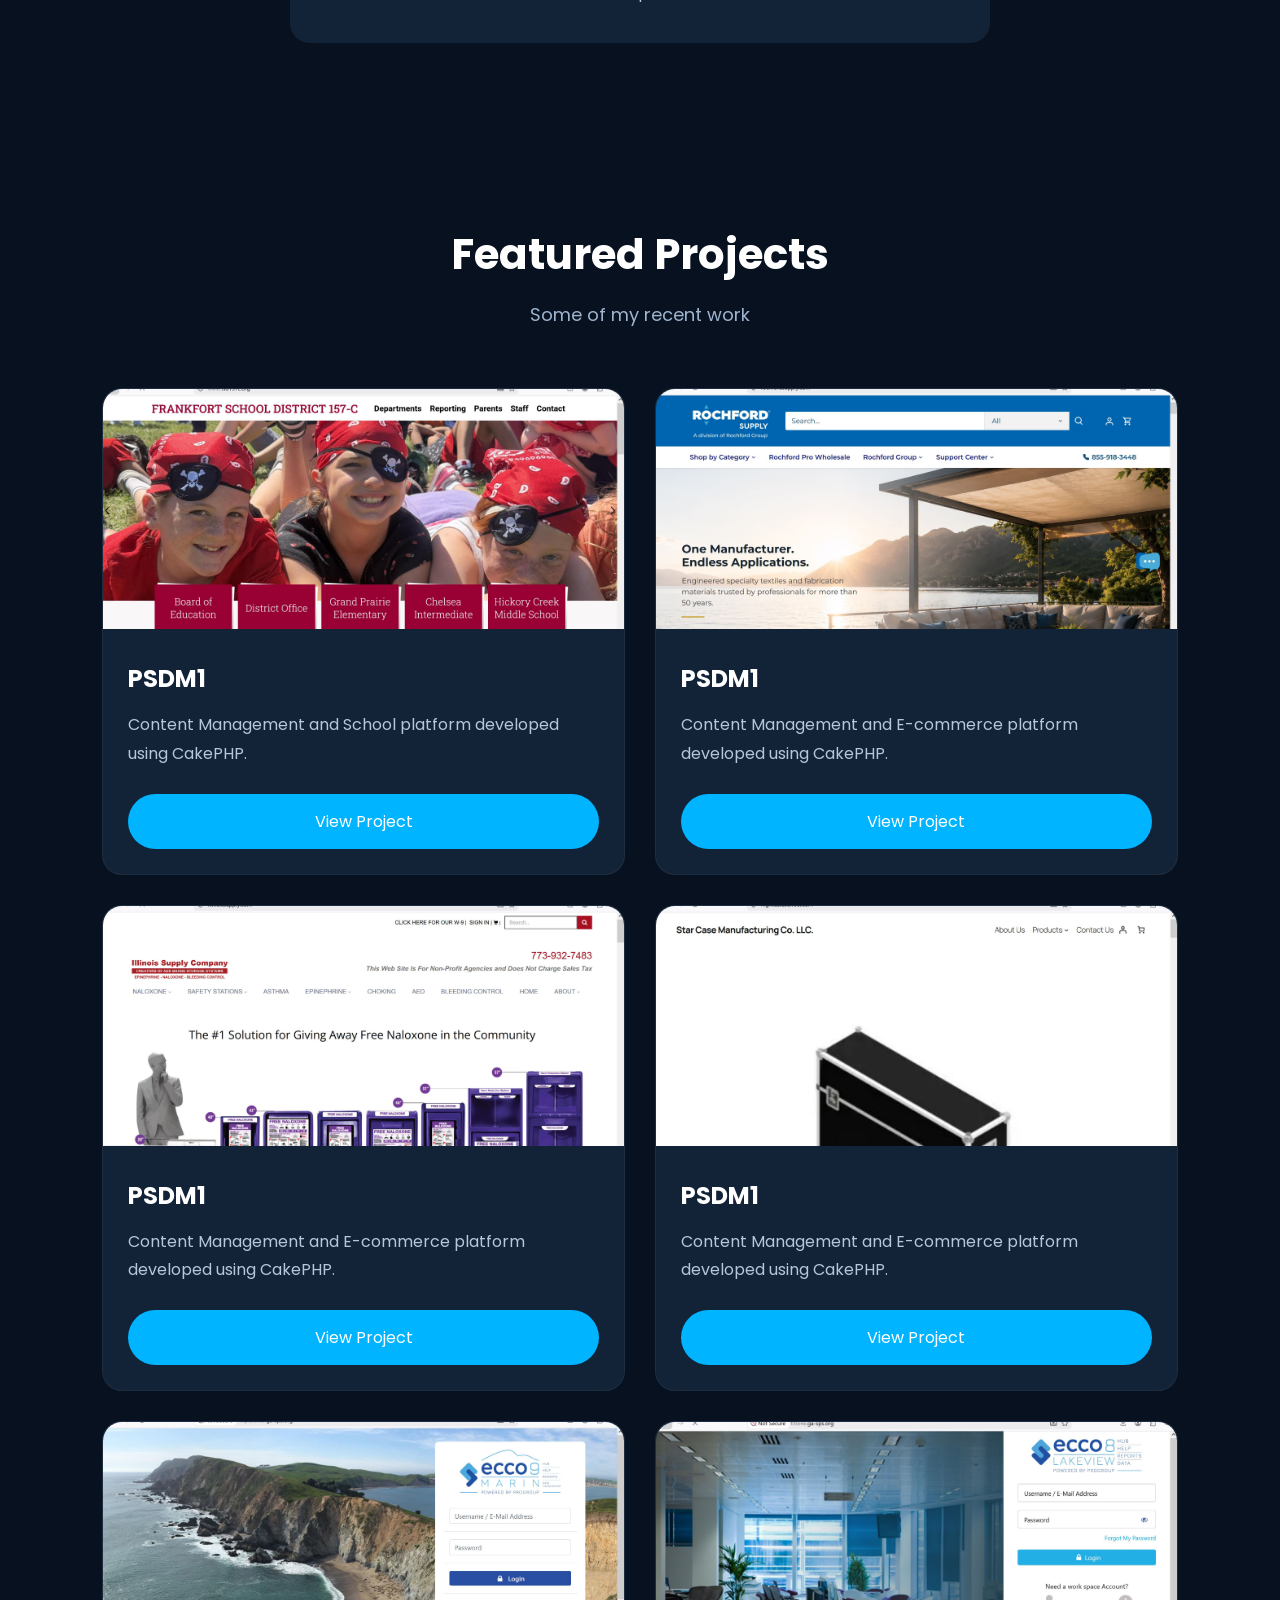
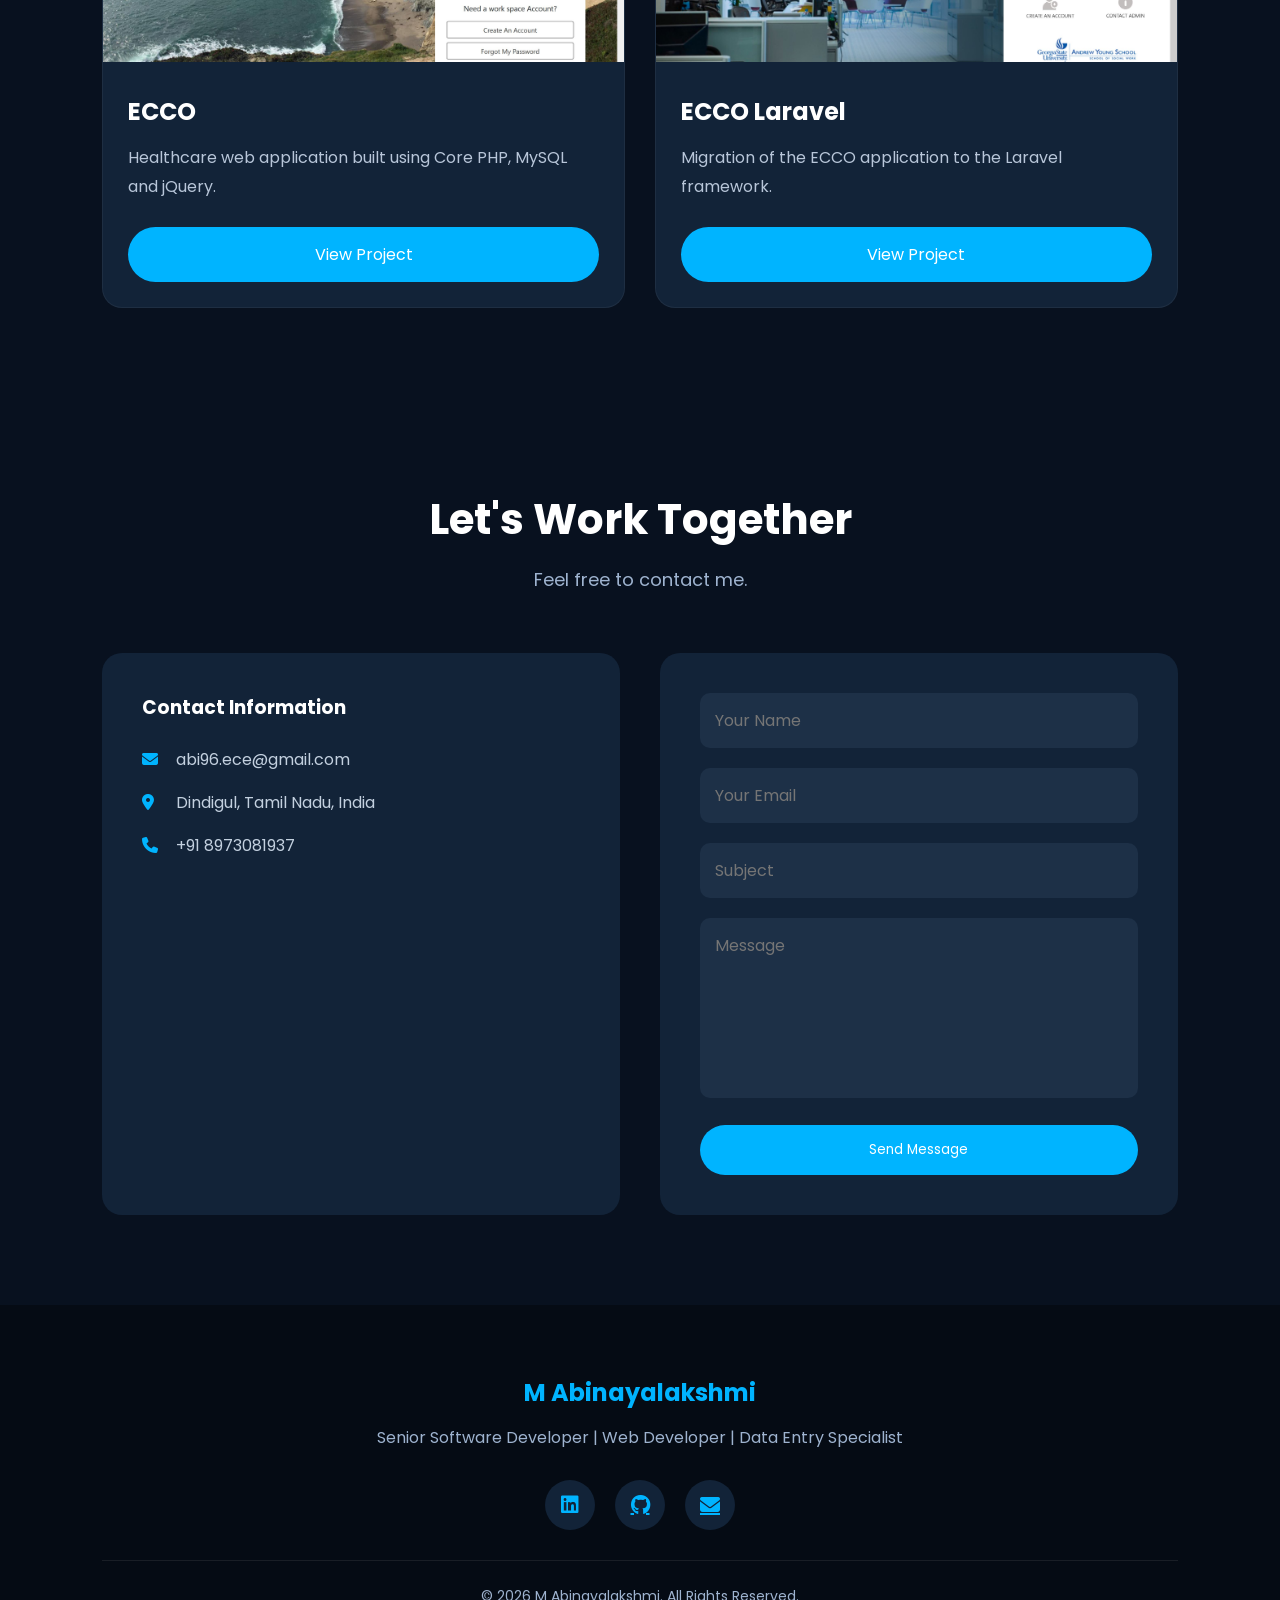
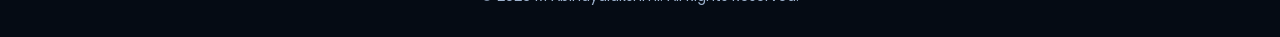
==== commit 6632f7ad: "Update index.html" ====
--- a/index.html
+++ b/index.html
@@ -30,9 +30,7 @@
 <span>M Abinayalakshmi</span>
 
 </div>
-<button class="menu-toggle" id="menu-toggle">
-    ☰
-</button>
+
 <ul class="nav-links" id="nav-links">
 
 <li><a href="#home" class="active">Home</a></li>
--- a/style.css
+++ b/style.css
@@ -33,6 +33,47 @@
     backdrop-filter:blur(20px);
     background:rgba(8,17,31,.75);
     z-index:1000;
+}
+.menu-toggle{
+    display:none;
+    font-size:30px;
+    color:#fff;
+    background:none;
+    border:none;
+    cursor:pointer;
+}
+
+@media(max-width:768px){
+
+.menu-toggle{
+    display:block;
+        font-size:32px;
+        background:none;
+        border:none;
+        color:#fff;
+        cursor:pointer;
+}
+
+.nav-links{
+    display:none !important;
+    flex-direction:row !important;
+    width:100%;
+    text-align:center;
+    margin-top:15px;
+}
+
+.nav-links.active{
+    display:flex;
+}
+
+.hero{
+    padding-top:120px;
+}
+
+.hero-image img{
+    width:260px;
+    height:260px;
+}
 }
 
 .logo{
@@ -728,9 +769,11 @@
 grid-template-columns:1fr;
 }
 
+   
 .navbar{
-flex-direction:column;
-gap:20px;
+    flex-direction:row !important;
+    justify-content:space-between;
+    align-items:center;
 }
 
 .navbar ul{
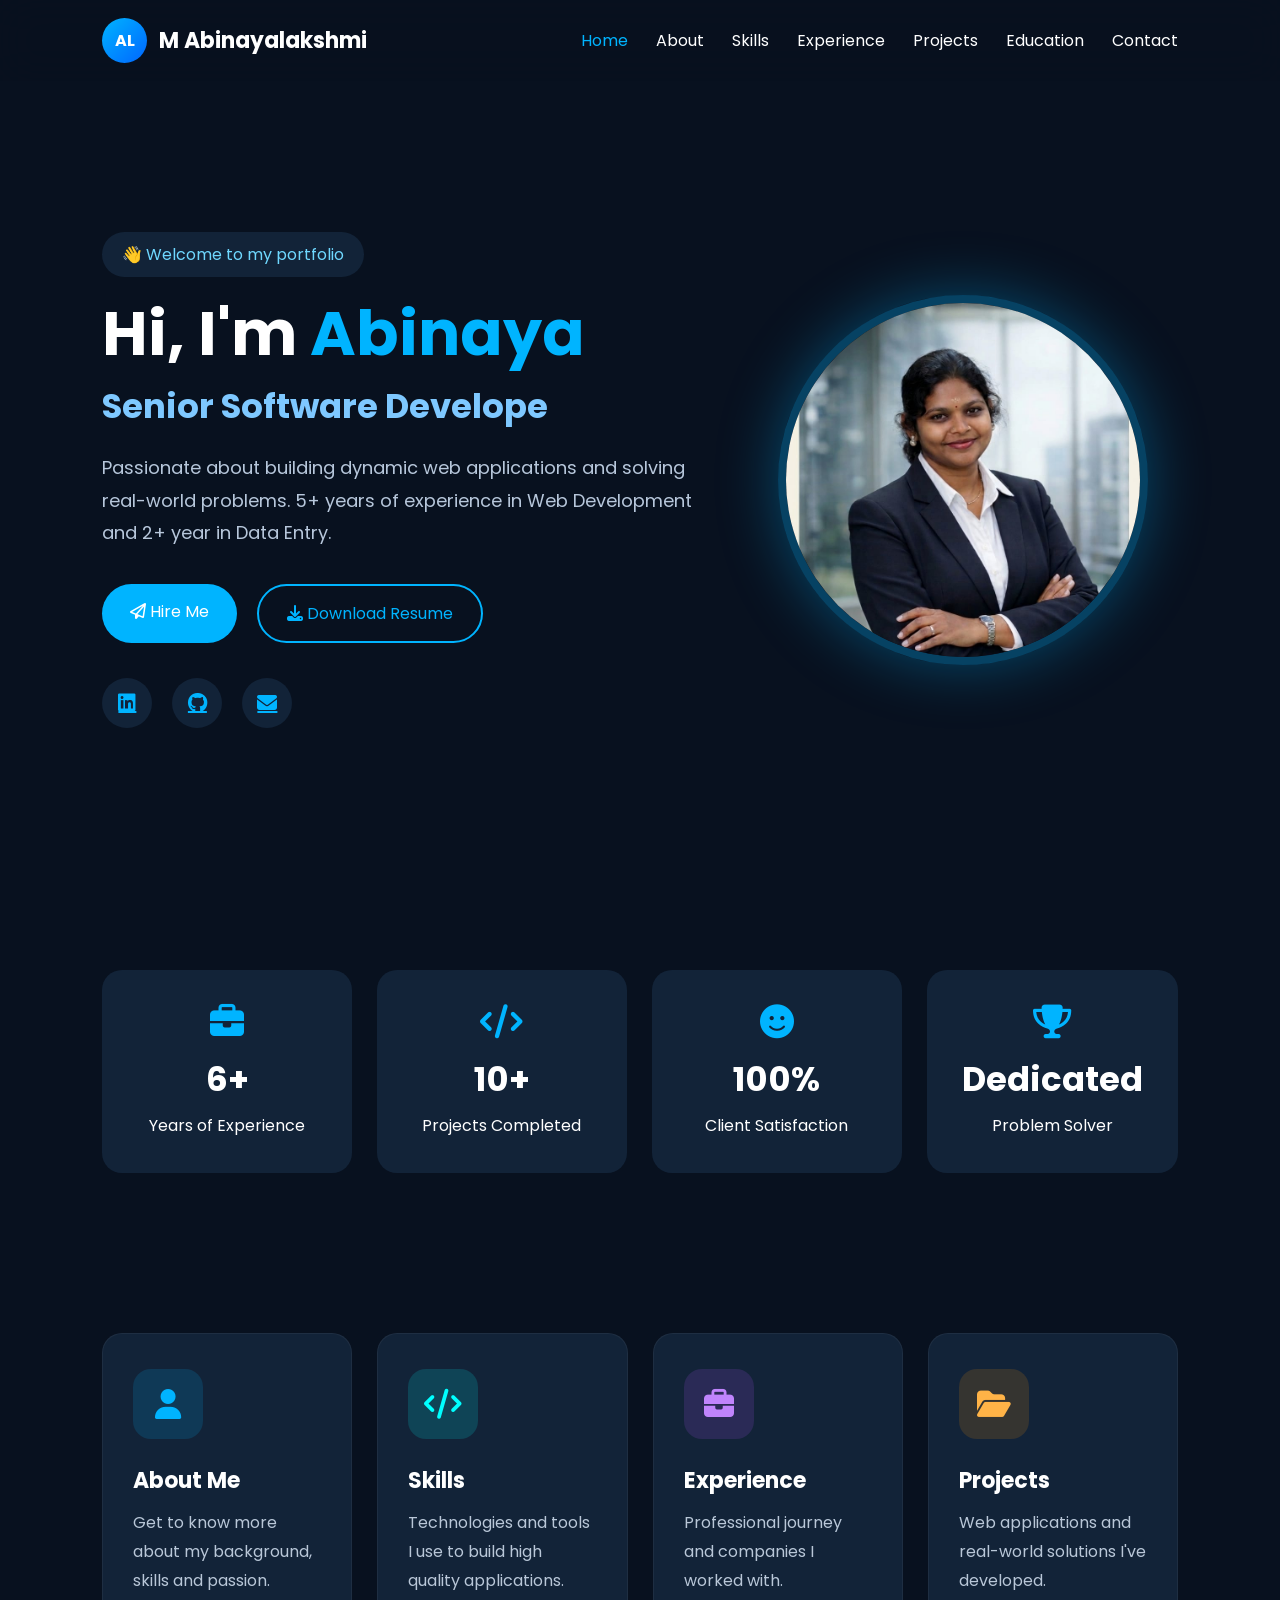
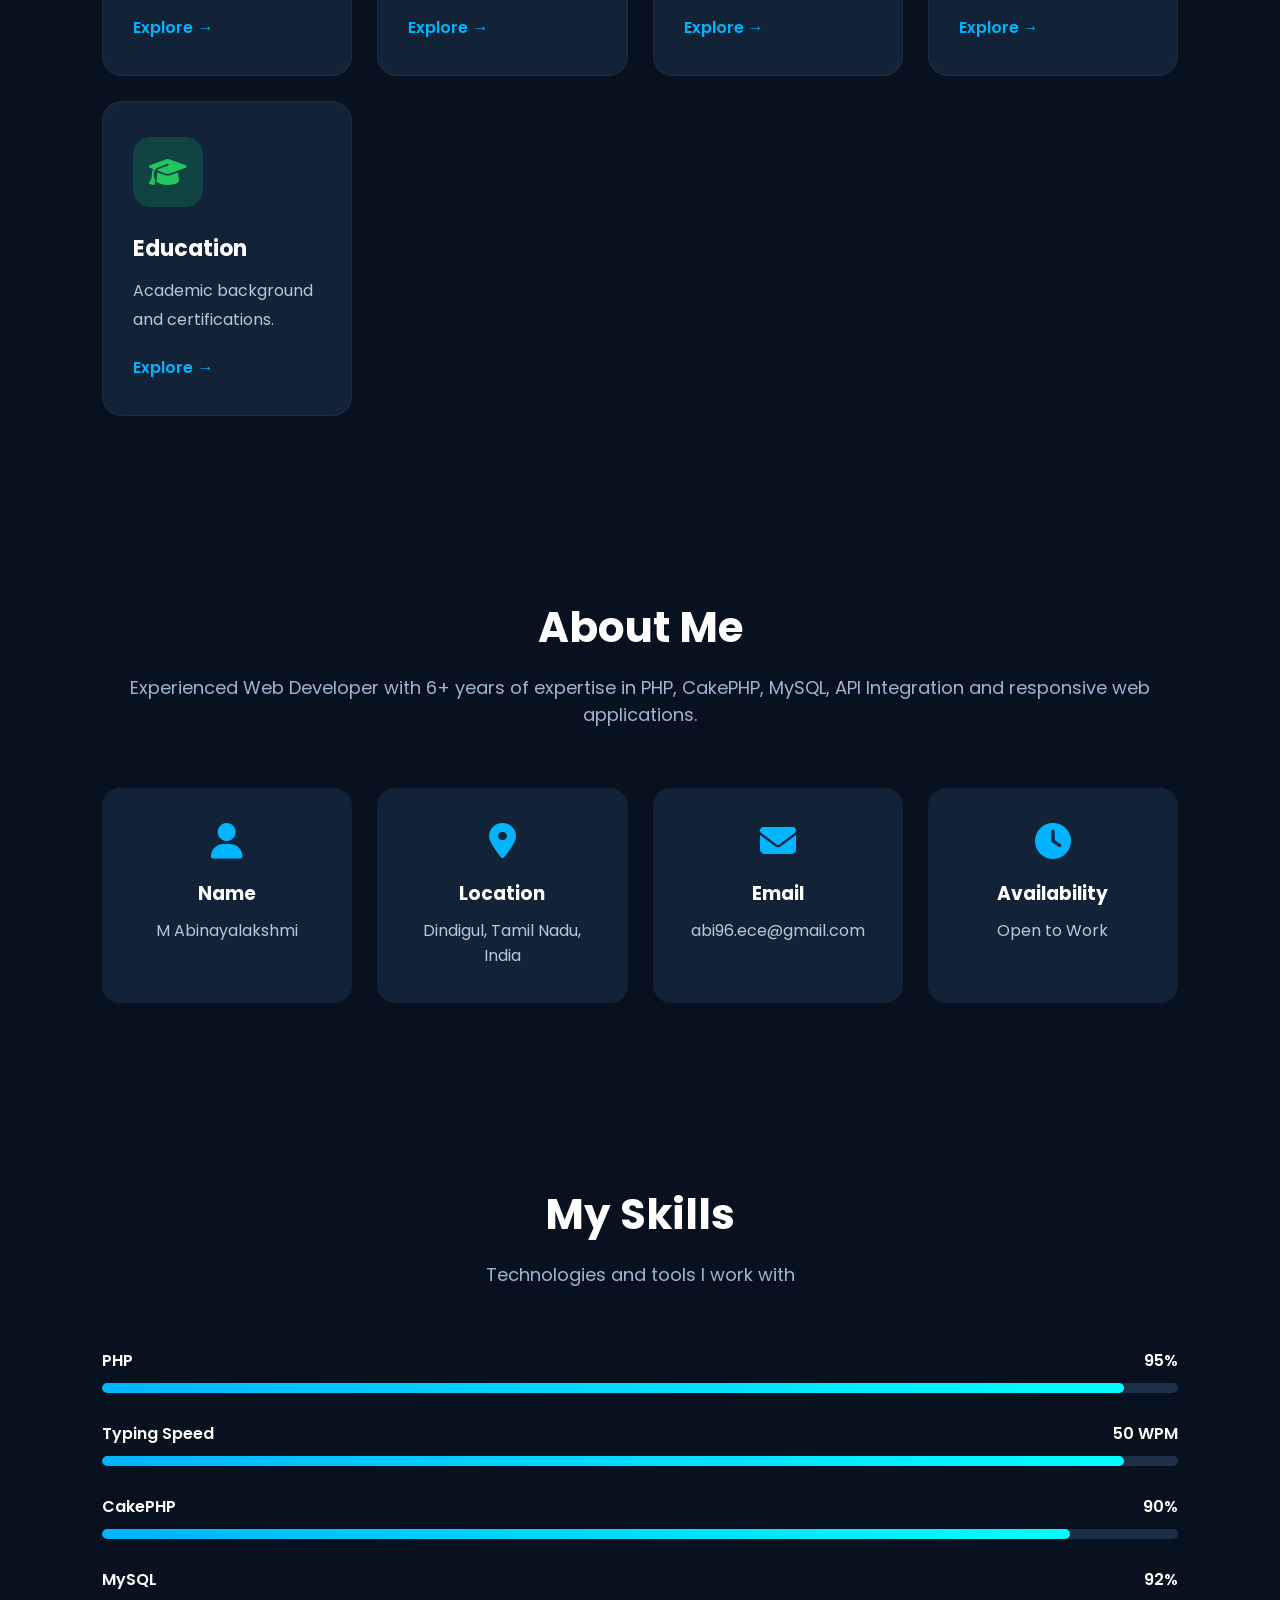
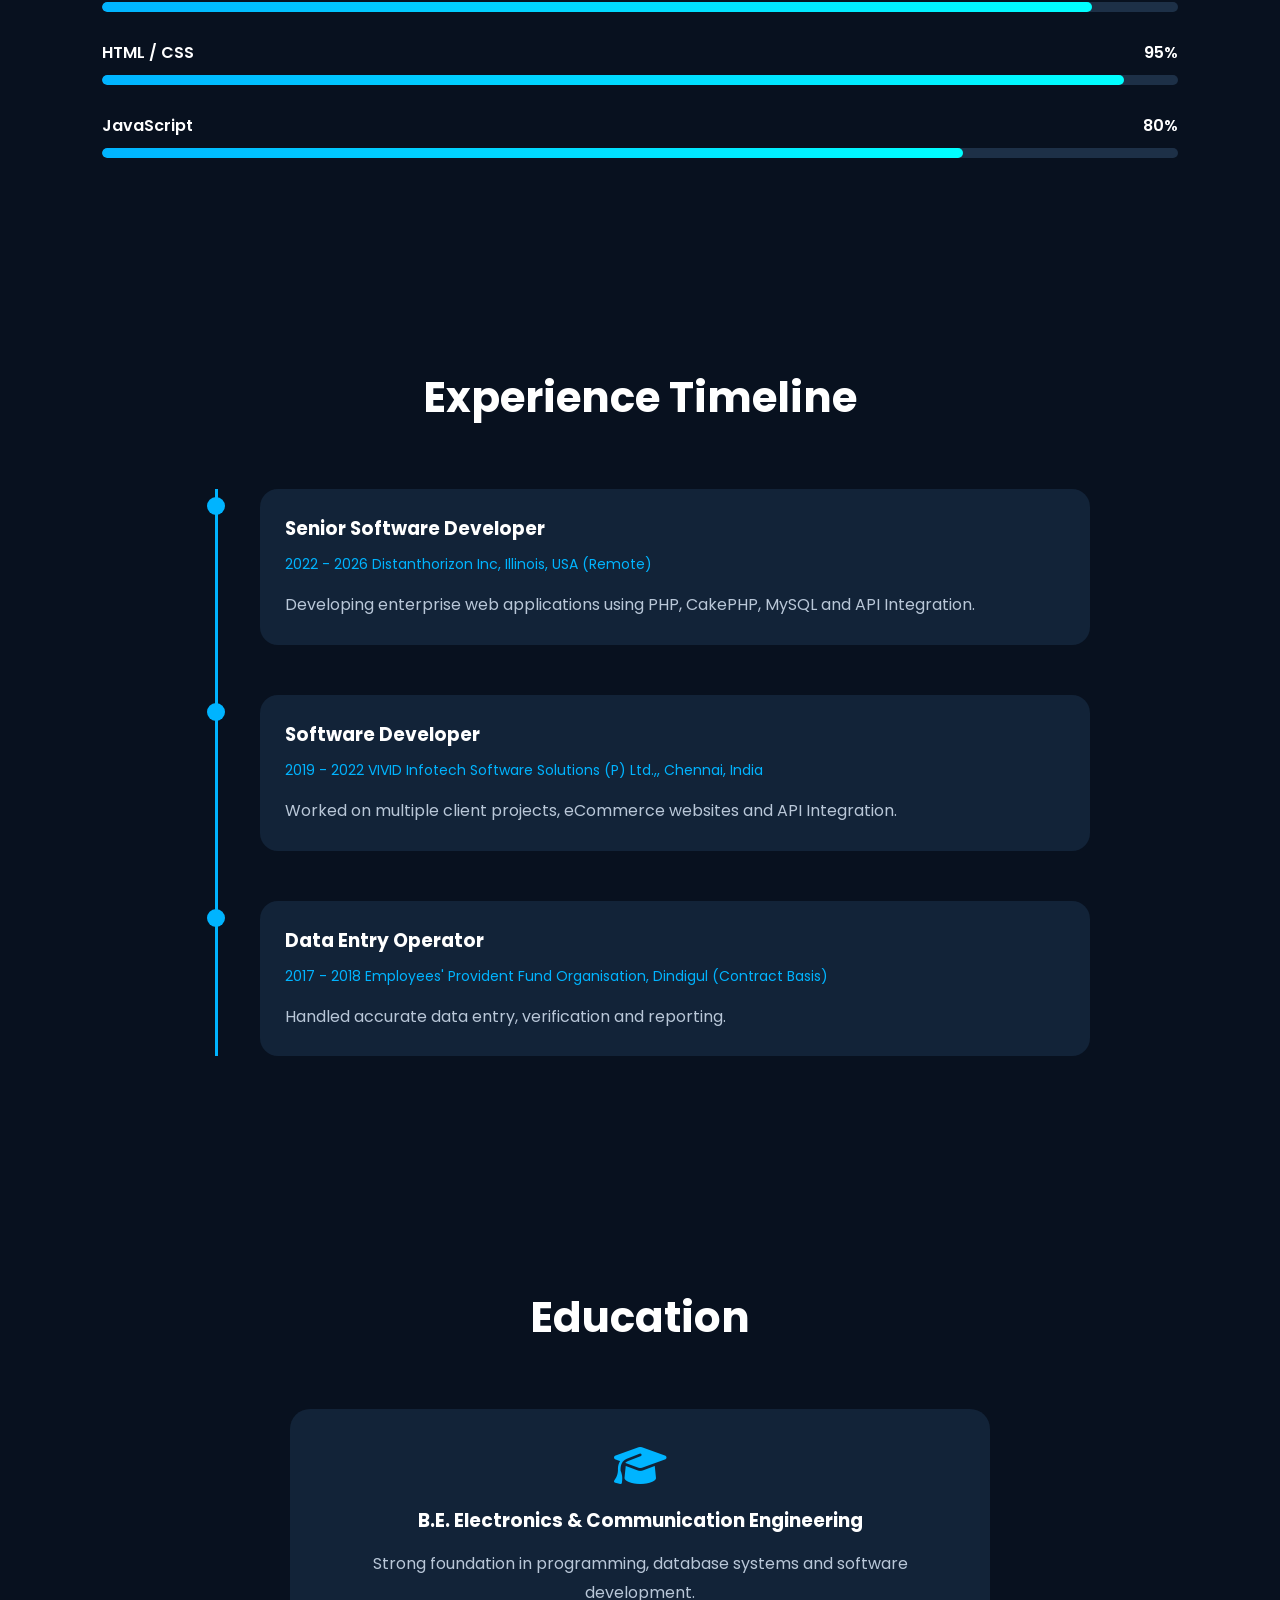
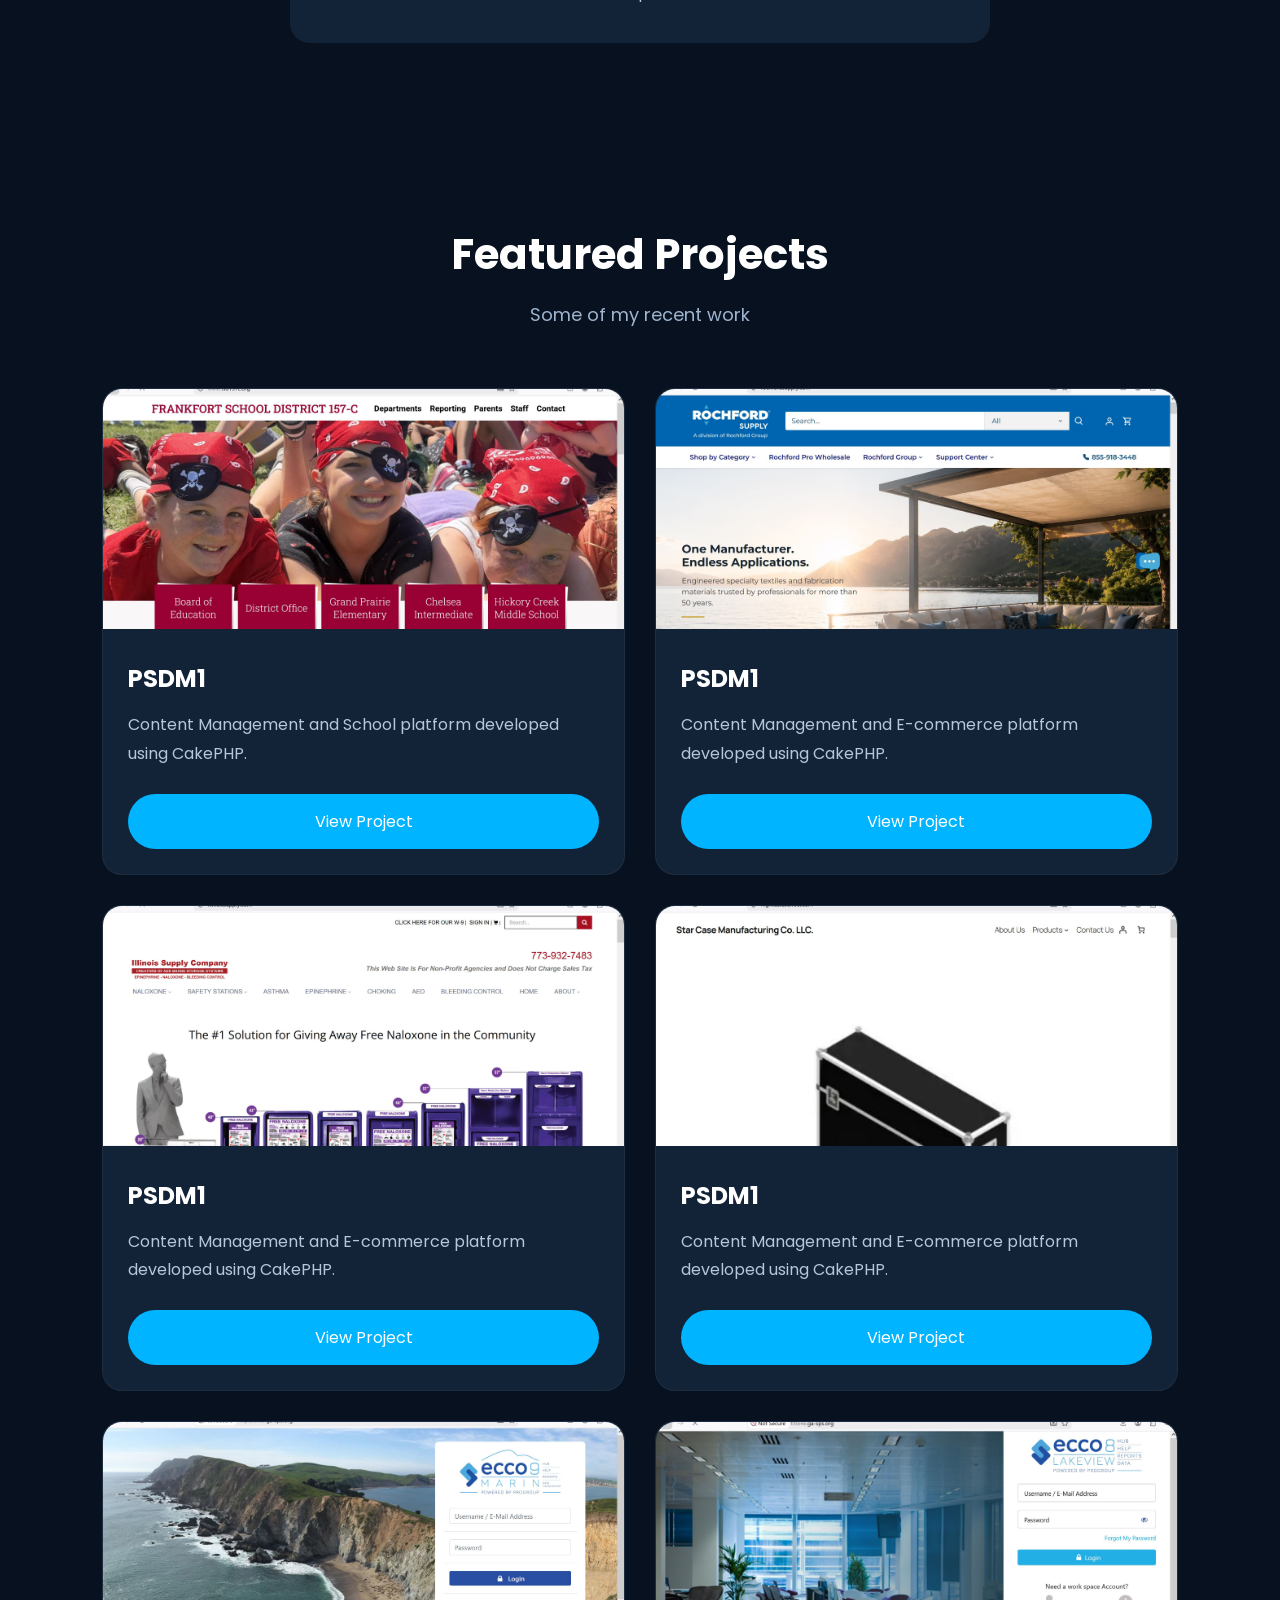
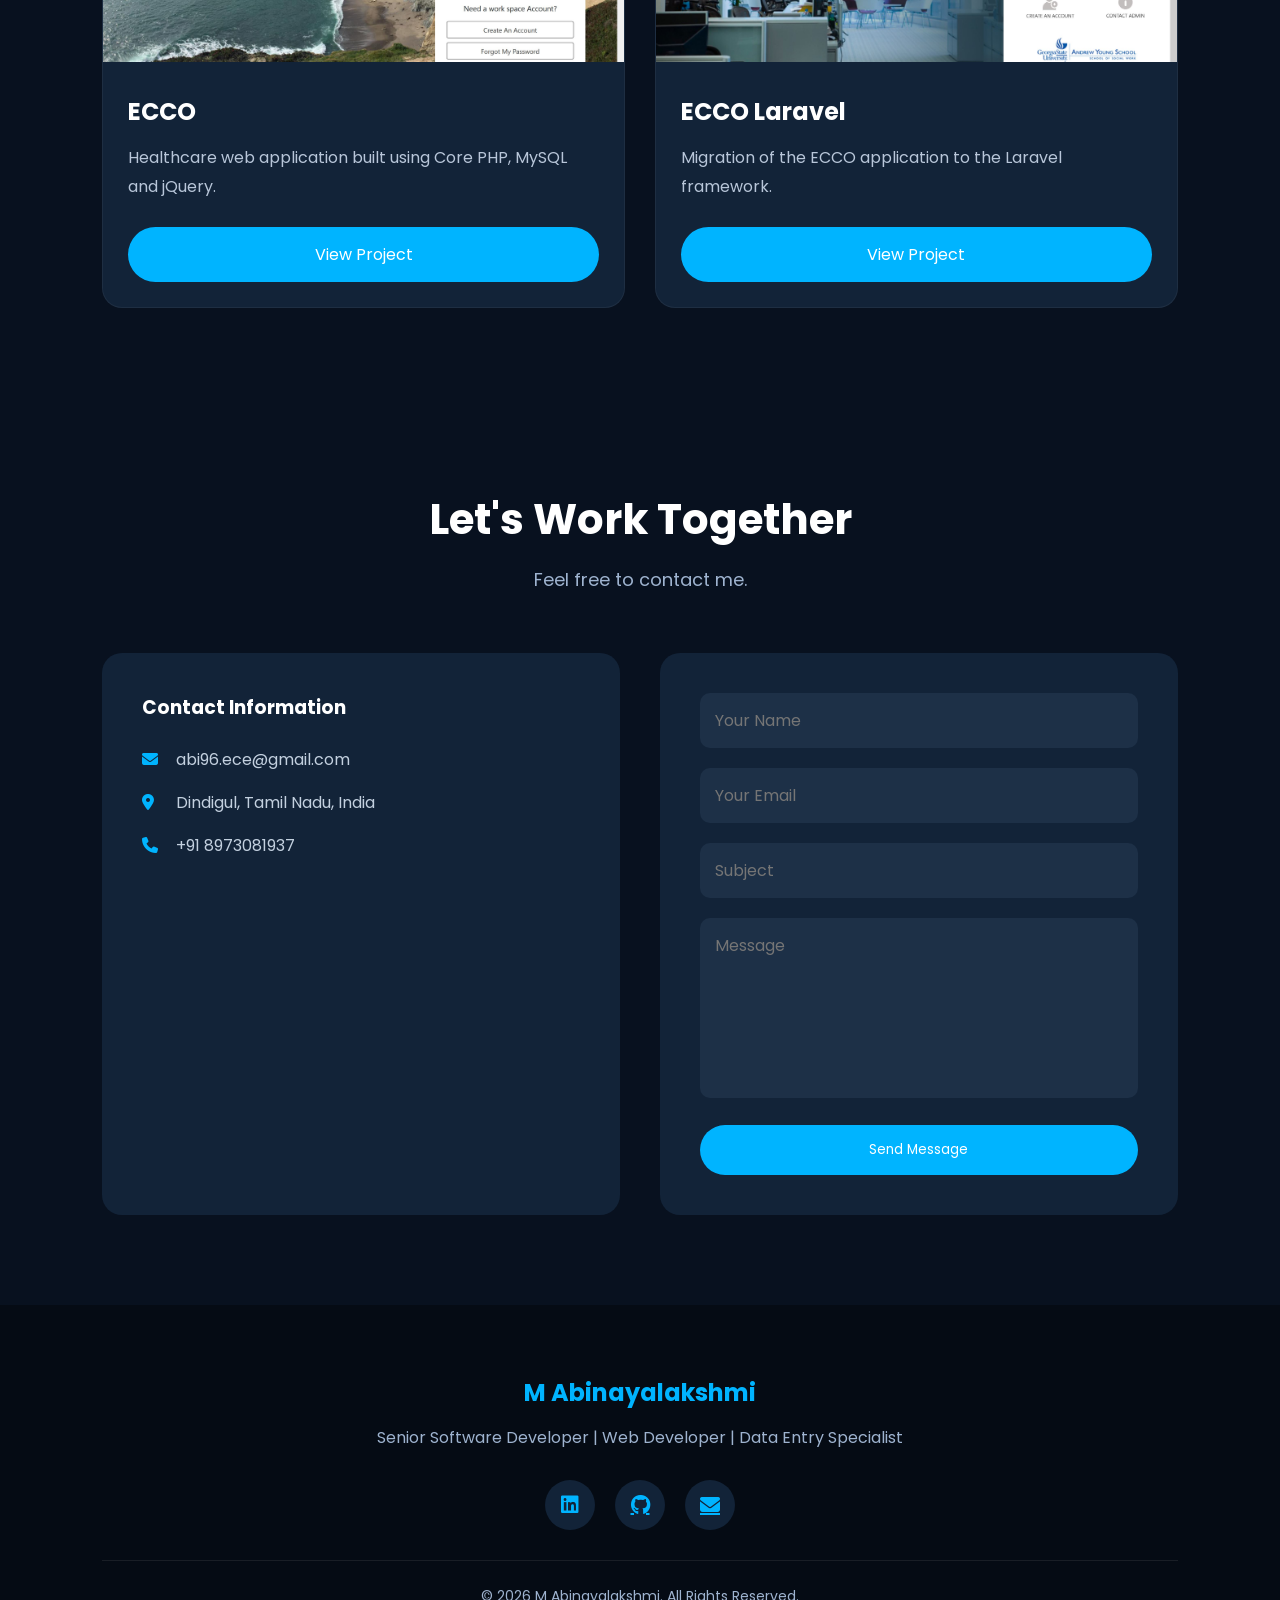
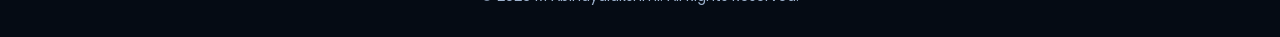
==== commit 2255ee30: "Update index.html" ====
--- a/index.html
+++ b/index.html
@@ -30,7 +30,9 @@
 <span>M Abinayalakshmi</span>
 
 </div>
-
+<button class="menu-toggle" id="menu-toggle">
+     <i class="fa-solid fa-bars"></i>
+</button>
 <ul class="nav-links" id="nav-links">
 
 <li><a href="#home" class="active">Home</a></li>
